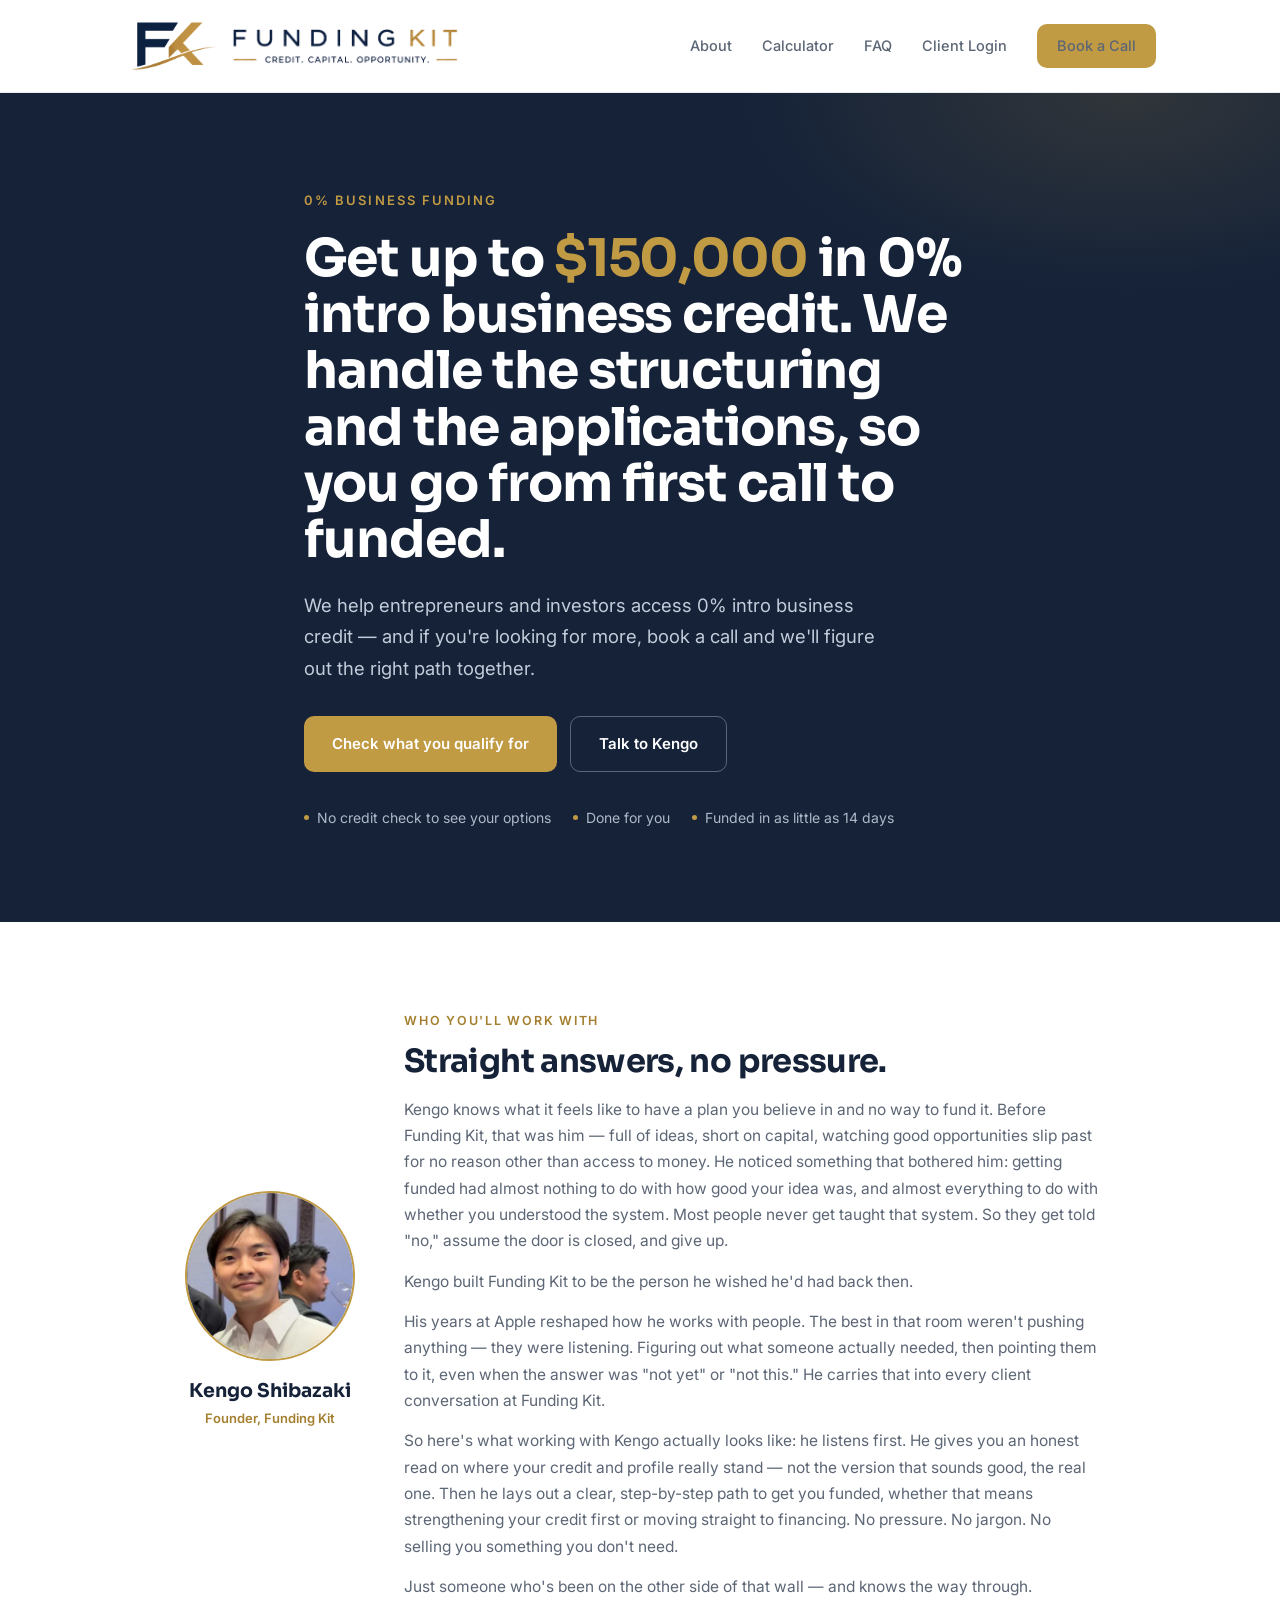
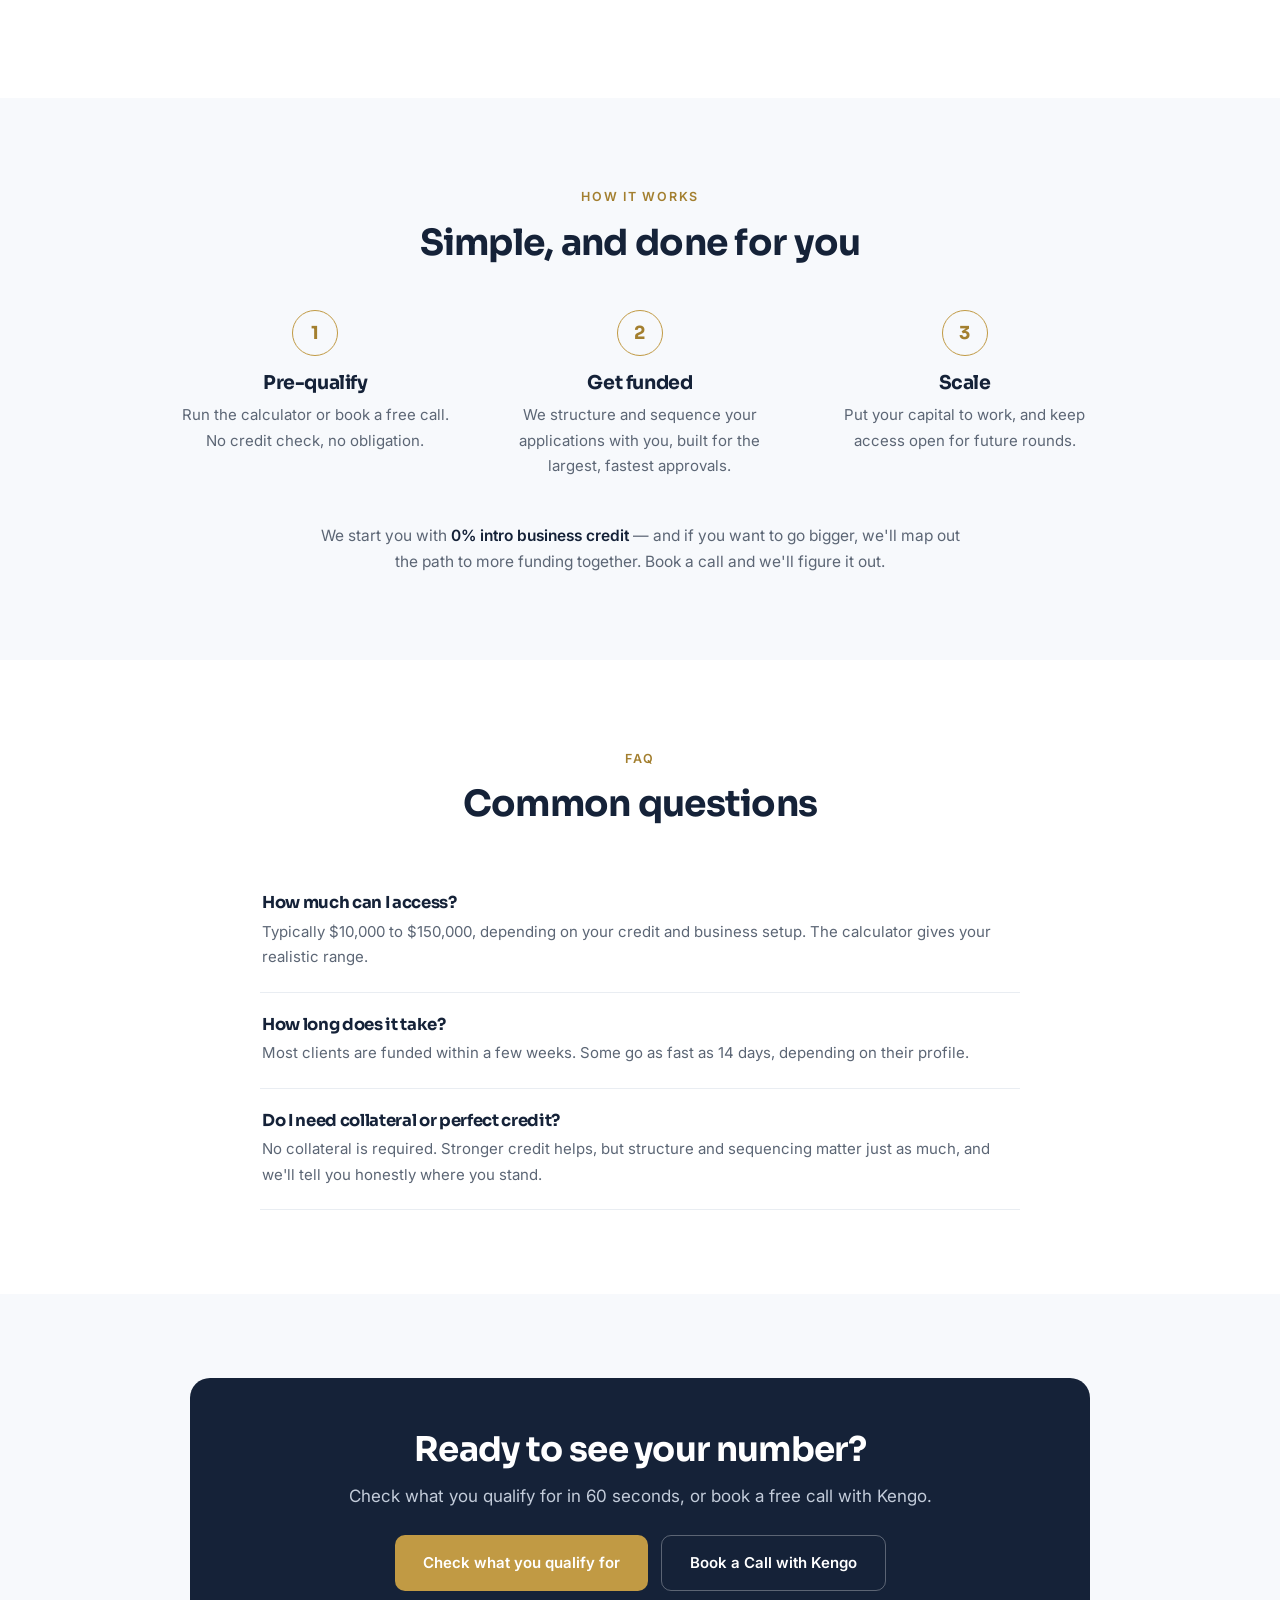
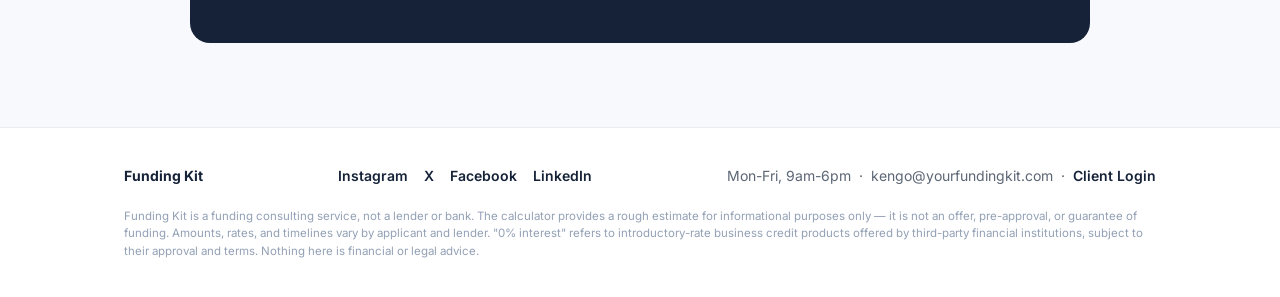
==== index.html @ f4b028a0 "Point booking links at Kengo's Calendly All five 'Book a Call' links moved from calendly.com/ian-you" ====
<!DOCTYPE html>
<html lang="en">
<head>
<meta charset="UTF-8" />
<meta name="viewport" content="width=device-width, initial-scale=1.0" />
<title>Funding Kit — 0% Business Funding, Done For You</title>
<meta name="description" content="Funding Kit helps entrepreneurs and real estate investors secure up to $150,000 in 0% business funding." />
<meta property="og:type" content="website" />
<meta property="og:url" content="https://yourfundingkit.com/" />
<meta property="og:title" content="Funding Kit — Up to $150,000 in 0% Business Funding" />
<meta property="og:description" content="We help entrepreneurs and real estate investors secure 0% business funding — approved in as little as 14 days. Done for you." />
<meta property="og:image" content="https://yourfundingkit.com/og.png" />
<meta property="og:image:width" content="1200" />
<meta property="og:image:height" content="630" />
<meta name="twitter:card" content="summary_large_image" />
<meta name="twitter:title" content="Funding Kit — Up to $150,000 in 0% Business Funding" />
<meta name="twitter:description" content="0% business funding, done for you. Approved in as little as 14 days." />
<meta name="twitter:image" content="https://yourfundingkit.com/og.png" />
<link rel="preconnect" href="https://fonts.googleapis.com">
<link rel="preconnect" href="https://fonts.gstatic.com" crossorigin>
<link href="https://fonts.googleapis.com/css2?family=Inter:wght@400;500;600&family=Sora:wght@600;700&display=swap" rel="stylesheet">
<style>
  :root{
    --bg:#ffffff; --ink:#141b26; --soft:#5c6675; --line:#e9edf2; --panel:#f7f9fc;
    --navy:#152238; --navy2:#1e2f4d; --gold:#c19a44; --gold-d:#a37f2f;
    --sans:'Inter',system-ui,-apple-system,Segoe UI,Roboto,Arial,sans-serif;
    --disp:'Sora','Inter',system-ui,sans-serif;
    --maxw:1080px;
    --sh:0 12px 34px rgba(20,27,38,.08);
  }
  *{box-sizing:border-box;margin:0;padding:0}
  html{scroll-behavior:smooth}
  body{background:var(--bg);color:var(--ink);font-family:var(--sans);font-size:16px;line-height:1.7;-webkit-font-smoothing:antialiased}
  a{text-decoration:none;color:inherit}
  h1,h2,h3{font-family:var(--disp);font-weight:700;letter-spacing:-.02em;color:var(--navy);line-height:1.18}
  .wrap{max-width:var(--maxw);margin:0 auto;padding:0 24px}
  .btn{display:inline-flex;align-items:center;justify-content:center;font-family:var(--sans);font-weight:600;border-radius:10px;padding:14px 28px;font-size:15px;cursor:pointer;border:none;transition:transform .18s,background .18s}
  .btn-gold{background:var(--gold);color:#fff}
  .btn-gold:hover{transform:translateY(-2px);background:var(--gold-d)}
  .btn-navy{background:var(--navy);color:#fff}
  .btn-navy:hover{transform:translatey(-2px);background:#1d2e4d}
  .btn-line{background:transparent;color:var(--navy);border:1px solid #d5dae2}
  .btn-line:hover{border-color:var(--navy)}

  header{position:sticky;top:0;z-index:50;background:rgba(255,255,255,.9);backdrop-filter:blur(12px);border-bottom:1px solid var(--line)}
  .nav{display:flex;align-items:center;justify-content:space-between;height:92px}
  .brand{display:flex;align-items:center;gap:13px}
  .brand-mark{height:50px;width:auto;display:block}
  .brand-text{height:40px;width:auto;display:block}
  @media(max-width:820px){.brand-mark{height:40px}.brand-text{height:32px}}
  .nav-links{display:flex;gap:30px;align-items:center}
  .nav-links a{color:var(--soft);font-weight:500;font-size:14.5px}
  .nav-links a:hover{color:var(--ink)}
  .nav-toggle{display:none;background:none;border:none;color:var(--navy);cursor:pointer;padding:6px;line-height:0}
  @media(max-width:820px){
    .nav-toggle{display:inline-flex}
    .nav-links{position:absolute;top:100%;left:0;right:0;background:#fff;border-bottom:1px solid var(--line);flex-direction:column;align-items:stretch;gap:0;padding:6px 0;box-shadow:0 14px 28px rgba(20,27,38,.1);display:none}
    .nav-links.open{display:flex}
    .nav-links a{padding:13px 24px;font-size:16px;color:var(--ink)}
    .nav-links a.btn{margin:10px 24px;text-align:center;justify-content:center}
  }

  .hero{background:var(--navy);color:#fff;padding:96px 0 92px;position:relative;overflow:hidden}
  .hero:before{content:"";position:absolute;inset:0;background:radial-gradient(620px 320px at 88% 0%,rgba(193,154,68,.16),transparent 62%)}
  .hero .in{position:relative;max-width:720px}
  .hero .kick{color:var(--gold);font-size:13px;font-weight:600;letter-spacing:.16em;text-transform:uppercase;margin-bottom:20px}
  .hero h1{font-size:clamp(34px,5vw,52px);color:#fff;line-height:1.08}
  .hero h1 span{color:var(--gold)}
  .hero p{color:#c3ccda;font-size:18.5px;margin:22px 0 32px;max-width:580px}
  .hero .cta{display:flex;gap:13px;flex-wrap:wrap}
  .hero .trust{margin-top:34px;color:#aeb8c8;font-size:14px;display:flex;gap:22px;flex-wrap:wrap}
  .hero .trust span{display:flex;gap:8px;align-items:center}
  .hero .trust span:before{content:"";width:5px;height:5px;border-radius:50%;background:var(--gold)}

  section{padding:84px 0}
  .lead{max-width:640px;margin:0 auto 46px;text-align:center}
  .lead .k{color:var(--gold-d);font-weight:600;letter-spacing:.14em;font-size:12.5px;text-transform:uppercase}
  .lead h2{font-size:clamp(26px,3.4vw,36px);margin-top:12px}
  .lead p{color:var(--soft);margin-top:12px;font-size:17px}

  /* Founder */
  .founder{display:flex;flex-wrap:wrap;gap:44px;align-items:center;max-width:920px;margin:0 auto}
  .founder .photo{flex:0 0 180px;text-align:center;margin:0 auto}
  .founder .av{width:170px;height:170px;border-radius:50%;margin:0 auto 14px;background:var(--navy);color:var(--gold);display:flex;align-items:center;justify-content:center;overflow:hidden;font-family:var(--disp);font-weight:700;font-size:48px;border:2px solid var(--gold)}
  .founder .av img{width:100%;height:100%;object-fit:cover;object-position:center center;display:block}
  .founder .nm{font-family:var(--disp);font-weight:700;color:var(--navy);font-size:19px}
  .founder .rl{color:var(--gold-d);font-size:13px;font-weight:600}
  .founder .bio{flex:1;min-width:300px}
  .founder .bio .k{color:var(--gold-d);font-weight:600;letter-spacing:.14em;font-size:12.5px;text-transform:uppercase}
  .founder .bio h2{font-size:clamp(24px,3vw,32px);margin:10px 0 16px}
  .founder .bio p{color:var(--soft);font-size:15.5px;margin-bottom:14px}
  .founder .quote{color:var(--navy);font-size:16px;font-style:italic;border-left:3px solid var(--gold);padding-left:16px}

  /* Steps */
  .steps{display:grid;grid-template-columns:repeat(3,1fr);gap:34px;max-width:940px;margin:0 auto}
  @media(max-width:820px){.steps{grid-template-columns:1fr;gap:26px}}
  .step{text-align:center}
  .step .b{width:46px;height:46px;border-radius:50%;border:1.5px solid var(--gold);color:var(--gold-d);display:grid;place-items:center;font-family:var(--disp);font-weight:700;font-size:18px;margin:0 auto 16px}
  .step h3{font-size:19px;margin-bottom:8px}
  .step p{color:var(--soft);font-size:15px}
  .secure{text-align:center;color:var(--soft);font-size:15.5px;max-width:640px;margin:44px auto 0}
  .secure b{color:var(--navy);font-weight:600}

  .calc-sec{background:var(--panel)}

  /* FAQ */
  .faq{max-width:760px;margin:0 auto}
  .q{border-bottom:1px solid var(--line);padding:22px 2px}
  .q h3{font-size:16.5px;margin-bottom:6px}
  .q p{color:var(--soft);font-size:15px}

  .cta-band{background:var(--navy);border-radius:20px;padding:52px 34px;text-align:center;color:#fff;max-width:900px;margin:0 auto}
  .cta-band h2{color:#fff;font-size:clamp(25px,3.2vw,34px)}
  .cta-band p{color:#c3ccda;margin:12px 0 24px;font-size:17px}
  .cta-band .row{display:flex;gap:13px;justify-content:center;flex-wrap:wrap}

  footer{border-top:1px solid var(--line);padding:36px 0;color:var(--soft)}
  .foot{display:flex;justify-content:space-between;gap:14px;flex-wrap:wrap;font-size:14px;align-items:center}
  .foot a{color:var(--navy);font-weight:600}
  .social{display:flex;gap:16px;flex-wrap:wrap;align-items:center}
  .disc{max-width:var(--maxw);margin:20px auto 0;padding:0 24px;color:#93a0b5;font-size:11.5px;line-height:1.55}
</style>
</head>
<body>
<header id="top"><div class="wrap nav">
  <a href="index.html" class="brand" aria-label="Funding Kit — home" style="cursor:pointer">
    <img src="logo-mark.png" alt="Funding Kit" class="brand-mark"><img src="logo-text.png" alt="Funding Kit — Credit. Capital. Opportunity." class="brand-text">
  </a>
  <nav class="nav-links" onclick="this.classList.remove('open')">
    <a href="#about">About</a><a href="calculator">Calculator</a><a href="#faq">FAQ</a>
    <a href="https://yourfundingkit.scorexer.com" target="_blank" rel="noopener">Client Login</a>
    <a href="https://calendly.com/kengo-yourfundingkit/30min" target="_blank" rel="noopener" class="btn btn-gold" style="padding:10px 20px">Book a Call</a>
  </nav>
  <button class="nav-toggle" aria-label="Open menu" onclick="this.closest('.nav').querySelector('.nav-links').classList.toggle('open')"><svg width="26" height="26" viewBox="0 0 24 24" fill="none" stroke="currentColor" stroke-width="2" stroke-linecap="round" aria-hidden="true"><path d="M3 6h18M3 12h18M3 18h18"/></svg></button>
</div></header>

<section class="hero"><div class="wrap in">
  <div class="kick">0% Business Funding</div>
  <h1>Get up to <span>$150,000</span> in 0% intro business credit. We handle the structuring and the applications, so you go from first call to funded.</h1>
  <p>We help entrepreneurs and investors access 0% intro business credit — and if you're looking for more, book a call and we'll figure out the right path together.</p>
  <div class="cta">
    <a href="calculator" class="btn btn-gold">Check what you qualify for</a>
    <a href="https://calendly.com/kengo-yourfundingkit/30min" target="_blank" rel="noopener" class="btn btn-line" style="color:#fff;border-color:rgba(255,255,255,.3)">Talk to Kengo</a>
  </div>
  <div class="trust">
    <span>No credit check to see your options</span><span>Done for you</span><span>Funded in as little as 14 days</span>
  </div>
</div></section>

<section id="about"><div class="wrap">
  <div class="founder">
    <div class="photo">
      <div class="av"><img src="kengo.jpg" alt="Kengo" onerror="this.style.display='none';this.parentNode.textContent='K'"></div>
      <div class="nm">Kengo Shibazaki</div>
      <div class="rl">Founder, Funding Kit</div>
    </div>
    <div class="bio">
      <span class="k">Who You'll Work With</span>
      <h2>Straight answers, no pressure.</h2>
      <p>Kengo knows what it feels like to have a plan you believe in and no way to fund it. Before Funding Kit, that was him — full of ideas, short on capital, watching good opportunities slip past for no reason other than access to money. He noticed something that bothered him: getting funded had almost nothing to do with how good your idea was, and almost everything to do with whether you understood the system. Most people never get taught that system. So they get told "no," assume the door is closed, and give up.</p>
      <p>Kengo built Funding Kit to be the person he wished he'd had back then.</p>
      <p>His years at Apple reshaped how he works with people. The best in that room weren't pushing anything — they were listening. Figuring out what someone actually needed, then pointing them to it, even when the answer was "not yet" or "not this." He carries that into every client conversation at Funding Kit.</p>
      <p>So here's what working with Kengo actually looks like: he listens first. He gives you an honest read on where your credit and profile really stand — not the version that sounds good, the real one. Then he lays out a clear, step-by-step path to get you funded, whether that means strengthening your credit first or moving straight to financing. No pressure. No jargon. No selling you something you don't need.</p>
      <p>Just someone who's been on the other side of that wall — and knows the way through.</p>
    </div>
  </div>
</div></section>

<section id="how" class="calc-sec"><div class="wrap">
  <div class="lead"><span class="k">How It Works</span><h2>Simple, and done for you</h2></div>
  <div class="steps">
    <div class="step"><div class="b">1</div><h3>Pre-qualify</h3><p>Run the calculator or book a free call. No credit check, no obligation.</p></div>
    <div class="step"><div class="b">2</div><h3>Get funded</h3><p>We structure and sequence your applications with you, built for the largest, fastest approvals.</p></div>
    <div class="step"><div class="b">3</div><h3>Scale</h3><p>Put your capital to work, and keep access open for future rounds.</p></div>
  </div>
  <p class="secure">We start you with <b>0% intro business credit</b> — and if you want to go bigger, we'll map out the path to more funding together. Book a call and we'll figure it out.</p>
</div></section>

<section id="faq"><div class="wrap">
  <div class="lead"><span class="k">FAQ</span><h2>Common questions</h2></div>
  <div class="faq">
    <div class="q"><h3>How much can I access?</h3><p>Typically $10,000 to $150,000, depending on your credit and business setup. The calculator gives your realistic range.</p></div>
    <div class="q"><h3>How long does it take?</h3><p>Most clients are funded within a few weeks. Some go as fast as 14 days, depending on their profile.</p></div>
    <div class="q"><h3>Do I need collateral or perfect credit?</h3><p>No collateral is required. Stronger credit helps, but structure and sequencing matter just as much, and we'll tell you honestly where you stand.</p></div>
  </div>
</div></section>

<section id="apply" class="calc-sec"><div class="wrap"><div class="cta-band">
  <h2>Ready to see your number?</h2>
  <p>Check what you qualify for in 60 seconds, or book a free call with Kengo.</p>
  <div class="row">
    <a href="calculator" class="btn btn-gold">Check what you qualify for</a>
    <a href="https://calendly.com/kengo-yourfundingkit/30min" target="_blank" rel="noopener" class="btn btn-line" style="color:#fff;border-color:rgba(255,255,255,.3)">Book a Call with Kengo</a>
  </div>
</div></div></section>

<footer><div class="wrap foot">
  <div><strong style="color:var(--navy)">Funding Kit</strong></div>
  <div class="social"><a href="https://www.instagram.com/kengo_shibz" target="_blank" rel="noopener">Instagram</a><a href="https://x.com/kengo_shibz" target="_blank" rel="noopener">X</a><a href="https://www.facebook.com/1191212280751117" target="_blank" rel="noopener">Facebook</a><a href="https://www.linkedin.com/in/kengoshibazaki" target="_blank" rel="noopener">LinkedIn</a></div>
  <div>Mon-Fri, 9am-6pm &nbsp;·&nbsp; kengo@yourfundingkit.com &nbsp;·&nbsp; <a href="https://yourfundingkit.scorexer.com" target="_blank" rel="noopener">Client Login</a></div>
</div>
<div class="disc">Funding Kit is a funding consulting service, not a lender or bank. The calculator provides a rough estimate for informational purposes only — it is not an offer, pre-approval, or guarantee of funding. Amounts, rates, and timelines vary by applicant and lender. "0% interest" refers to introductory-rate business credit products offered by third-party financial institutions, subject to their approval and terms. Nothing here is financial or legal advice.</div>
</footer>
</body>
</html>
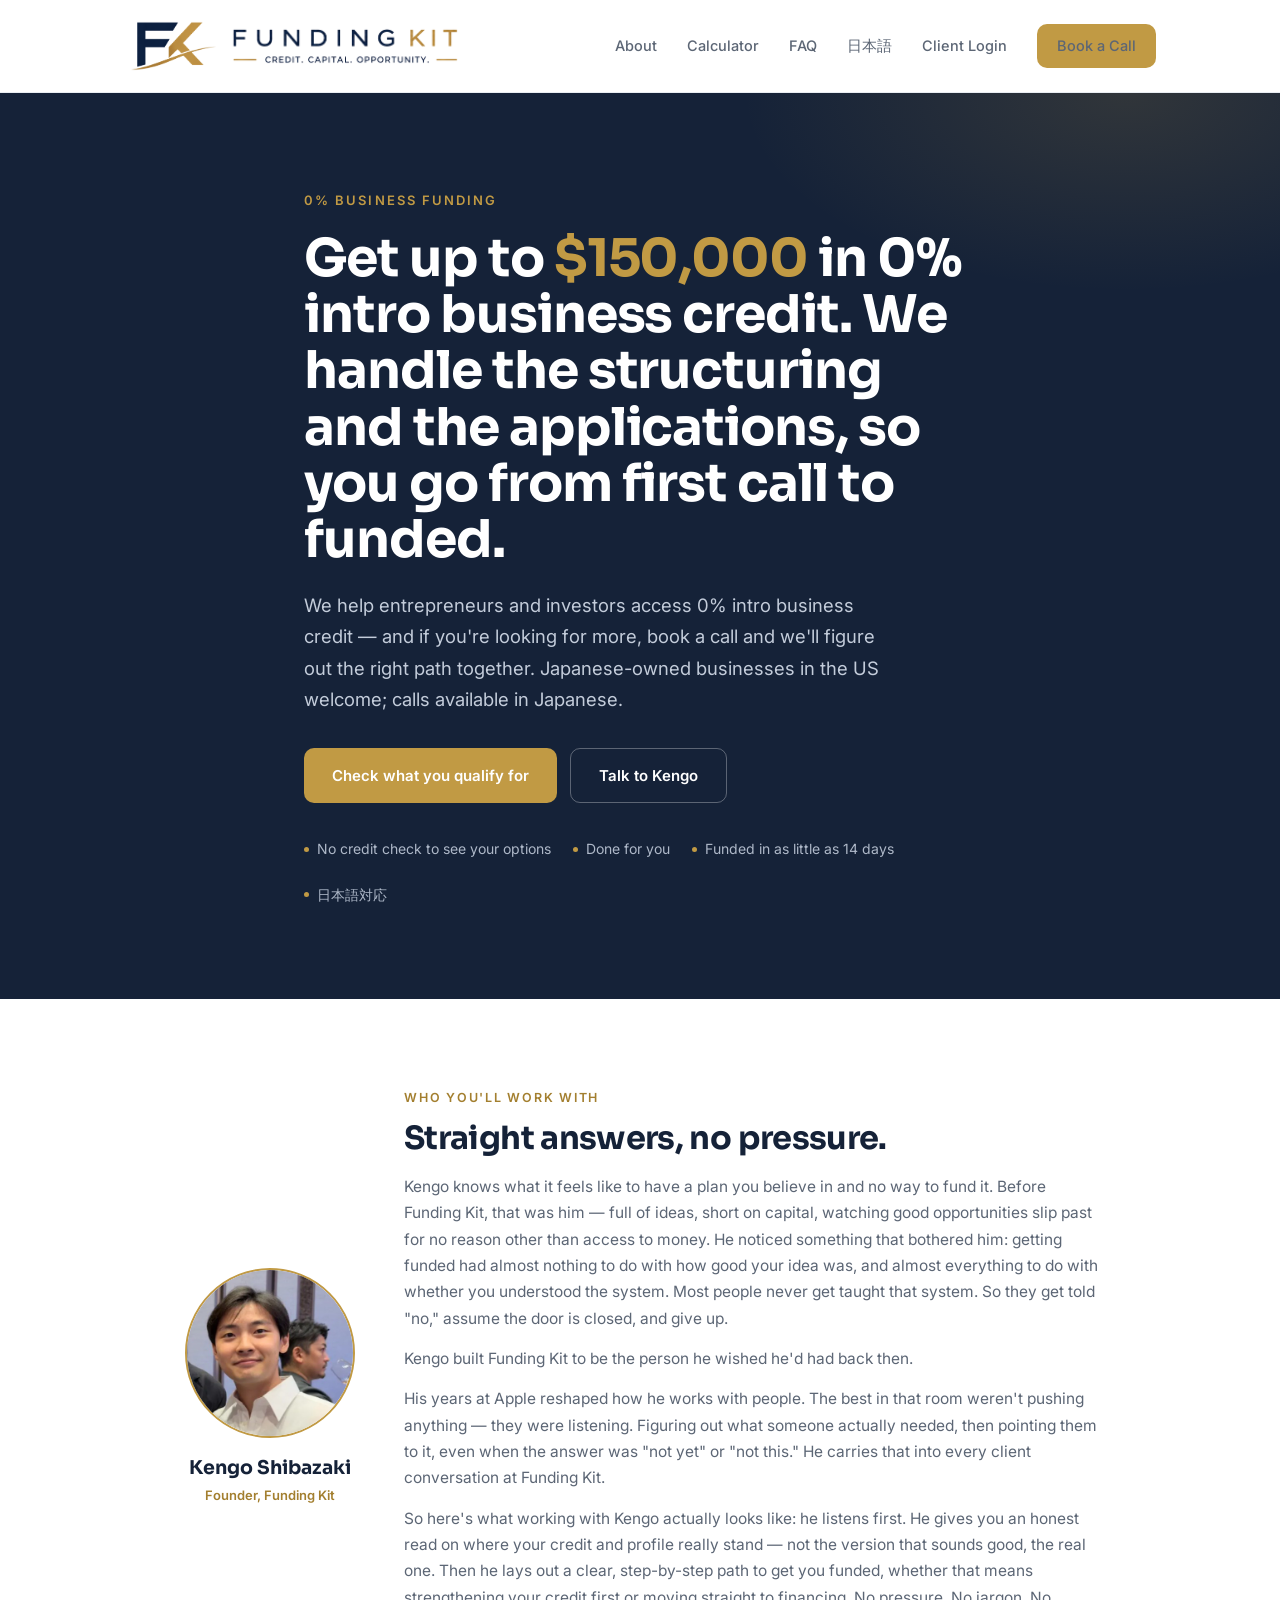
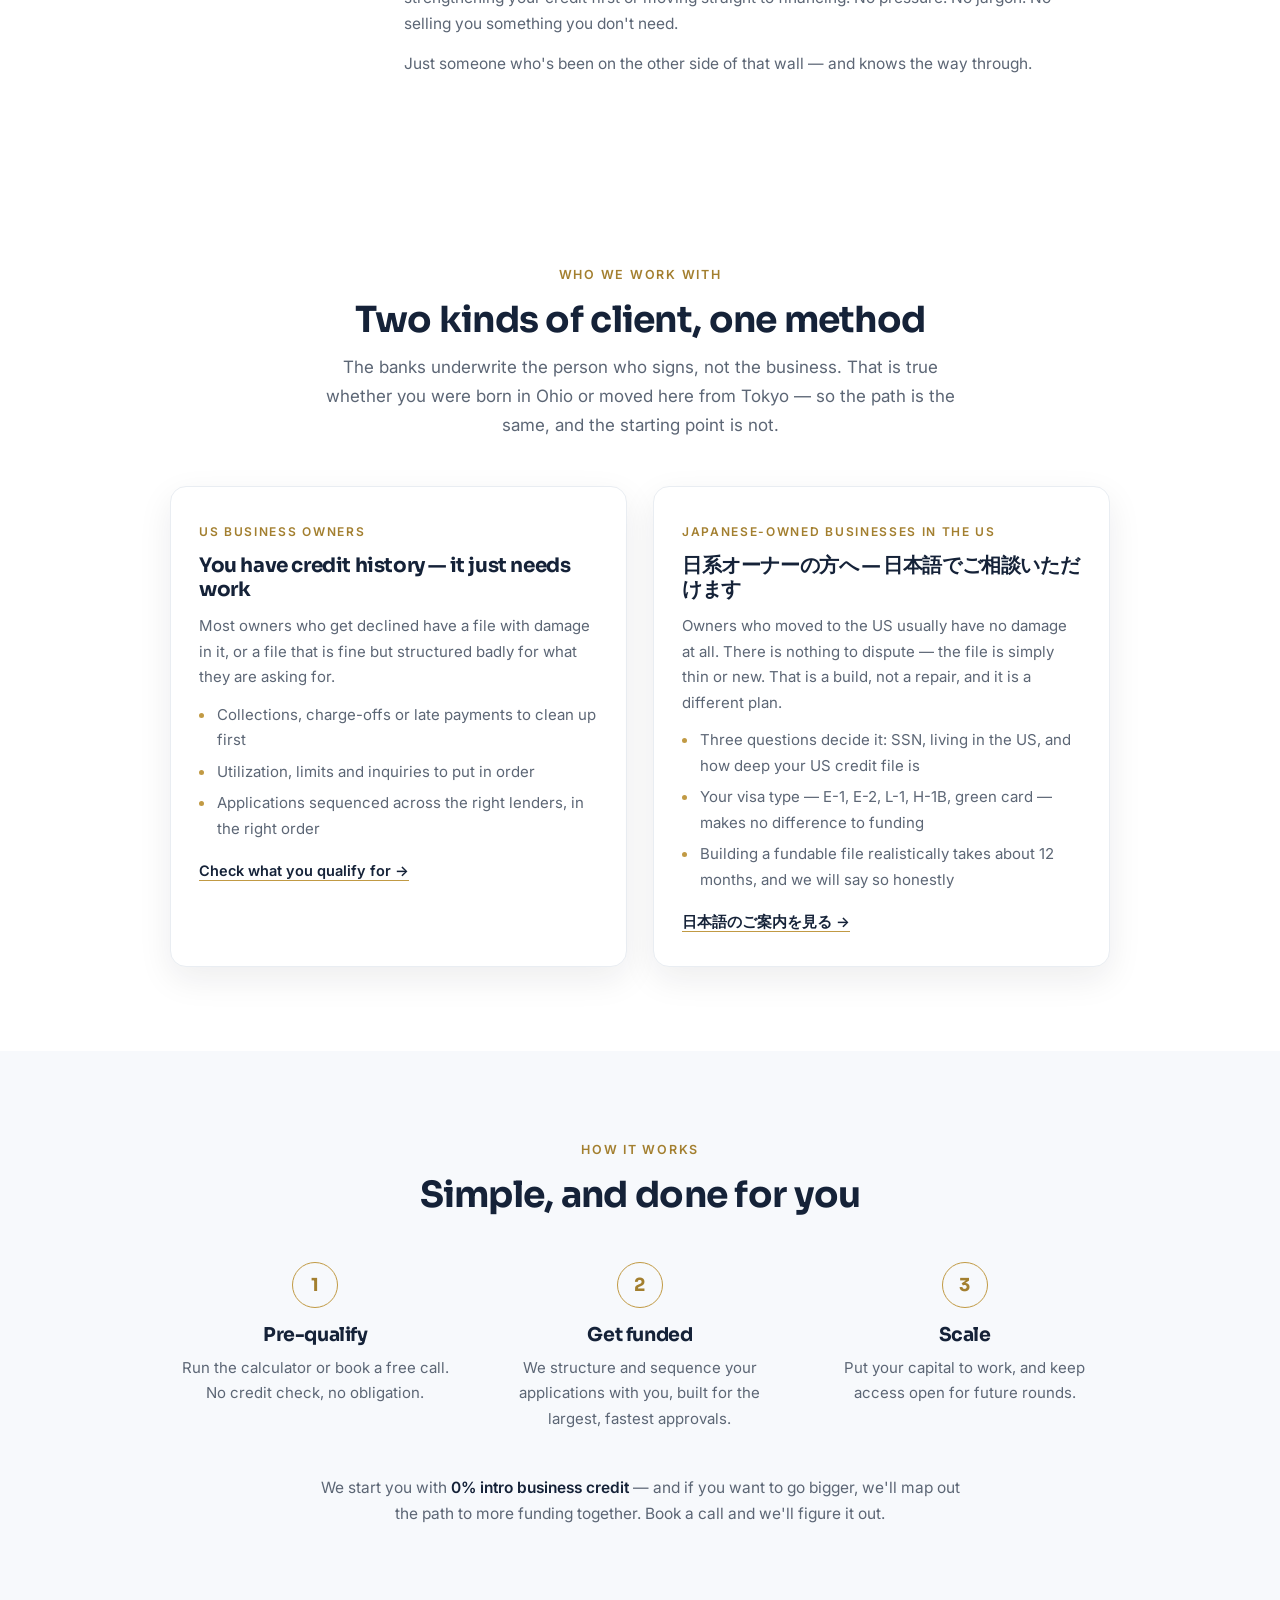
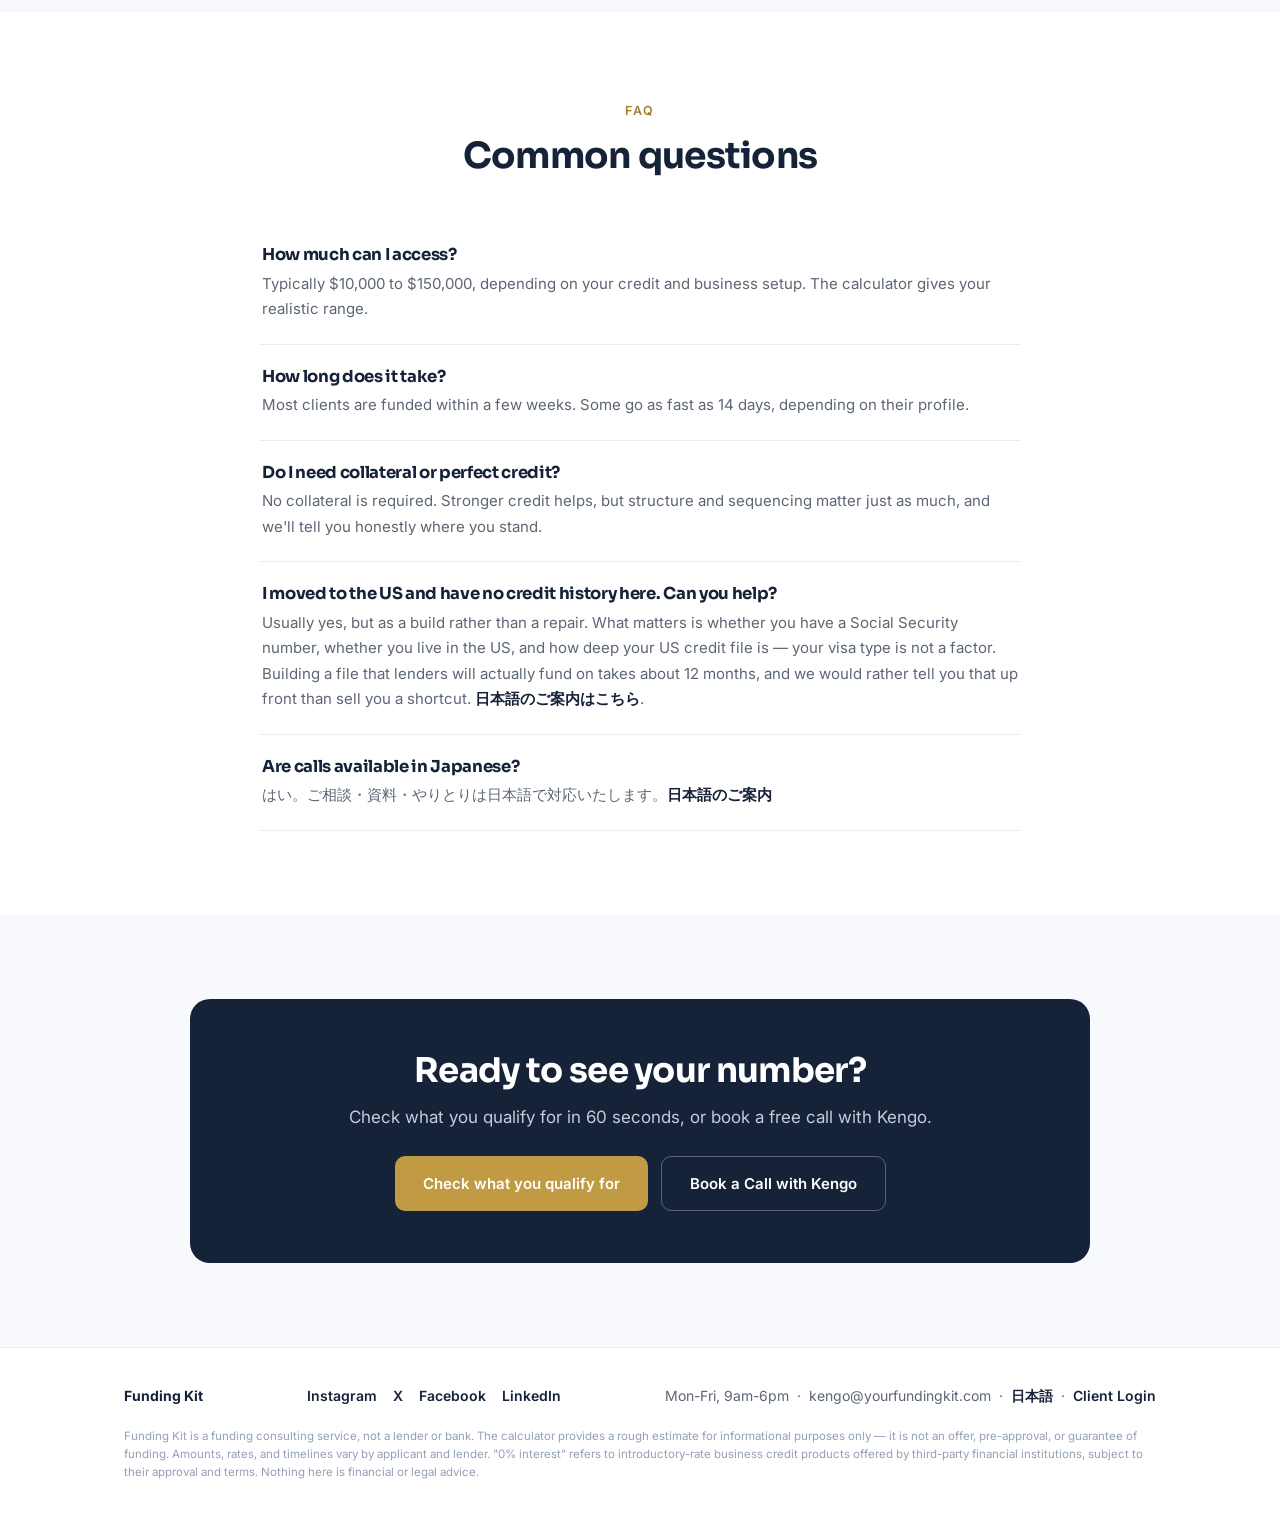
==== commit 0b683acb: "Add US + Japan dual-market positioning - index.html: new "Who We Work With" section splitting US own" ====
--- a/index.html
+++ b/index.html
@@ -4,18 +4,20 @@
 <meta charset="UTF-8" />
 <meta name="viewport" content="width=device-width, initial-scale=1.0" />
 <title>Funding Kit — 0% Business Funding, Done For You</title>
-<meta name="description" content="Funding Kit helps entrepreneurs and real estate investors secure up to $150,000 in 0% business funding." />
+<meta name="description" content="Funding Kit helps US business owners — including Japanese-owned businesses in the US — qualify for up to $150,000 in 0% intro business credit. Japanese-language support available." />
 <meta property="og:type" content="website" />
 <meta property="og:url" content="https://yourfundingkit.com/" />
 <meta property="og:title" content="Funding Kit — Up to $150,000 in 0% Business Funding" />
-<meta property="og:description" content="We help entrepreneurs and real estate investors secure 0% business funding — approved in as little as 14 days. Done for you." />
+<meta property="og:description" content="We help US business owners — including Japanese-owned businesses in the US — qualify for 0% intro business credit. Done for you. 日本語対応." />
 <meta property="og:image" content="https://yourfundingkit.com/og.png" />
 <meta property="og:image:width" content="1200" />
 <meta property="og:image:height" content="630" />
 <meta name="twitter:card" content="summary_large_image" />
 <meta name="twitter:title" content="Funding Kit — Up to $150,000 in 0% Business Funding" />
-<meta name="twitter:description" content="0% business funding, done for you. Approved in as little as 14 days." />
+<meta name="twitter:description" content="0% intro business credit, done for you. US and Japanese-owned businesses in the US. 日本語対応." />
 <meta name="twitter:image" content="https://yourfundingkit.com/og.png" />
+<link rel="alternate" hreflang="ja" href="https://yourfundingkit.com/japan" />
+<link rel="alternate" hreflang="en" href="https://yourfundingkit.com/" />
 <link rel="preconnect" href="https://fonts.googleapis.com">
 <link rel="preconnect" href="https://fonts.gstatic.com" crossorigin>
 <link href="https://fonts.googleapis.com/css2?family=Inter:wght@400;500;600&family=Sora:wght@600;700&display=swap" rel="stylesheet">
@@ -103,6 +105,18 @@
 
   .calc-sec{background:var(--panel)}
 
+  /* Two lanes */
+  .lanes{display:grid;grid-template-columns:1fr 1fr;gap:26px;max-width:940px;margin:0 auto}
+  @media(max-width:820px){.lanes{grid-template-columns:1fr}}
+  .lane{border:1px solid var(--line);border-radius:16px;padding:30px 28px;background:#fff;box-shadow:var(--sh)}
+  .lane .k{color:var(--gold-d);font-weight:600;letter-spacing:.14em;font-size:12px;text-transform:uppercase}
+  .lane h3{font-size:20px;margin:10px 0 12px}
+  .lane p{color:var(--soft);font-size:15px;margin-bottom:12px}
+  .lane ul{list-style:none;color:var(--soft);font-size:15px;margin-bottom:16px}
+  .lane li{padding-left:18px;position:relative;margin-bottom:6px}
+  .lane li:before{content:"";position:absolute;left:0;top:11px;width:5px;height:5px;border-radius:50%;background:var(--gold)}
+  .lane a.more{color:var(--navy);font-weight:600;font-size:14.5px;border-bottom:1.5px solid var(--gold);padding-bottom:1px}
+
   /* FAQ */
   .faq{max-width:760px;margin:0 auto}
   .q{border-bottom:1px solid var(--line);padding:22px 2px}
@@ -127,7 +141,7 @@
     <img src="logo-mark.png" alt="Funding Kit" class="brand-mark"><img src="logo-text.png" alt="Funding Kit — Credit. Capital. Opportunity." class="brand-text">
   </a>
   <nav class="nav-links" onclick="this.classList.remove('open')">
-    <a href="#about">About</a><a href="calculator">Calculator</a><a href="#faq">FAQ</a>
+    <a href="#about">About</a><a href="calculator">Calculator</a><a href="#faq">FAQ</a><a href="japan" lang="ja">日本語</a>
     <a href="https://yourfundingkit.scorexer.com" target="_blank" rel="noopener">Client Login</a>
     <a href="https://calendly.com/kengo-yourfundingkit/30min" target="_blank" rel="noopener" class="btn btn-gold" style="padding:10px 20px">Book a Call</a>
   </nav>
@@ -137,13 +151,13 @@
 <section class="hero"><div class="wrap in">
   <div class="kick">0% Business Funding</div>
   <h1>Get up to <span>$150,000</span> in 0% intro business credit. We handle the structuring and the applications, so you go from first call to funded.</h1>
-  <p>We help entrepreneurs and investors access 0% intro business credit — and if you're looking for more, book a call and we'll figure out the right path together.</p>
+  <p>We help entrepreneurs and investors access 0% intro business credit — and if you're looking for more, book a call and we'll figure out the right path together. Japanese-owned businesses in the US welcome; calls available in Japanese.</p>
   <div class="cta">
     <a href="calculator" class="btn btn-gold">Check what you qualify for</a>
     <a href="https://calendly.com/kengo-yourfundingkit/30min" target="_blank" rel="noopener" class="btn btn-line" style="color:#fff;border-color:rgba(255,255,255,.3)">Talk to Kengo</a>
   </div>
   <div class="trust">
-    <span>No credit check to see your options</span><span>Done for you</span><span>Funded in as little as 14 days</span>
+    <span>No credit check to see your options</span><span>Done for you</span><span>Funded in as little as 14 days</span><span lang="ja">日本語対応</span>
   </div>
 </div></section>
 
@@ -166,6 +180,35 @@
   </div>
 </div></section>
 
+<section id="who"><div class="wrap">
+  <div class="lead"><span class="k">Who We Work With</span><h2>Two kinds of client, one method</h2>
+    <p>The banks underwrite the person who signs, not the business. That is true whether you were born in Ohio or moved here from Tokyo &mdash; so the path is the same, and the starting point is not.</p></div>
+  <div class="lanes">
+    <div class="lane">
+      <span class="k">US business owners</span>
+      <h3>You have credit history &mdash; it just needs work</h3>
+      <p>Most owners who get declined have a file with damage in it, or a file that is fine but structured badly for what they are asking for.</p>
+      <ul>
+        <li>Collections, charge-offs or late payments to clean up first</li>
+        <li>Utilization, limits and inquiries to put in order</li>
+        <li>Applications sequenced across the right lenders, in the right order</li>
+      </ul>
+      <a class="more" href="calculator">Check what you qualify for &rarr;</a>
+    </div>
+    <div class="lane">
+      <span class="k">Japanese-owned businesses in the US</span>
+      <h3 lang="ja">日系オーナーの方へ &mdash; 日本語でご相談いただけます</h3>
+      <p>Owners who moved to the US usually have no damage at all. There is nothing to dispute &mdash; the file is simply thin or new. That is a build, not a repair, and it is a different plan.</p>
+      <ul>
+        <li>Three questions decide it: SSN, living in the US, and how deep your US credit file is</li>
+        <li>Your visa type &mdash; E-1, E-2, L-1, H-1B, green card &mdash; makes no difference to funding</li>
+        <li>Building a fundable file realistically takes about 12 months, and we will say so honestly</li>
+      </ul>
+      <a class="more" href="japan" lang="ja">日本語のご案内を見る &rarr;</a>
+    </div>
+  </div>
+</div></section>
+
 <section id="how" class="calc-sec"><div class="wrap">
   <div class="lead"><span class="k">How It Works</span><h2>Simple, and done for you</h2></div>
   <div class="steps">
@@ -182,6 +225,8 @@
     <div class="q"><h3>How much can I access?</h3><p>Typically $10,000 to $150,000, depending on your credit and business setup. The calculator gives your realistic range.</p></div>
     <div class="q"><h3>How long does it take?</h3><p>Most clients are funded within a few weeks. Some go as fast as 14 days, depending on their profile.</p></div>
     <div class="q"><h3>Do I need collateral or perfect credit?</h3><p>No collateral is required. Stronger credit helps, but structure and sequencing matter just as much, and we'll tell you honestly where you stand.</p></div>
+    <div class="q"><h3>I moved to the US and have no credit history here. Can you help?</h3><p>Usually yes, but as a build rather than a repair. What matters is whether you have a Social Security number, whether you live in the US, and how deep your US credit file is &mdash; your visa type is not a factor. Building a file that lenders will actually fund on takes about 12 months, and we would rather tell you that up front than sell you a shortcut. <a href="japan" lang="ja" style="color:var(--navy);font-weight:600">日本語のご案内はこちら</a>.</p></div>
+    <div class="q"><h3>Are calls available in Japanese?</h3><p lang="ja">はい。ご相談・資料・やりとりは日本語で対応いたします。<a href="japan" style="color:var(--navy);font-weight:600">日本語のご案内</a></p></div>
   </div>
 </div></section>
 
@@ -197,7 +242,7 @@
 <footer><div class="wrap foot">
   <div><strong style="color:var(--navy)">Funding Kit</strong></div>
   <div class="social"><a href="https://www.instagram.com/kengo_shibz" target="_blank" rel="noopener">Instagram</a><a href="https://x.com/kengo_shibz" target="_blank" rel="noopener">X</a><a href="https://www.facebook.com/1191212280751117" target="_blank" rel="noopener">Facebook</a><a href="https://www.linkedin.com/in/kengoshibazaki" target="_blank" rel="noopener">LinkedIn</a></div>
-  <div>Mon-Fri, 9am-6pm &nbsp;·&nbsp; kengo@yourfundingkit.com &nbsp;·&nbsp; <a href="https://yourfundingkit.scorexer.com" target="_blank" rel="noopener">Client Login</a></div>
+  <div>Mon-Fri, 9am-6pm &nbsp;·&nbsp; kengo@yourfundingkit.com &nbsp;·&nbsp; <a href="japan" lang="ja">日本語</a> &nbsp;·&nbsp; <a href="https://yourfundingkit.scorexer.com" target="_blank" rel="noopener">Client Login</a></div>
 </div>
 <div class="disc">Funding Kit is a funding consulting service, not a lender or bank. The calculator provides a rough estimate for informational purposes only — it is not an offer, pre-approval, or guarantee of funding. Amounts, rates, and timelines vary by applicant and lender. "0% interest" refers to introductory-rate business credit products offered by third-party financial institutions, subject to their approval and terms. Nothing here is financial or legal advice.</div>
 </footer>
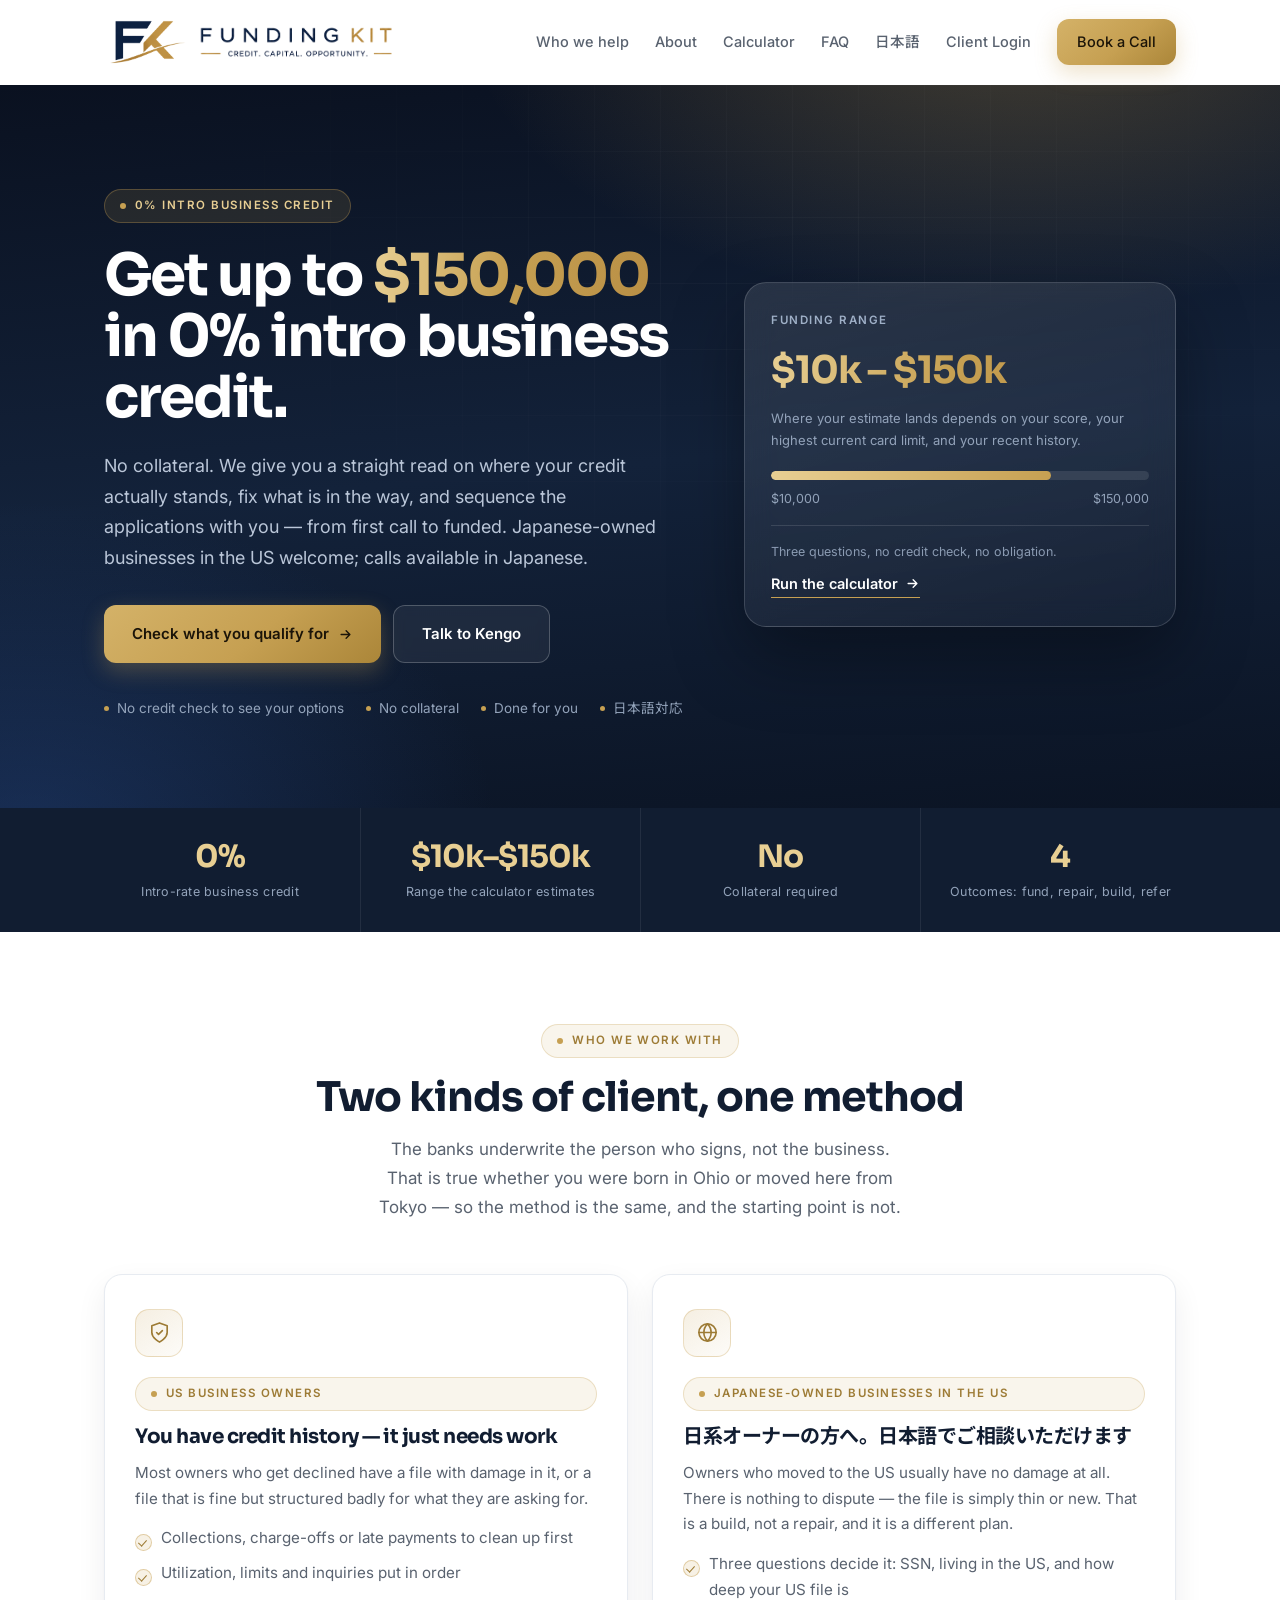
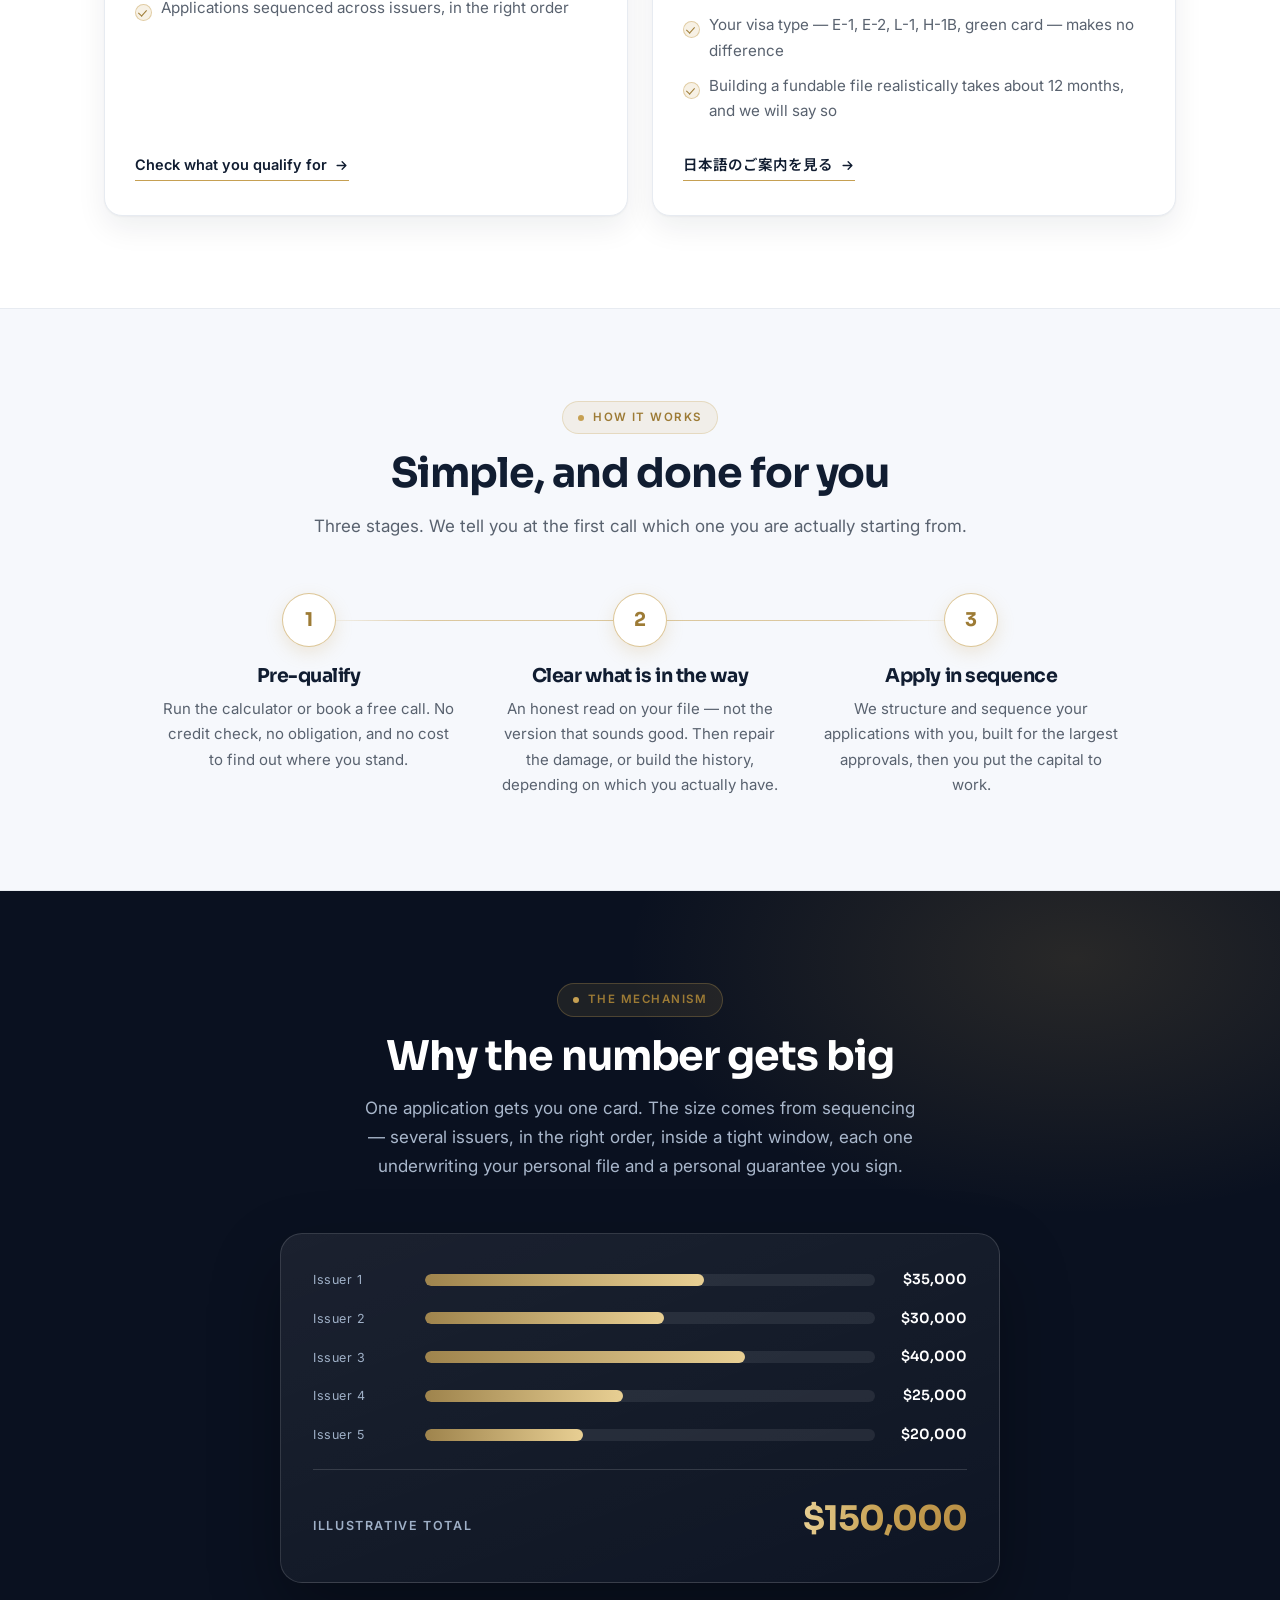
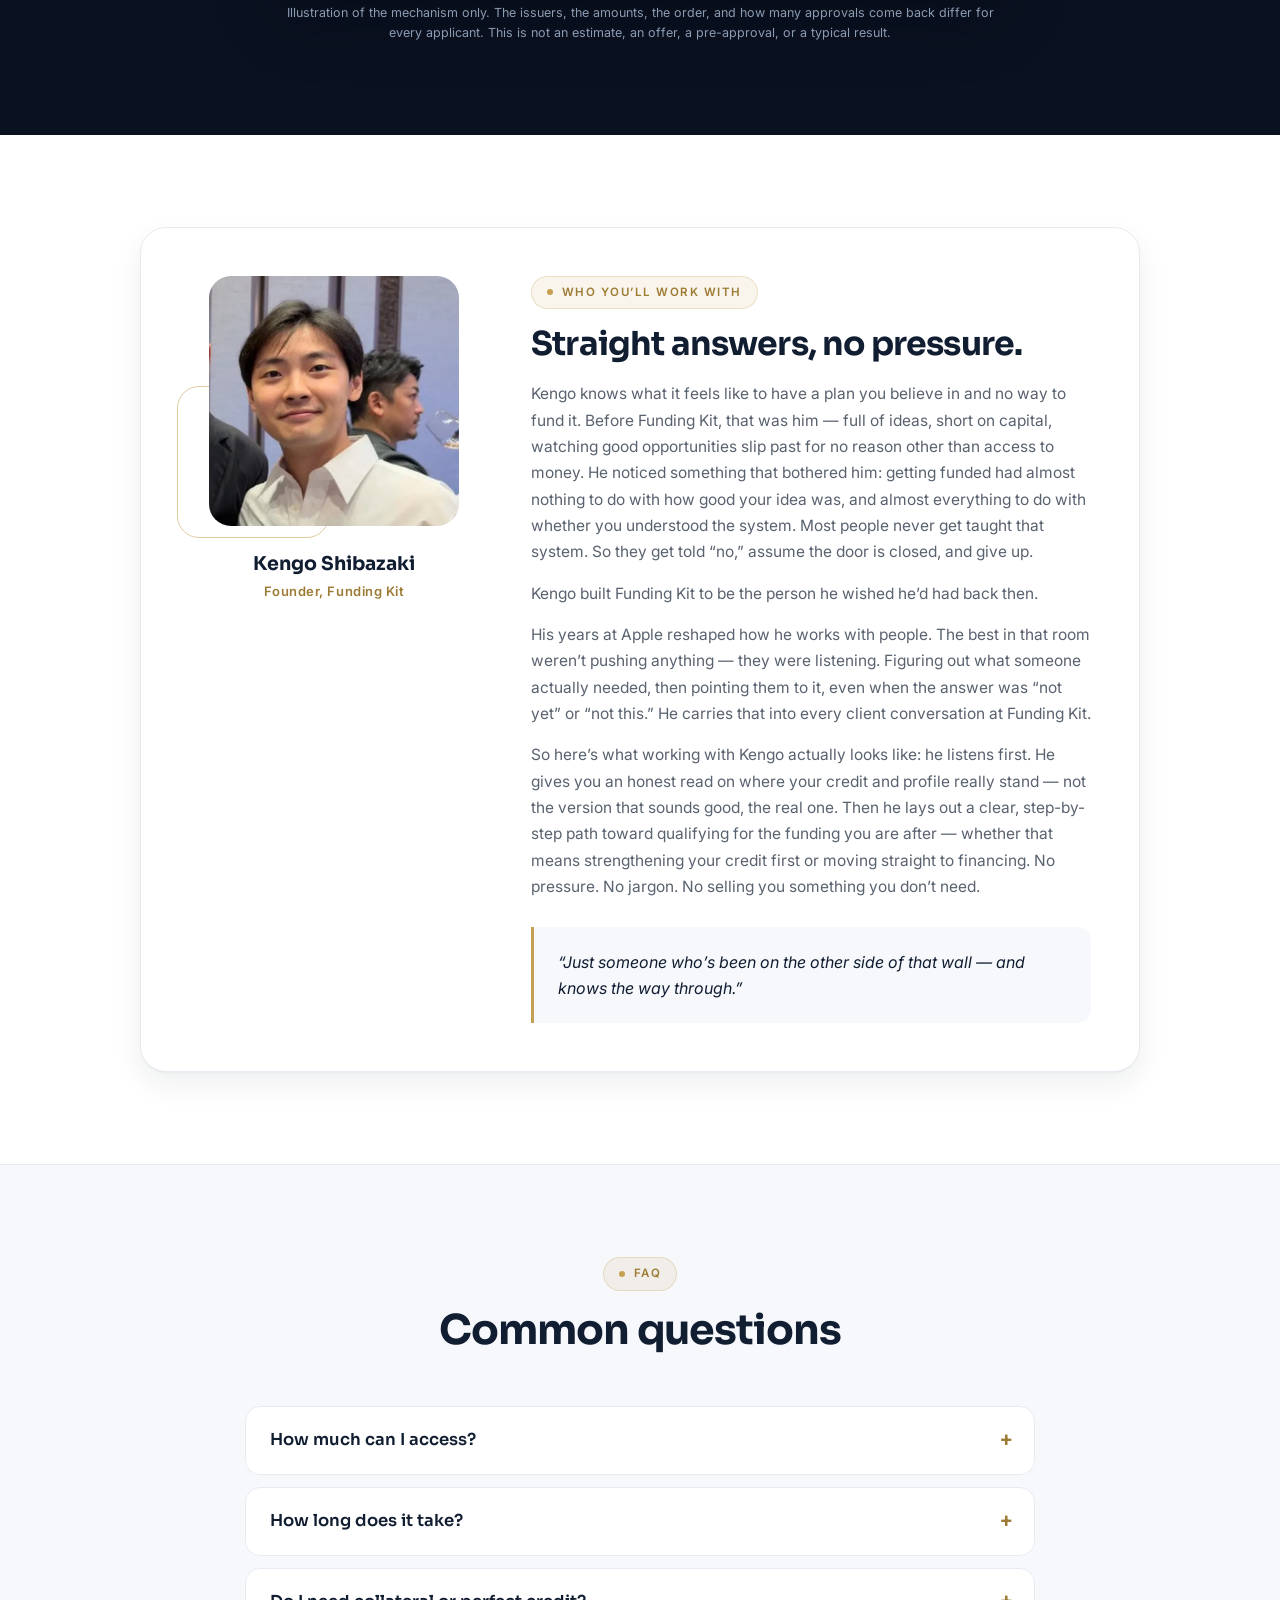
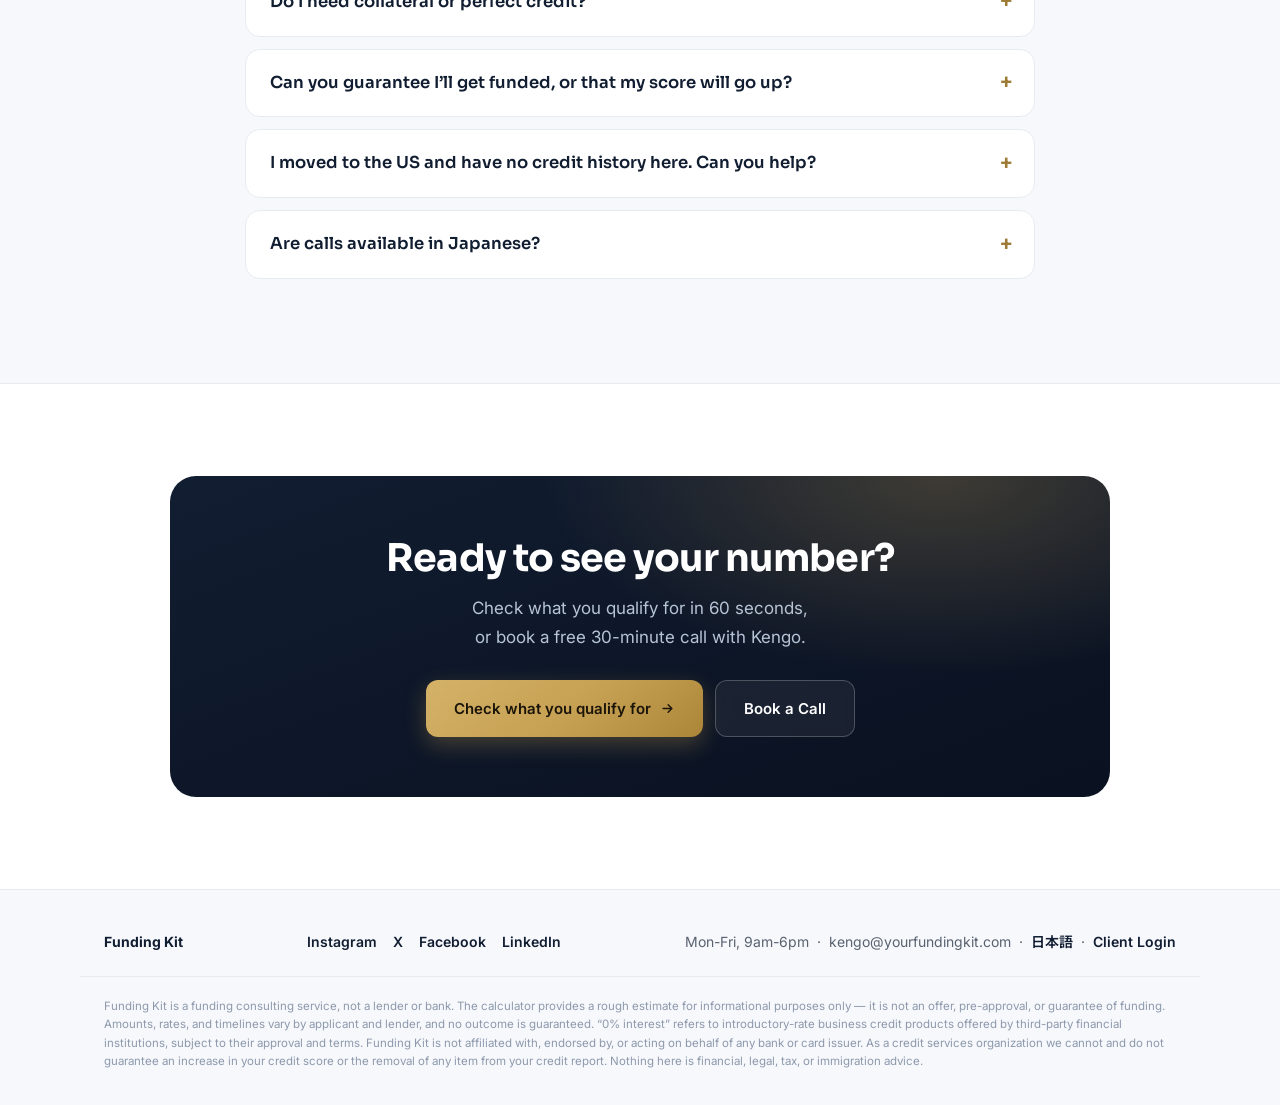
==== commit 2a3e687c: "Redesign the site and add the Japanese funding calculator Design — one shared system across all thre" ====
--- a/index.html
+++ b/index.html
@@ -4,247 +4,199 @@
 <meta charset="UTF-8" />
 <meta name="viewport" content="width=device-width, initial-scale=1.0" />
 <title>Funding Kit — 0% Business Funding, Done For You</title>
-<meta name="description" content="Funding Kit helps US business owners — including Japanese-owned businesses in the US — qualify for up to $150,000 in 0% intro business credit. Japanese-language support available." />
+<meta name="description" content="Funding Kit helps US business owners — including Japanese-owned businesses in the US — qualify for up to $150,000 in 0% intro business credit. No collateral. Japanese-language support available." />
+<meta name="theme-color" content="#0a1120" />
 <meta property="og:type" content="website" />
 <meta property="og:url" content="https://yourfundingkit.com/" />
 <meta property="og:title" content="Funding Kit — Up to $150,000 in 0% Business Funding" />
-<meta property="og:description" content="We help US business owners — including Japanese-owned businesses in the US — qualify for 0% intro business credit. Done for you. 日本語対応." />
+<meta property="og:description" content="Funding Kit helps US business owners — including Japanese-owned businesses in the US — qualify for up to $150,000 in 0% intro business credit. No collateral. Japanese-language support available." />
 <meta property="og:image" content="https://yourfundingkit.com/og.png" />
 <meta property="og:image:width" content="1200" />
 <meta property="og:image:height" content="630" />
 <meta name="twitter:card" content="summary_large_image" />
 <meta name="twitter:title" content="Funding Kit — Up to $150,000 in 0% Business Funding" />
-<meta name="twitter:description" content="0% intro business credit, done for you. US and Japanese-owned businesses in the US. 日本語対応." />
+<meta name="twitter:description" content="Funding Kit helps US business owners — including Japanese-owned businesses in the US — qualify for up to $150,000 in 0% intro business credit. No collateral. Japanese-language support available." />
 <meta name="twitter:image" content="https://yourfundingkit.com/og.png" />
+<link rel="alternate" hreflang="en" href="https://yourfundingkit.com/" />
 <link rel="alternate" hreflang="ja" href="https://yourfundingkit.com/japan" />
-<link rel="alternate" hreflang="en" href="https://yourfundingkit.com/" />
 <link rel="preconnect" href="https://fonts.googleapis.com">
 <link rel="preconnect" href="https://fonts.gstatic.com" crossorigin>
-<link href="https://fonts.googleapis.com/css2?family=Inter:wght@400;500;600&family=Sora:wght@600;700&display=swap" rel="stylesheet">
-<style>
-  :root{
-    --bg:#ffffff; --ink:#141b26; --soft:#5c6675; --line:#e9edf2; --panel:#f7f9fc;
-    --navy:#152238; --navy2:#1e2f4d; --gold:#c19a44; --gold-d:#a37f2f;
-    --sans:'Inter',system-ui,-apple-system,Segoe UI,Roboto,Arial,sans-serif;
-    --disp:'Sora','Inter',system-ui,sans-serif;
-    --maxw:1080px;
-    --sh:0 12px 34px rgba(20,27,38,.08);
-  }
-  *{box-sizing:border-box;margin:0;padding:0}
-  html{scroll-behavior:smooth}
-  body{background:var(--bg);color:var(--ink);font-family:var(--sans);font-size:16px;line-height:1.7;-webkit-font-smoothing:antialiased}
-  a{text-decoration:none;color:inherit}
-  h1,h2,h3{font-family:var(--disp);font-weight:700;letter-spacing:-.02em;color:var(--navy);line-height:1.18}
-  .wrap{max-width:var(--maxw);margin:0 auto;padding:0 24px}
-  .btn{display:inline-flex;align-items:center;justify-content:center;font-family:var(--sans);font-weight:600;border-radius:10px;padding:14px 28px;font-size:15px;cursor:pointer;border:none;transition:transform .18s,background .18s}
-  .btn-gold{background:var(--gold);color:#fff}
-  .btn-gold:hover{transform:translateY(-2px);background:var(--gold-d)}
-  .btn-navy{background:var(--navy);color:#fff}
-  .btn-navy:hover{transform:translatey(-2px);background:#1d2e4d}
-  .btn-line{background:transparent;color:var(--navy);border:1px solid #d5dae2}
-  .btn-line:hover{border-color:var(--navy)}
-
-  header{position:sticky;top:0;z-index:50;background:rgba(255,255,255,.9);backdrop-filter:blur(12px);border-bottom:1px solid var(--line)}
-  .nav{display:flex;align-items:center;justify-content:space-between;height:92px}
-  .brand{display:flex;align-items:center;gap:13px}
-  .brand-mark{height:50px;width:auto;display:block}
-  .brand-text{height:40px;width:auto;display:block}
-  @media(max-width:820px){.brand-mark{height:40px}.brand-text{height:32px}}
-  .nav-links{display:flex;gap:30px;align-items:center}
-  .nav-links a{color:var(--soft);font-weight:500;font-size:14.5px}
-  .nav-links a:hover{color:var(--ink)}
-  .nav-toggle{display:none;background:none;border:none;color:var(--navy);cursor:pointer;padding:6px;line-height:0}
-  @media(max-width:820px){
-    .nav-toggle{display:inline-flex}
-    .nav-links{position:absolute;top:100%;left:0;right:0;background:#fff;border-bottom:1px solid var(--line);flex-direction:column;align-items:stretch;gap:0;padding:6px 0;box-shadow:0 14px 28px rgba(20,27,38,.1);display:none}
-    .nav-links.open{display:flex}
-    .nav-links a{padding:13px 24px;font-size:16px;color:var(--ink)}
-    .nav-links a.btn{margin:10px 24px;text-align:center;justify-content:center}
-  }
-
-  .hero{background:var(--navy);color:#fff;padding:96px 0 92px;position:relative;overflow:hidden}
-  .hero:before{content:"";position:absolute;inset:0;background:radial-gradient(620px 320px at 88% 0%,rgba(193,154,68,.16),transparent 62%)}
-  .hero .in{position:relative;max-width:720px}
-  .hero .kick{color:var(--gold);font-size:13px;font-weight:600;letter-spacing:.16em;text-transform:uppercase;margin-bottom:20px}
-  .hero h1{font-size:clamp(34px,5vw,52px);color:#fff;line-height:1.08}
-  .hero h1 span{color:var(--gold)}
-  .hero p{color:#c3ccda;font-size:18.5px;margin:22px 0 32px;max-width:580px}
-  .hero .cta{display:flex;gap:13px;flex-wrap:wrap}
-  .hero .trust{margin-top:34px;color:#aeb8c8;font-size:14px;display:flex;gap:22px;flex-wrap:wrap}
-  .hero .trust span{display:flex;gap:8px;align-items:center}
-  .hero .trust span:before{content:"";width:5px;height:5px;border-radius:50%;background:var(--gold)}
-
-  section{padding:84px 0}
-  .lead{max-width:640px;margin:0 auto 46px;text-align:center}
-  .lead .k{color:var(--gold-d);font-weight:600;letter-spacing:.14em;font-size:12.5px;text-transform:uppercase}
-  .lead h2{font-size:clamp(26px,3.4vw,36px);margin-top:12px}
-  .lead p{color:var(--soft);margin-top:12px;font-size:17px}
-
-  /* Founder */
-  .founder{display:flex;flex-wrap:wrap;gap:44px;align-items:center;max-width:920px;margin:0 auto}
-  .founder .photo{flex:0 0 180px;text-align:center;margin:0 auto}
-  .founder .av{width:170px;height:170px;border-radius:50%;margin:0 auto 14px;background:var(--navy);color:var(--gold);display:flex;align-items:center;justify-content:center;overflow:hidden;font-family:var(--disp);font-weight:700;font-size:48px;border:2px solid var(--gold)}
-  .founder .av img{width:100%;height:100%;object-fit:cover;object-position:center center;display:block}
-  .founder .nm{font-family:var(--disp);font-weight:700;color:var(--navy);font-size:19px}
-  .founder .rl{color:var(--gold-d);font-size:13px;font-weight:600}
-  .founder .bio{flex:1;min-width:300px}
-  .founder .bio .k{color:var(--gold-d);font-weight:600;letter-spacing:.14em;font-size:12.5px;text-transform:uppercase}
-  .founder .bio h2{font-size:clamp(24px,3vw,32px);margin:10px 0 16px}
-  .founder .bio p{color:var(--soft);font-size:15.5px;margin-bottom:14px}
-  .founder .quote{color:var(--navy);font-size:16px;font-style:italic;border-left:3px solid var(--gold);padding-left:16px}
-
-  /* Steps */
-  .steps{display:grid;grid-template-columns:repeat(3,1fr);gap:34px;max-width:940px;margin:0 auto}
-  @media(max-width:820px){.steps{grid-template-columns:1fr;gap:26px}}
-  .step{text-align:center}
-  .step .b{width:46px;height:46px;border-radius:50%;border:1.5px solid var(--gold);color:var(--gold-d);display:grid;place-items:center;font-family:var(--disp);font-weight:700;font-size:18px;margin:0 auto 16px}
-  .step h3{font-size:19px;margin-bottom:8px}
-  .step p{color:var(--soft);font-size:15px}
-  .secure{text-align:center;color:var(--soft);font-size:15.5px;max-width:640px;margin:44px auto 0}
-  .secure b{color:var(--navy);font-weight:600}
-
-  .calc-sec{background:var(--panel)}
-
-  /* Two lanes */
-  .lanes{display:grid;grid-template-columns:1fr 1fr;gap:26px;max-width:940px;margin:0 auto}
-  @media(max-width:820px){.lanes{grid-template-columns:1fr}}
-  .lane{border:1px solid var(--line);border-radius:16px;padding:30px 28px;background:#fff;box-shadow:var(--sh)}
-  .lane .k{color:var(--gold-d);font-weight:600;letter-spacing:.14em;font-size:12px;text-transform:uppercase}
-  .lane h3{font-size:20px;margin:10px 0 12px}
-  .lane p{color:var(--soft);font-size:15px;margin-bottom:12px}
-  .lane ul{list-style:none;color:var(--soft);font-size:15px;margin-bottom:16px}
-  .lane li{padding-left:18px;position:relative;margin-bottom:6px}
-  .lane li:before{content:"";position:absolute;left:0;top:11px;width:5px;height:5px;border-radius:50%;background:var(--gold)}
-  .lane a.more{color:var(--navy);font-weight:600;font-size:14.5px;border-bottom:1.5px solid var(--gold);padding-bottom:1px}
-
-  /* FAQ */
-  .faq{max-width:760px;margin:0 auto}
-  .q{border-bottom:1px solid var(--line);padding:22px 2px}
-  .q h3{font-size:16.5px;margin-bottom:6px}
-  .q p{color:var(--soft);font-size:15px}
-
-  .cta-band{background:var(--navy);border-radius:20px;padding:52px 34px;text-align:center;color:#fff;max-width:900px;margin:0 auto}
-  .cta-band h2{color:#fff;font-size:clamp(25px,3.2vw,34px)}
-  .cta-band p{color:#c3ccda;margin:12px 0 24px;font-size:17px}
-  .cta-band .row{display:flex;gap:13px;justify-content:center;flex-wrap:wrap}
-
-  footer{border-top:1px solid var(--line);padding:36px 0;color:var(--soft)}
-  .foot{display:flex;justify-content:space-between;gap:14px;flex-wrap:wrap;font-size:14px;align-items:center}
-  .foot a{color:var(--navy);font-weight:600}
-  .social{display:flex;gap:16px;flex-wrap:wrap;align-items:center}
-  .disc{max-width:var(--maxw);margin:20px auto 0;padding:0 24px;color:#93a0b5;font-size:11.5px;line-height:1.55}
-</style>
+<link href="https://fonts.googleapis.com/css2?family=Inter:wght@400;500;600;700&family=Sora:wght@600;700&family=Noto+Sans+JP:wght@400;500;700&display=swap" rel="stylesheet">
+<link rel="stylesheet" href="site.css">
 </head>
 <body>
 <header id="top"><div class="wrap nav">
-  <a href="index.html" class="brand" aria-label="Funding Kit — home" style="cursor:pointer">
+  <a href="index.html" class="brand" aria-label="Funding Kit" style="cursor:pointer">
     <img src="logo-mark.png" alt="Funding Kit" class="brand-mark"><img src="logo-text.png" alt="Funding Kit — Credit. Capital. Opportunity." class="brand-text">
   </a>
   <nav class="nav-links" onclick="this.classList.remove('open')">
-    <a href="#about">About</a><a href="calculator">Calculator</a><a href="#faq">FAQ</a><a href="japan" lang="ja">日本語</a>
-    <a href="https://yourfundingkit.scorexer.com" target="_blank" rel="noopener">Client Login</a>
-    <a href="https://calendly.com/kengo-yourfundingkit/30min" target="_blank" rel="noopener" class="btn btn-gold" style="padding:10px 20px">Book a Call</a>
+    <a href="#who">Who we help</a><a href="#about">About</a><a href="calculator">Calculator</a><a href="#faq">FAQ</a><a href="japan" lang="ja">日本語</a><a href="https://yourfundingkit.scorexer.com" target="_blank" rel="noopener">Client Login</a>
+    <a href="https://calendly.com/kengo-yourfundingkit/30min" target="_blank" rel="noopener" class="btn btn-gold" style="padding:11px 20px">Book a Call</a>
   </nav>
-  <button class="nav-toggle" aria-label="Open menu" onclick="this.closest('.nav').querySelector('.nav-links').classList.toggle('open')"><svg width="26" height="26" viewBox="0 0 24 24" fill="none" stroke="currentColor" stroke-width="2" stroke-linecap="round" aria-hidden="true"><path d="M3 6h18M3 12h18M3 18h18"/></svg></button>
+  <button class="nav-toggle" aria-label="Menu" onclick="this.closest('.nav').querySelector('.nav-links').classList.toggle('open')"><svg width="26" height="26" viewBox="0 0 24 24" fill="none" stroke="currentColor" stroke-width="2" stroke-linecap="round" aria-hidden="true"><path d="M3 6h18M3 12h18M3 18h18"/></svg></button>
 </div></header>
 
-<section class="hero"><div class="wrap in">
-  <div class="kick">0% Business Funding</div>
-  <h1>Get up to <span>$150,000</span> in 0% intro business credit. We handle the structuring and the applications, so you go from first call to funded.</h1>
-  <p>We help entrepreneurs and investors access 0% intro business credit — and if you're looking for more, book a call and we'll figure out the right path together. Japanese-owned businesses in the US welcome; calls available in Japanese.</p>
-  <div class="cta">
-    <a href="calculator" class="btn btn-gold">Check what you qualify for</a>
-    <a href="https://calendly.com/kengo-yourfundingkit/30min" target="_blank" rel="noopener" class="btn btn-line" style="color:#fff;border-color:rgba(255,255,255,.3)">Talk to Kengo</a>
-  </div>
-  <div class="trust">
-    <span>No credit check to see your options</span><span>Done for you</span><span>Funded in as little as 14 days</span><span lang="ja">日本語対応</span>
-  </div>
+<section class="hero"><div class="wrap grid2">
+  <div>
+    <div class="eyebrow">0% intro business credit</div>
+    <h1>Get up to <span class="grad">$150,000</span> in 0% intro business credit.</h1>
+    <p class="sub">No collateral. We give you a straight read on where your credit actually stands, fix what is in the way, and sequence the applications with you &mdash; from first call to funded. Japanese-owned businesses in the US welcome; calls available in Japanese.</p>
+    <div class="cta">
+      <a href="calculator" class="btn btn-gold">Check what you qualify for <svg width="15" height="15" viewBox="0 0 24 24" fill="none" stroke="currentColor" stroke-width="2.2" stroke-linecap="round" stroke-linejoin="round"><path d="M5 12h13M13 6l6 6-6 6"/></svg></a>
+      <a href="https://calendly.com/kengo-yourfundingkit/30min" target="_blank" rel="noopener" class="btn btn-ghost">Talk to Kengo</a>
+    </div>
+    <div class="trust">
+      <span>No credit check to see your options</span><span>No collateral</span><span>Done for you</span><span lang="ja">日本語対応</span>
+    </div>
+  </div>
+  <div class="hcard">
+    <div class="lbl">Funding range</div>
+    <div class="big grad">$10k &ndash; $150k</div>
+    <div class="cap">Where your estimate lands depends on your score, your highest current card limit, and your recent history.</div>
+    <div class="hbar"><i data-fill="74%"></i></div>
+    <div class="hrow"><span>$10,000</span><span>$150,000</span></div>
+    <div class="note">Three questions, no credit check, no obligation.<br><a href="calculator" class="more" style="color:#fff;margin-top:10px">Run the calculator <svg width="15" height="15" viewBox="0 0 24 24" fill="none" stroke="currentColor" stroke-width="2.2" stroke-linecap="round" stroke-linejoin="round"><path d="M5 12h13M13 6l6 6-6 6"/></svg></a></div>
+  </div>
+</div></section>
+
+<section class="stats" style="padding:0"><div class="wrap" style="padding:0"><div class="statrow">
+  <div class="stat"><b>0%</b><span>Intro-rate business credit</span></div>
+  <div class="stat"><b>$10k&ndash;$150k</b><span>Range the calculator estimates</span></div>
+  <div class="stat"><b>No</b><span>Collateral required</span></div>
+  <div class="stat"><b>4</b><span>Outcomes: fund, repair, build, refer</span></div>
+</div></div></section>
+
+<section id="who"><div class="wrap">
+  <div class="lead rv"><div class="eyebrow">Who we work with</div><h2>Two kinds of client, one method</h2>
+    <p>The banks underwrite the person who signs, not the business. That is true whether you were born in Ohio or moved here from Tokyo &mdash; so the method is the same, and the starting point is not.</p></div>
+  <div class="cards c2">
+    <div class="card rv">
+      <div class="ico"><svg width="23" height="23" viewBox="0 0 24 24" fill="none" stroke="currentColor" stroke-width="1.7" stroke-linecap="round" stroke-linejoin="round"><path d="M12 22s8-4 8-10V5l-8-3-8 3v7c0 6 8 10 8 10z"/><path d="M9 12l2 2 4-4"/></svg></div>
+      <div class="eyebrow">US business owners</div>
+      <h3 style="margin-top:14px">You have credit history &mdash; it just needs work</h3>
+      <p>Most owners who get declined have a file with damage in it, or a file that is fine but structured badly for what they are asking for.</p>
+      <ul class="tick">
+        <li>Collections, charge-offs or late payments to clean up first</li>
+        <li>Utilization, limits and inquiries put in order</li>
+        <li>Applications sequenced across issuers, in the right order</li>
+      </ul>
+      <a class="more" href="calculator">Check what you qualify for <svg width="15" height="15" viewBox="0 0 24 24" fill="none" stroke="currentColor" stroke-width="2.2" stroke-linecap="round" stroke-linejoin="round"><path d="M5 12h13M13 6l6 6-6 6"/></svg></a>
+    </div>
+    <div class="card rv">
+      <div class="ico"><svg width="23" height="23" viewBox="0 0 24 24" fill="none" stroke="currentColor" stroke-width="1.7" stroke-linecap="round" stroke-linejoin="round"><circle cx="12" cy="12" r="9"/><path d="M3 12h18M12 3c2.5 2.6 3.8 5.7 3.8 9S14.5 18.4 12 21c-2.5-2.6-3.8-5.7-3.8-9S9.5 5.6 12 3z"/></svg></div>
+      <div class="eyebrow">Japanese-owned businesses in the US</div>
+      <h3 style="margin-top:14px" lang="ja">日系オーナーの方へ。日本語でご相談いただけます</h3>
+      <p>Owners who moved to the US usually have no damage at all. There is nothing to dispute &mdash; the file is simply thin or new. That is a build, not a repair, and it is a different plan.</p>
+      <ul class="tick">
+        <li>Three questions decide it: SSN, living in the US, and how deep your US file is</li>
+        <li>Your visa type &mdash; E-1, E-2, L-1, H-1B, green card &mdash; makes no difference</li>
+        <li>Building a fundable file realistically takes about 12 months, and we will say so</li>
+      </ul>
+      <a class="more" href="japan" lang="ja">日本語のご案内を見る <svg width="15" height="15" viewBox="0 0 24 24" fill="none" stroke="currentColor" stroke-width="2.2" stroke-linecap="round" stroke-linejoin="round"><path d="M5 12h13M13 6l6 6-6 6"/></svg></a>
+    </div>
+  </div>
+</div></section>
+
+<section id="how" class="tint"><div class="wrap">
+  <div class="lead rv"><div class="eyebrow">How it works</div><h2>Simple, and done for you</h2>
+    <p>Three stages. We tell you at the first call which one you are actually starting from.</p></div>
+  <div class="steps rv">
+    <div class="step"><div class="b">1</div><h3>Pre-qualify</h3><p>Run the calculator or book a free call. No credit check, no obligation, and no cost to find out where you stand.</p></div>
+    <div class="step"><div class="b">2</div><h3>Clear what is in the way</h3><p>An honest read on your file &mdash; not the version that sounds good. Then repair the damage, or build the history, depending on which you actually have.</p></div>
+    <div class="step"><div class="b">3</div><h3>Apply in sequence</h3><p>We structure and sequence your applications with you, built for the largest approvals, then you put the capital to work.</p></div>
+  </div>
+</div></section>
+
+<section class="dark"><div class="wrap">
+  <div class="lead rv"><div class="eyebrow">The mechanism</div><h2>Why the number gets big</h2>
+    <p>One application gets you one card. The size comes from sequencing &mdash; several issuers, in the right order, inside a tight window, each one underwriting your personal file and a personal guarantee you sign.</p></div>
+  <div class="stack rv">
+    <div class="srow"><div class="n">Issuer 1</div><div class="t"><i data-fill="62%"></i></div><div class="v">$35,000</div></div>
+    <div class="srow"><div class="n">Issuer 2</div><div class="t"><i data-fill="53%"></i></div><div class="v">$30,000</div></div>
+    <div class="srow"><div class="n">Issuer 3</div><div class="t"><i data-fill="71%"></i></div><div class="v">$40,000</div></div>
+    <div class="srow"><div class="n">Issuer 4</div><div class="t"><i data-fill="44%"></i></div><div class="v">$25,000</div></div>
+    <div class="srow"><div class="n">Issuer 5</div><div class="t"><i data-fill="35%"></i></div><div class="v">$20,000</div></div>
+    <div class="stotal"><span>Illustrative total</span><b class="grad">$150,000</b></div>
+  </div>
+  <p class="caveat rv">Illustration of the mechanism only. The issuers, the amounts, the order, and how many approvals come back differ for every applicant. This is not an estimate, an offer, a pre-approval, or a typical result.</p>
 </div></section>
 
 <section id="about"><div class="wrap">
-  <div class="founder">
-    <div class="photo">
-      <div class="av"><img src="kengo.jpg" alt="Kengo" onerror="this.style.display='none';this.parentNode.textContent='K'"></div>
-      <div class="nm">Kengo Shibazaki</div>
-      <div class="rl">Founder, Funding Kit</div>
-    </div>
-    <div class="bio">
-      <span class="k">Who You'll Work With</span>
+  <div class="founder rv">
+    <div>
+      <div class="fphoto"><div class="av"><img src="kengo.jpg" alt="Kengo Shibazaki" onerror="this.style.display='none';this.parentNode.textContent='K'"></div></div>
+      <div class="fname">Kengo Shibazaki</div>
+      <div class="frole">Founder, Funding Kit</div>
+    </div>
+    <div class="fbio">
+      <div class="eyebrow">Who you&rsquo;ll work with</div>
       <h2>Straight answers, no pressure.</h2>
-      <p>Kengo knows what it feels like to have a plan you believe in and no way to fund it. Before Funding Kit, that was him — full of ideas, short on capital, watching good opportunities slip past for no reason other than access to money. He noticed something that bothered him: getting funded had almost nothing to do with how good your idea was, and almost everything to do with whether you understood the system. Most people never get taught that system. So they get told "no," assume the door is closed, and give up.</p>
-      <p>Kengo built Funding Kit to be the person he wished he'd had back then.</p>
-      <p>His years at Apple reshaped how he works with people. The best in that room weren't pushing anything — they were listening. Figuring out what someone actually needed, then pointing them to it, even when the answer was "not yet" or "not this." He carries that into every client conversation at Funding Kit.</p>
-      <p>So here's what working with Kengo actually looks like: he listens first. He gives you an honest read on where your credit and profile really stand — not the version that sounds good, the real one. Then he lays out a clear, step-by-step path to get you funded, whether that means strengthening your credit first or moving straight to financing. No pressure. No jargon. No selling you something you don't need.</p>
-      <p>Just someone who's been on the other side of that wall — and knows the way through.</p>
-    </div>
-  </div>
-</div></section>
-
-<section id="who"><div class="wrap">
-  <div class="lead"><span class="k">Who We Work With</span><h2>Two kinds of client, one method</h2>
-    <p>The banks underwrite the person who signs, not the business. That is true whether you were born in Ohio or moved here from Tokyo &mdash; so the path is the same, and the starting point is not.</p></div>
-  <div class="lanes">
-    <div class="lane">
-      <span class="k">US business owners</span>
-      <h3>You have credit history &mdash; it just needs work</h3>
-      <p>Most owners who get declined have a file with damage in it, or a file that is fine but structured badly for what they are asking for.</p>
-      <ul>
-        <li>Collections, charge-offs or late payments to clean up first</li>
-        <li>Utilization, limits and inquiries to put in order</li>
-        <li>Applications sequenced across the right lenders, in the right order</li>
-      </ul>
-      <a class="more" href="calculator">Check what you qualify for &rarr;</a>
-    </div>
-    <div class="lane">
-      <span class="k">Japanese-owned businesses in the US</span>
-      <h3 lang="ja">日系オーナーの方へ &mdash; 日本語でご相談いただけます</h3>
-      <p>Owners who moved to the US usually have no damage at all. There is nothing to dispute &mdash; the file is simply thin or new. That is a build, not a repair, and it is a different plan.</p>
-      <ul>
-        <li>Three questions decide it: SSN, living in the US, and how deep your US credit file is</li>
-        <li>Your visa type &mdash; E-1, E-2, L-1, H-1B, green card &mdash; makes no difference to funding</li>
-        <li>Building a fundable file realistically takes about 12 months, and we will say so honestly</li>
-      </ul>
-      <a class="more" href="japan" lang="ja">日本語のご案内を見る &rarr;</a>
-    </div>
-  </div>
-</div></section>
-
-<section id="how" class="calc-sec"><div class="wrap">
-  <div class="lead"><span class="k">How It Works</span><h2>Simple, and done for you</h2></div>
-  <div class="steps">
-    <div class="step"><div class="b">1</div><h3>Pre-qualify</h3><p>Run the calculator or book a free call. No credit check, no obligation.</p></div>
-    <div class="step"><div class="b">2</div><h3>Get funded</h3><p>We structure and sequence your applications with you, built for the largest, fastest approvals.</p></div>
-    <div class="step"><div class="b">3</div><h3>Scale</h3><p>Put your capital to work, and keep access open for future rounds.</p></div>
-  </div>
-  <p class="secure">We start you with <b>0% intro business credit</b> — and if you want to go bigger, we'll map out the path to more funding together. Book a call and we'll figure it out.</p>
-</div></section>
-
-<section id="faq"><div class="wrap">
-  <div class="lead"><span class="k">FAQ</span><h2>Common questions</h2></div>
-  <div class="faq">
-    <div class="q"><h3>How much can I access?</h3><p>Typically $10,000 to $150,000, depending on your credit and business setup. The calculator gives your realistic range.</p></div>
-    <div class="q"><h3>How long does it take?</h3><p>Most clients are funded within a few weeks. Some go as fast as 14 days, depending on their profile.</p></div>
-    <div class="q"><h3>Do I need collateral or perfect credit?</h3><p>No collateral is required. Stronger credit helps, but structure and sequencing matter just as much, and we'll tell you honestly where you stand.</p></div>
-    <div class="q"><h3>I moved to the US and have no credit history here. Can you help?</h3><p>Usually yes, but as a build rather than a repair. What matters is whether you have a Social Security number, whether you live in the US, and how deep your US credit file is &mdash; your visa type is not a factor. Building a file that lenders will actually fund on takes about 12 months, and we would rather tell you that up front than sell you a shortcut. <a href="japan" lang="ja" style="color:var(--navy);font-weight:600">日本語のご案内はこちら</a>.</p></div>
-    <div class="q"><h3>Are calls available in Japanese?</h3><p lang="ja">はい。ご相談・資料・やりとりは日本語で対応いたします。<a href="japan" style="color:var(--navy);font-weight:600">日本語のご案内</a></p></div>
-  </div>
-</div></section>
-
-<section id="apply" class="calc-sec"><div class="wrap"><div class="cta-band">
+      <p>Kengo knows what it feels like to have a plan you believe in and no way to fund it. Before Funding Kit, that was him &mdash; full of ideas, short on capital, watching good opportunities slip past for no reason other than access to money. He noticed something that bothered him: getting funded had almost nothing to do with how good your idea was, and almost everything to do with whether you understood the system. Most people never get taught that system. So they get told &ldquo;no,&rdquo; assume the door is closed, and give up.</p>
+      <p>Kengo built Funding Kit to be the person he wished he&rsquo;d had back then.</p>
+      <p>His years at Apple reshaped how he works with people. The best in that room weren&rsquo;t pushing anything &mdash; they were listening. Figuring out what someone actually needed, then pointing them to it, even when the answer was &ldquo;not yet&rdquo; or &ldquo;not this.&rdquo; He carries that into every client conversation at Funding Kit.</p>
+      <p>So here&rsquo;s what working with Kengo actually looks like: he listens first. He gives you an honest read on where your credit and profile really stand &mdash; not the version that sounds good, the real one. Then he lays out a clear, step-by-step path toward qualifying for the funding you are after &mdash; whether that means strengthening your credit first or moving straight to financing. No pressure. No jargon. No selling you something you don&rsquo;t need.</p>
+      <div class="pullq">&ldquo;Just someone who&rsquo;s been on the other side of that wall &mdash; and knows the way through.&rdquo;</div>
+    </div>
+  </div>
+</div></section>
+
+<section id="faq" class="tint"><div class="wrap">
+  <div class="lead rv"><div class="eyebrow">FAQ</div><h2>Common questions</h2></div>
+  <div class="faq rv">
+    <details class="q"><summary>How much can I access?</summary><div class="a">Typically $10,000 to $150,000, depending on your credit and business setup. The calculator gives a realistic range based on what you tell it &mdash; nothing is confirmed until a lender actually approves it.</div></details>
+    <details class="q"><summary>How long does it take?</summary><div class="a">There are two clocks, and it is worth separating them. Once your file is ready, the application round itself usually runs a couple of weeks. Getting the file ready is the part that varies: if your credit is already clean, that step is nothing; a repair runs a few months of dispute rounds; building a US credit file from scratch realistically takes about a year. We will tell you which one you are on at the first call, before you spend anything.</div></details>
+    <details class="q"><summary>Do I need collateral or perfect credit?</summary><div class="a">No collateral is required. Stronger credit helps, but structure and sequencing matter just as much, and we will tell you honestly where you stand.</div></details>
+    <details class="q"><summary>Can you guarantee I&rsquo;ll get funded, or that my score will go up?</summary><div class="a">No &mdash; and legally, nobody can. Under the Credit Repair Organizations Act it is against the law for a company like ours to promise a specific score increase or that a particular item will come off your report. So if someone is promising you that, they are telling you something they are not allowed to say. What we will do is give you a straight read on where you stand before you spend anything, and tell you plainly when we are not the right fit.</div></details>
+    <details class="q"><summary>I moved to the US and have no credit history here. Can you help?</summary><div class="a">Usually yes, but as a build rather than a repair. What matters is whether you have a Social Security number, whether you live in the US, and how deep your US credit file is &mdash; your visa type is not a factor. Building a file lenders will actually fund on takes about 12 months, and we would rather tell you that up front than sell you a shortcut. <a href="japan" lang="ja">日本語のご案内はこちら</a></div></details>
+    <details class="q"><summary>Are calls available in Japanese?</summary><div class="a" lang="ja">はい。ご相談・資料・やりとりは日本語で対応いたします。<a href="japan">日本語のご案内</a></div></details>
+  </div>
+</div></section>
+
+<section id="apply"><div class="wrap"><div class="cta-band rv">
   <h2>Ready to see your number?</h2>
-  <p>Check what you qualify for in 60 seconds, or book a free call with Kengo.</p>
+  <p>Check what you qualify for in 60 seconds, or book a free 30-minute call with Kengo.</p>
   <div class="row">
-    <a href="calculator" class="btn btn-gold">Check what you qualify for</a>
-    <a href="https://calendly.com/kengo-yourfundingkit/30min" target="_blank" rel="noopener" class="btn btn-line" style="color:#fff;border-color:rgba(255,255,255,.3)">Book a Call with Kengo</a>
+    <a href="calculator" class="btn btn-gold">Check what you qualify for <svg width="15" height="15" viewBox="0 0 24 24" fill="none" stroke="currentColor" stroke-width="2.2" stroke-linecap="round" stroke-linejoin="round"><path d="M5 12h13M13 6l6 6-6 6"/></svg></a>
+    <a href="https://calendly.com/kengo-yourfundingkit/30min" target="_blank" rel="noopener" class="btn btn-ghost">Book a Call</a>
   </div>
 </div></div></section>
-
 <footer><div class="wrap foot">
   <div><strong style="color:var(--navy)">Funding Kit</strong></div>
   <div class="social"><a href="https://www.instagram.com/kengo_shibz" target="_blank" rel="noopener">Instagram</a><a href="https://x.com/kengo_shibz" target="_blank" rel="noopener">X</a><a href="https://www.facebook.com/1191212280751117" target="_blank" rel="noopener">Facebook</a><a href="https://www.linkedin.com/in/kengoshibazaki" target="_blank" rel="noopener">LinkedIn</a></div>
   <div>Mon-Fri, 9am-6pm &nbsp;·&nbsp; kengo@yourfundingkit.com &nbsp;·&nbsp; <a href="japan" lang="ja">日本語</a> &nbsp;·&nbsp; <a href="https://yourfundingkit.scorexer.com" target="_blank" rel="noopener">Client Login</a></div>
 </div>
-<div class="disc">Funding Kit is a funding consulting service, not a lender or bank. The calculator provides a rough estimate for informational purposes only — it is not an offer, pre-approval, or guarantee of funding. Amounts, rates, and timelines vary by applicant and lender. "0% interest" refers to introductory-rate business credit products offered by third-party financial institutions, subject to their approval and terms. Nothing here is financial or legal advice.</div>
+<div class="disc">Funding Kit is a funding consulting service, not a lender or bank. The calculator provides a rough estimate for informational purposes only — it is not an offer, pre-approval, or guarantee of funding. Amounts, rates, and timelines vary by applicant and lender, and no outcome is guaranteed. “0% interest” refers to introductory-rate business credit products offered by third-party financial institutions, subject to their approval and terms. Funding Kit is not affiliated with, endorsed by, or acting on behalf of any bank or card issuer. As a credit services organization we cannot and do not guarantee an increase in your credit score or the removal of any item from your credit report. Nothing here is financial, legal, tax, or immigration advice.</div>
 </footer>
+<div class="scta">
+  <a href="calculator" class="btn btn-gold">Calculator</a>
+  <a href="https://calendly.com/kengo-yourfundingkit/30min" target="_blank" rel="noopener" class="btn btn-ghost">Book a Call</a>
+</div>
+
+<script>
+(function(){
+  var h=document.querySelector('header');
+  var onScroll=function(){ if(h) h.classList.toggle('stuck', window.scrollY>8); };
+  onScroll(); window.addEventListener('scroll',onScroll,{passive:true});
+
+  var els=document.querySelectorAll('.rv');
+  if(!('IntersectionObserver' in window)){ els.forEach(function(e){e.classList.add('in');}); }
+  else {
+    var io=new IntersectionObserver(function(en){
+      en.forEach(function(x){ if(x.isIntersecting){ x.target.classList.add('in'); io.unobserve(x.target); } });
+    },{rootMargin:'0px 0px -8% 0px',threshold:.06});
+    els.forEach(function(e){io.observe(e);});
+  }
+
+  var bars=document.querySelectorAll('[data-fill]');
+  var fill=function(el){ el.style.width=el.getAttribute('data-fill'); };
+  if(!('IntersectionObserver' in window)){ bars.forEach(fill); }
+  else {
+    var bo=new IntersectionObserver(function(en){
+      en.forEach(function(x){ if(x.isIntersecting){ setTimeout(function(){fill(x.target);}, 140); bo.unobserve(x.target); } });
+    },{threshold:.3});
+    bars.forEach(function(e){bo.observe(e);});
+  }
+})();
+</script>
 </body>
 </html>
--- a/site.css
+++ b/site.css
@@ -0,0 +1,229 @@
+
+  :root{
+    --bg:#ffffff; --ink:#111821; --soft:#59626f; --line:#e7ebf1; --panel:#f6f8fc;
+    --navy:#111d31; --navy2:#1a2b47; --navy3:#0a1120;
+    --gold:#c6a052; --gold-l:#e8cf93; --gold-d:#9d7b35;
+    --sans:'Inter','Noto Sans JP',system-ui,-apple-system,'Hiragino Kaku Gothic ProN','Yu Gothic',Meiryo,sans-serif;
+    --disp:'Sora','Inter','Noto Sans JP',system-ui,'Hiragino Kaku Gothic ProN','Yu Gothic',sans-serif;
+    --maxw:1120px; --r:18px;
+    --sh:0 1px 2px rgba(16,24,40,.04),0 12px 30px rgba(16,24,40,.07);
+    --shl:0 26px 64px rgba(10,17,32,.16);
+  }
+  *{box-sizing:border-box;margin:0;padding:0}
+  html{scroll-behavior:smooth}
+  body{background:var(--bg);color:var(--ink);font-family:var(--sans);font-size:16px;line-height:1.7;-webkit-font-smoothing:antialiased;overflow-x:hidden}
+  a{text-decoration:none;color:inherit}
+  h1,h2,h3{font-family:var(--disp);font-weight:700;letter-spacing:-.025em;color:var(--navy);line-height:1.16}
+  .wrap{max-width:var(--maxw);margin:0 auto;padding:0 24px}
+  .grad{background:linear-gradient(96deg,var(--gold-l) 0%,var(--gold) 48%,#b98f45 100%);-webkit-background-clip:text;background-clip:text;color:transparent}
+
+  .btn{display:inline-flex;align-items:center;justify-content:center;gap:9px;font-family:var(--sans);font-weight:600;border-radius:12px;padding:15px 28px;font-size:15px;cursor:pointer;border:none;transition:transform .2s cubic-bezier(.2,.7,.2,1),box-shadow .2s,background .2s,border-color .2s;white-space:nowrap}
+  .btn-gold{background:linear-gradient(140deg,#d4b268,var(--gold) 55%,#ab8639);color:#1b1408;box-shadow:0 8px 22px rgba(198,160,82,.3)}
+  .btn-gold:hover{transform:translateY(-2px);box-shadow:0 14px 30px rgba(198,160,82,.42)}
+  .btn-navy{background:var(--navy);color:#fff}
+  .btn-navy:hover{transform:translateY(-2px);background:var(--navy2)}
+  .btn-ghost{background:rgba(255,255,255,.06);color:#fff;border:1px solid rgba(255,255,255,.22);backdrop-filter:blur(6px)}
+  .btn-ghost:hover{background:rgba(255,255,255,.12);border-color:rgba(255,255,255,.42);transform:translateY(-2px)}
+  .btn-line{background:#fff;color:var(--navy);border:1px solid #d7dde6}
+  .btn-line:hover{border-color:var(--navy);transform:translateY(-2px)}
+
+  header{position:sticky;top:0;z-index:50;background:rgba(255,255,255,.82);backdrop-filter:blur(16px) saturate(1.4);border-bottom:1px solid transparent;transition:border-color .25s,box-shadow .25s}
+  header.stuck{border-bottom-color:var(--line);box-shadow:0 6px 24px rgba(16,24,40,.06)}
+  .nav{display:flex;align-items:center;justify-content:space-between;height:84px;gap:20px}
+  .brand{display:flex;align-items:center;gap:12px;flex-shrink:0}
+  .brand-mark{height:44px;width:auto;display:block}
+  .brand-text{height:34px;width:auto;display:block}
+  @media(max-width:880px){.brand-mark{height:36px}.brand-text{height:28px}}
+  .nav-links{display:flex;gap:26px;align-items:center}
+  .nav-links a{color:var(--soft);font-weight:500;font-size:14.5px;transition:color .2s}
+  .nav-links a:hover{color:var(--ink)}
+  .nav-links a.btn{color:#1b1408}
+  .nav-toggle{display:none;background:none;border:none;color:var(--navy);cursor:pointer;padding:6px;line-height:0}
+  @media(max-width:880px){
+    .nav-toggle{display:inline-flex}
+    .nav-links{position:absolute;top:100%;left:0;right:0;background:#fff;border-bottom:1px solid var(--line);flex-direction:column;align-items:stretch;gap:0;padding:6px 0;box-shadow:0 18px 34px rgba(16,24,40,.12);display:none}
+    .nav-links.open{display:flex}
+    .nav-links a{padding:14px 24px;font-size:16px;color:var(--ink)}
+    .nav-links a.btn{margin:10px 24px;text-align:center;justify-content:center}
+  }
+
+  /* HERO */
+  .hero{position:relative;color:#fff;padding:104px 0 88px;overflow:hidden;isolation:isolate}
+  .hero:before{content:"";position:absolute;inset:0;z-index:-2;background:
+    radial-gradient(900px 480px at 80% -10%,rgba(198,160,82,.30),transparent 62%),
+    radial-gradient(760px 540px at 2% 104%,rgba(41,80,150,.40),transparent 62%),
+    linear-gradient(175deg,#0a1120 0%,#13223a 52%,#0b1424 100%)}
+  .hero:after{content:"";position:absolute;inset:0;z-index:-1;opacity:.55;
+    background-image:linear-gradient(rgba(255,255,255,.05) 1px,transparent 1px),linear-gradient(90deg,rgba(255,255,255,.05) 1px,transparent 1px);
+    background-size:66px 66px;
+    -webkit-mask-image:radial-gradient(820px 460px at 62% 24%,#000 10%,transparent 76%);
+    mask-image:radial-gradient(820px 460px at 62% 24%,#000 10%,transparent 76%)}
+  .hero .grid2{display:grid;grid-template-columns:1.15fr .85fr;gap:56px;align-items:center}
+  @media(max-width:980px){.hero{padding:82px 0 78px}.hero .grid2{grid-template-columns:1fr;gap:40px}}
+  .hero h1{font-size:clamp(35px,5.1vw,58px);color:#fff;line-height:1.06;letter-spacing:-.033em}
+  .hero p.sub{color:#bac6d8;font-size:18px;margin:22px 0 32px;max-width:560px}
+  .hero .cta{display:flex;gap:12px;flex-wrap:wrap}
+  .hero .trust{margin-top:34px;color:#93a3ba;font-size:13.5px;display:flex;gap:10px 22px;flex-wrap:wrap}
+  .hero .trust span{display:flex;gap:8px;align-items:center}
+  .hero .trust span:before{content:"";width:5px;height:5px;border-radius:50%;background:var(--gold);flex-shrink:0}
+
+  .eyebrow{display:inline-flex;align-items:center;gap:9px;background:rgba(198,160,82,.11);color:var(--gold-d);border:1px solid rgba(198,160,82,.28);border-radius:999px;padding:6px 15px;font-size:11.5px;font-weight:600;letter-spacing:.13em;text-transform:uppercase}
+  .eyebrow:before{content:"";width:6px;height:6px;border-radius:50%;background:var(--gold);flex-shrink:0}
+  .hero .eyebrow{color:var(--gold-l);background:rgba(198,160,82,.13);border-color:rgba(198,160,82,.32);margin-bottom:22px}
+
+  /* hero side panel */
+  .hcard{background:linear-gradient(160deg,rgba(255,255,255,.10),rgba(255,255,255,.03));border:1px solid rgba(255,255,255,.16);border-radius:22px;padding:28px 26px;backdrop-filter:blur(14px);box-shadow:0 30px 70px rgba(0,0,0,.34)}
+  .hcard .lbl{font-size:11.5px;letter-spacing:.13em;text-transform:uppercase;color:#9fb0c7;font-weight:600}
+  .hcard .big{font-family:var(--disp);font-weight:700;font-size:clamp(28px,3.6vw,38px);letter-spacing:-.03em;margin:8px 0 4px}
+  .hcard .cap{color:#93a3ba;font-size:13px;margin-bottom:20px}
+  .hbar{height:9px;border-radius:99px;background:rgba(255,255,255,.1);overflow:hidden;margin-bottom:8px}
+  .hbar i{display:block;height:100%;border-radius:99px;background:linear-gradient(90deg,var(--gold-l),var(--gold));width:0;transition:width 1.5s cubic-bezier(.2,.8,.2,1)}
+  .hrow{display:flex;justify-content:space-between;font-size:12.5px;color:#93a3ba;margin-bottom:16px}
+  .hcard .note{border-top:1px solid rgba(255,255,255,.12);padding-top:16px;font-size:12.5px;color:#8b9bb2;line-height:1.6}
+  @media(max-width:980px){.hcard{display:none}}
+
+  /* STAT BAND */
+  .stats{background:var(--navy);color:#fff}
+  .statrow{display:grid;grid-template-columns:repeat(4,1fr)}
+  @media(max-width:760px){.statrow{grid-template-columns:repeat(2,1fr)}}
+  .stat{padding:30px 20px;text-align:center;border-left:1px solid rgba(255,255,255,.08)}
+  .stat:first-child{border-left:none}
+  @media(max-width:760px){.stat:nth-child(3){border-left:none}.stat:nth-child(n+3){border-top:1px solid rgba(255,255,255,.08)}}
+  .stat b{display:block;font-family:var(--disp);font-weight:700;font-size:clamp(23px,3vw,31px);letter-spacing:-.03em;color:var(--gold-l);line-height:1.2}
+  .stat span{display:block;font-size:12.5px;color:#93a3ba;margin-top:6px;letter-spacing:.02em}
+
+  section{padding:92px 0}
+  @media(max-width:760px){section{padding:64px 0}}
+  .tint{background:var(--panel);border-top:1px solid var(--line);border-bottom:1px solid var(--line)}
+  .dark{background:var(--navy3);position:relative;overflow:hidden}
+  .dark:before{content:"";position:absolute;inset:0;background:radial-gradient(700px 400px at 84% 8%,rgba(198,160,82,.16),transparent 64%)}
+  .dark .wrap{position:relative}
+  .dark h2,.dark h3{color:#fff}
+  .dark .lead p{color:#a9b7cb}
+
+  .lead{max-width:680px;margin:0 auto 52px;text-align:center}
+  .lead h2{font-size:clamp(27px,3.7vw,41px);margin-top:16px;text-wrap:balance}
+  .lead p,.cta-band h2,.cta-band p{text-wrap:balance}
+  .lead p{color:var(--soft);margin-top:14px;font-size:17px}
+
+  /* CARDS */
+  .cards{display:grid;gap:24px;align-items:stretch}
+  .c2{grid-template-columns:1fr 1fr}
+  .c3{grid-template-columns:repeat(3,1fr)}
+  @media(max-width:880px){.c2,.c3{grid-template-columns:1fr}}
+  .card{position:relative;background:#fff;border:1px solid var(--line);border-radius:var(--r);padding:34px 30px;box-shadow:var(--sh);transition:transform .28s cubic-bezier(.2,.7,.2,1),box-shadow .28s,border-color .28s;overflow:hidden}
+  .card:before{content:"";position:absolute;top:0;left:0;right:0;height:3px;background:linear-gradient(90deg,var(--gold-l),var(--gold));transform:scaleX(0);transform-origin:left;transition:transform .35s cubic-bezier(.2,.7,.2,1)}
+  .card:hover{transform:translateY(-5px);box-shadow:var(--shl);border-color:#dbe2eb}
+  .card:hover:before{transform:scaleX(1)}
+  .card{display:flex;flex-direction:column}
+  .card h3{font-size:20px;margin:0 0 12px}
+  .card .more{margin-top:auto;align-self:flex-start}
+  .card p{color:var(--soft);font-size:15.2px;margin-bottom:14px}
+  .ico{width:48px;height:48px;border-radius:14px;display:grid;place-items:center;background:linear-gradient(145deg,rgba(198,160,82,.17),rgba(198,160,82,.04));border:1px solid rgba(198,160,82,.3);color:var(--gold-d);margin-bottom:20px}
+  .tick{list-style:none;color:var(--soft);font-size:15.2px;margin-bottom:20px}
+  .tick li{padding-left:26px;position:relative;margin-bottom:9px}
+  .tick li:before{content:"";position:absolute;left:0;top:9px;width:15px;height:15px;border-radius:50%;background:rgba(198,160,82,.15);border:1px solid rgba(198,160,82,.45)}
+  .tick li:after{content:"";position:absolute;left:5px;top:13px;width:4px;height:7px;border:solid var(--gold-d);border-width:0 1.6px 1.6px 0;transform:rotate(42deg)}
+  .more{display:inline-flex;align-items:center;gap:7px;color:var(--navy);font-weight:600;font-size:14.5px;border-bottom:1.5px solid var(--gold);padding-bottom:2px;transition:gap .2s}
+  .more:hover{gap:12px}
+
+  /* STEPS */
+  .steps{position:relative;display:grid;grid-template-columns:repeat(3,1fr);gap:34px;max-width:960px;margin:0 auto}
+  .steps:before{content:"";position:absolute;top:27px;left:16%;right:16%;height:1px;background:linear-gradient(90deg,transparent,rgba(198,160,82,.55) 18%,rgba(198,160,82,.55) 82%,transparent)}
+  @media(max-width:880px){.steps{grid-template-columns:1fr;gap:28px}.steps:before{display:none}}
+  .step{text-align:center;position:relative}
+  .step .b{width:54px;height:54px;border-radius:50%;background:#fff;border:1.5px solid rgba(198,160,82,.6);color:var(--gold-d);display:grid;place-items:center;font-family:var(--disp);font-weight:700;font-size:19px;margin:0 auto 18px;box-shadow:0 6px 18px rgba(198,160,82,.2)}
+  .tint .step .b{background:#fff}
+  .dark .step .b{background:rgba(255,255,255,.05);color:var(--gold-l);border-color:rgba(198,160,82,.5);box-shadow:none}
+  .step h3{font-size:19px;margin-bottom:9px}
+  .step p{color:var(--soft);font-size:15px}
+  .dark .step p{color:#9fafc4}
+
+  /* STACK GRAPHIC */
+  .stack{max-width:720px;margin:0 auto;background:linear-gradient(160deg,rgba(255,255,255,.07),rgba(255,255,255,.02));border:1px solid rgba(255,255,255,.14);border-radius:22px;padding:34px 32px;box-shadow:0 30px 70px rgba(0,0,0,.3)}
+  @media(max-width:600px){.stack{padding:26px 20px}}
+  .srow{display:grid;grid-template-columns:96px 1fr 76px;align-items:center;gap:16px;margin-bottom:15px}
+  @media(max-width:600px){.srow{grid-template-columns:64px 1fr 62px;gap:10px}}
+  .srow .n{font-size:12.5px;color:#9fb0c7;letter-spacing:.04em}
+  .srow .t{height:12px;border-radius:99px;background:rgba(255,255,255,.08);overflow:hidden}
+  .srow .t i{display:block;height:100%;border-radius:99px;background:linear-gradient(90deg,rgba(198,160,82,.75),var(--gold-l));width:0;transition:width 1.1s cubic-bezier(.2,.8,.2,1)}
+  .srow .v{text-align:right;font-family:var(--disp);font-weight:600;font-size:14px;color:#fff}
+  .stotal{display:flex;justify-content:space-between;align-items:baseline;border-top:1px solid rgba(255,255,255,.14);margin-top:22px;padding-top:20px}
+  .stotal span{font-size:12.5px;letter-spacing:.13em;text-transform:uppercase;color:#9fb0c7;font-weight:600}
+  .stotal b{font-family:var(--disp);font-size:clamp(26px,4vw,34px);letter-spacing:-.03em}
+  .caveat{max-width:720px;margin:20px auto 0;text-align:center;color:#8b9bb2;font-size:12.5px;line-height:1.6}
+
+  /* FOUNDER */
+  .founder{display:grid;grid-template-columns:290px 1fr;gap:52px;align-items:start;background:#fff;border:1px solid var(--line);border-radius:26px;padding:48px;box-shadow:var(--sh);max-width:1000px;margin:0 auto}
+  @media(max-width:880px){.founder{grid-template-columns:1fr;gap:32px;padding:32px 26px;text-align:center}}
+  .fphoto{position:relative}
+  .av{width:100%;max-width:250px;aspect-ratio:1;border-radius:22px;margin:0 auto;background:var(--navy);color:var(--gold);display:flex;align-items:center;justify-content:center;overflow:hidden;font-family:var(--disp);font-weight:700;font-size:56px;position:relative;z-index:1}
+  .av img{width:100%;height:100%;object-fit:cover;object-position:center center;display:block}
+  .fphoto:before{content:"";position:absolute;inset:auto auto -12px -12px;width:150px;height:150px;border-radius:22px;border:1.5px solid var(--gold);opacity:.55;z-index:0}
+  @media(max-width:880px){.fphoto:before{display:none}}
+  .fname{font-family:var(--disp);font-weight:700;color:var(--navy);font-size:19px;margin-top:22px;text-align:center}
+  .frole{color:var(--gold-d);font-size:13px;font-weight:600;text-align:center;letter-spacing:.04em}
+  .fbio h2{font-size:clamp(24px,3.1vw,33px);margin:16px 0 18px}
+  .fbio p{color:var(--soft);font-size:15.5px;margin-bottom:15px}
+  .pullq{margin-top:26px;background:var(--panel);border-left:3px solid var(--gold);border-radius:0 14px 14px 0;padding:22px 24px;color:var(--navy);font-size:16px;font-style:italic;line-height:1.65}
+
+  /* FAQ */
+  .faq{max-width:790px;margin:0 auto}
+  details.q{border:1px solid var(--line);border-radius:15px;margin-bottom:12px;background:#fff;overflow:hidden;transition:border-color .2s,box-shadow .2s}
+  details.q[open]{border-color:rgba(198,160,82,.45);box-shadow:var(--sh)}
+  details.q summary{list-style:none;cursor:pointer;padding:21px 58px 21px 24px;position:relative;font-family:var(--disp);font-weight:600;color:var(--navy);font-size:16.5px;line-height:1.5}
+  details.q summary::-webkit-details-marker{display:none}
+  details.q summary:after{content:"+";position:absolute;right:22px;top:50%;transform:translateY(-50%);font-family:var(--disp);font-weight:600;font-size:21px;color:var(--gold-d);transition:transform .25s}
+  details.q[open] summary:after{content:"\2212";transform:translateY(-50%) rotate(180deg)}
+  details.q .a{padding:0 24px 22px;color:var(--soft);font-size:15.2px}
+  details.q .a a{color:var(--navy);font-weight:600;border-bottom:1.5px solid var(--gold)}
+
+  /* CTA BAND */
+  .cta-band{position:relative;overflow:hidden;border-radius:26px;padding:60px 40px;text-align:center;color:#fff;max-width:940px;margin:0 auto;
+    background:radial-gradient(640px 320px at 82% 0%,rgba(198,160,82,.26),transparent 62%),linear-gradient(160deg,#111d31,#0a1120)}
+  @media(max-width:600px){.cta-band{padding:42px 24px}}
+  .cta-band h2{color:#fff;font-size:clamp(26px,3.5vw,38px)}
+  .cta-band p{color:#b7c4d6;margin:14px auto 28px;font-size:17px;max-width:540px}
+  .cta-band .row{display:flex;gap:12px;justify-content:center;flex-wrap:wrap}
+
+  /* CALCULATOR */
+  .calc{display:grid;grid-template-columns:1fr 1fr;gap:28px;max-width:1000px;margin:0 auto;align-items:start}
+  @media(max-width:880px){.calc{grid-template-columns:1fr}}
+  .calc-card{background:#fff;border:1px solid var(--line);border-radius:22px;padding:34px 30px;box-shadow:var(--sh)}
+  .fld{margin-bottom:22px}
+  .fld:last-child{margin-bottom:0}
+  .fld label{display:block;font-weight:600;color:var(--navy);font-size:14.5px;margin-bottom:9px;font-family:var(--sans)}
+  .fld select{width:100%;padding:14px 16px;border:1px solid #d7dde6;border-radius:12px;font-size:15px;font-family:var(--sans);color:var(--ink);background:#fff;cursor:pointer;appearance:none;
+    background-image:url("data:image/svg+xml;utf8,<svg xmlns='http://www.w3.org/2000/svg' width='14' height='14' viewBox='0 0 24 24' fill='none' stroke='%2359626f' stroke-width='2.4' stroke-linecap='round'><path d='M6 9l6 6 6-6'/></svg>");
+    background-repeat:no-repeat;background-position:right 16px center;transition:border-color .2s,box-shadow .2s}
+  .fld select:focus{outline:none;border-color:var(--gold);box-shadow:0 0 0 3px rgba(198,160,82,.16)}
+  .result{position:relative;overflow:hidden;border-radius:22px;padding:36px 32px;color:#fff;min-height:290px;display:flex;flex-direction:column;justify-content:center;
+    background:radial-gradient(520px 280px at 86% 0%,rgba(198,160,82,.24),transparent 64%),linear-gradient(160deg,#111d31,#0a1120);box-shadow:var(--shl)}
+  .result .placeholder{color:#93a3ba;font-size:15.5px;text-align:center}
+  .result .lbl{font-size:11.5px;letter-spacing:.13em;text-transform:uppercase;color:var(--gold-l);font-weight:600;margin-bottom:10px}
+  .result .amt{font-family:var(--disp);font-weight:700;font-size:clamp(30px,4.6vw,44px);letter-spacing:-.033em;margin-bottom:14px;line-height:1.1}
+  .result .tier{font-family:var(--disp);font-weight:700;font-size:clamp(23px,3.4vw,30px);letter-spacing:-.03em;margin-bottom:14px;color:var(--gold-l)}
+  .result .msg{color:#b7c4d6;font-size:15px;margin-bottom:22px}
+  .result .fine{margin-top:16px;color:#8b9bb2;font-size:12px;line-height:1.55}
+
+  /* FOOTER */
+  footer{border-top:1px solid var(--line);padding:40px 0 34px;color:var(--soft);background:var(--panel)}
+  .foot{display:flex;justify-content:space-between;gap:16px;flex-wrap:wrap;font-size:14px;align-items:center}
+  .foot a{color:var(--navy);font-weight:600}
+  .foot a:hover{color:var(--gold-d)}
+  .social{display:flex;gap:16px;flex-wrap:wrap;align-items:center}
+  .disc{max-width:var(--maxw);margin:22px auto 0;padding:20px 24px 0;color:#8d99ab;font-size:11.5px;line-height:1.6;border-top:1px solid var(--line)}
+
+  /* STICKY MOBILE CTA */
+  .scta{display:none}
+  @media(max-width:880px){
+    body{padding-bottom:78px}
+    .scta{display:flex;position:fixed;left:12px;right:12px;bottom:12px;z-index:60;gap:8px;padding:9px;border-radius:16px;
+      background:rgba(11,20,36,.94);backdrop-filter:blur(12px);border:1px solid rgba(255,255,255,.12);box-shadow:0 14px 34px rgba(0,0,0,.3)}
+    .scta a{flex:1;padding:13px 10px;font-size:14px;border-radius:11px}
+  }
+
+  /* REVEAL */
+  .rv{opacity:0;transform:translateY(20px);transition:opacity .75s cubic-bezier(.2,.7,.2,1),transform .75s cubic-bezier(.2,.7,.2,1)}
+  .rv.in{opacity:1;transform:none}
+  @media(prefers-reduced-motion:reduce){.rv{opacity:1;transform:none;transition:none}.hbar i,.srow .t i{transition:none}}
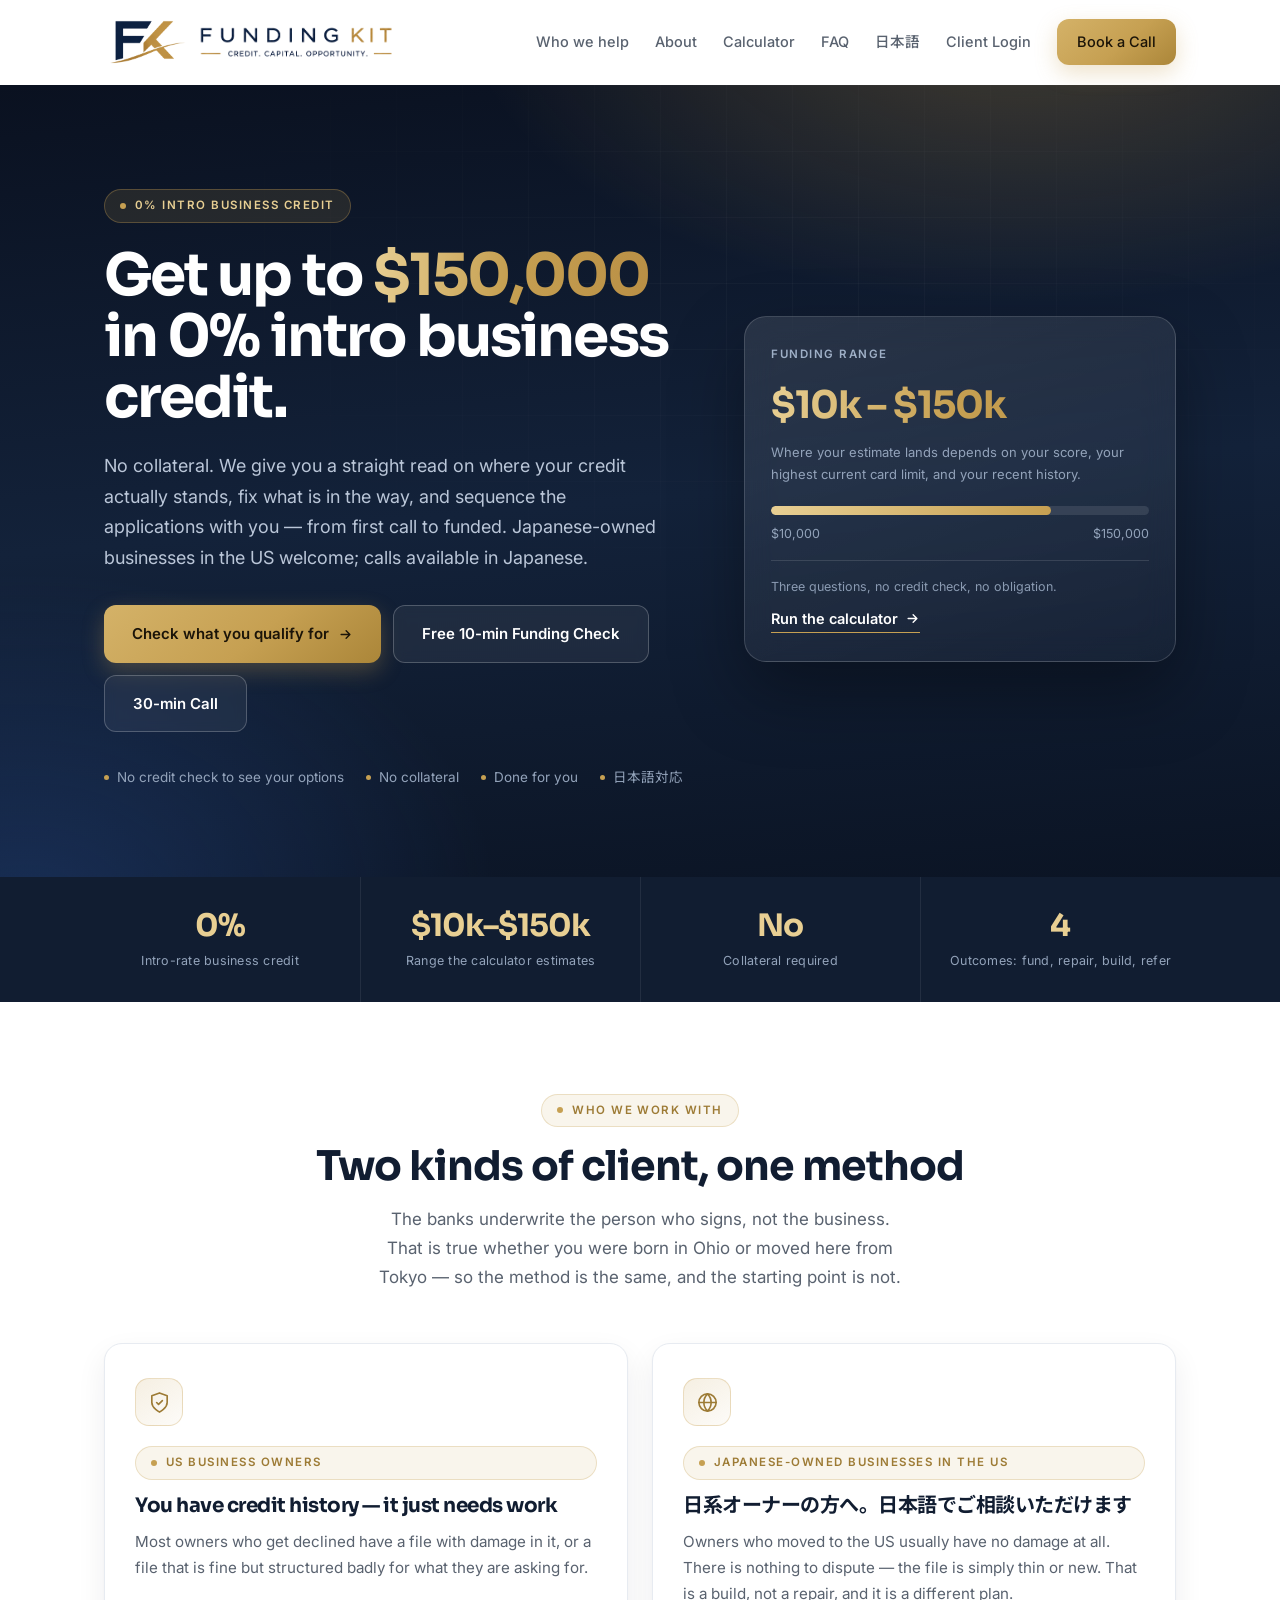
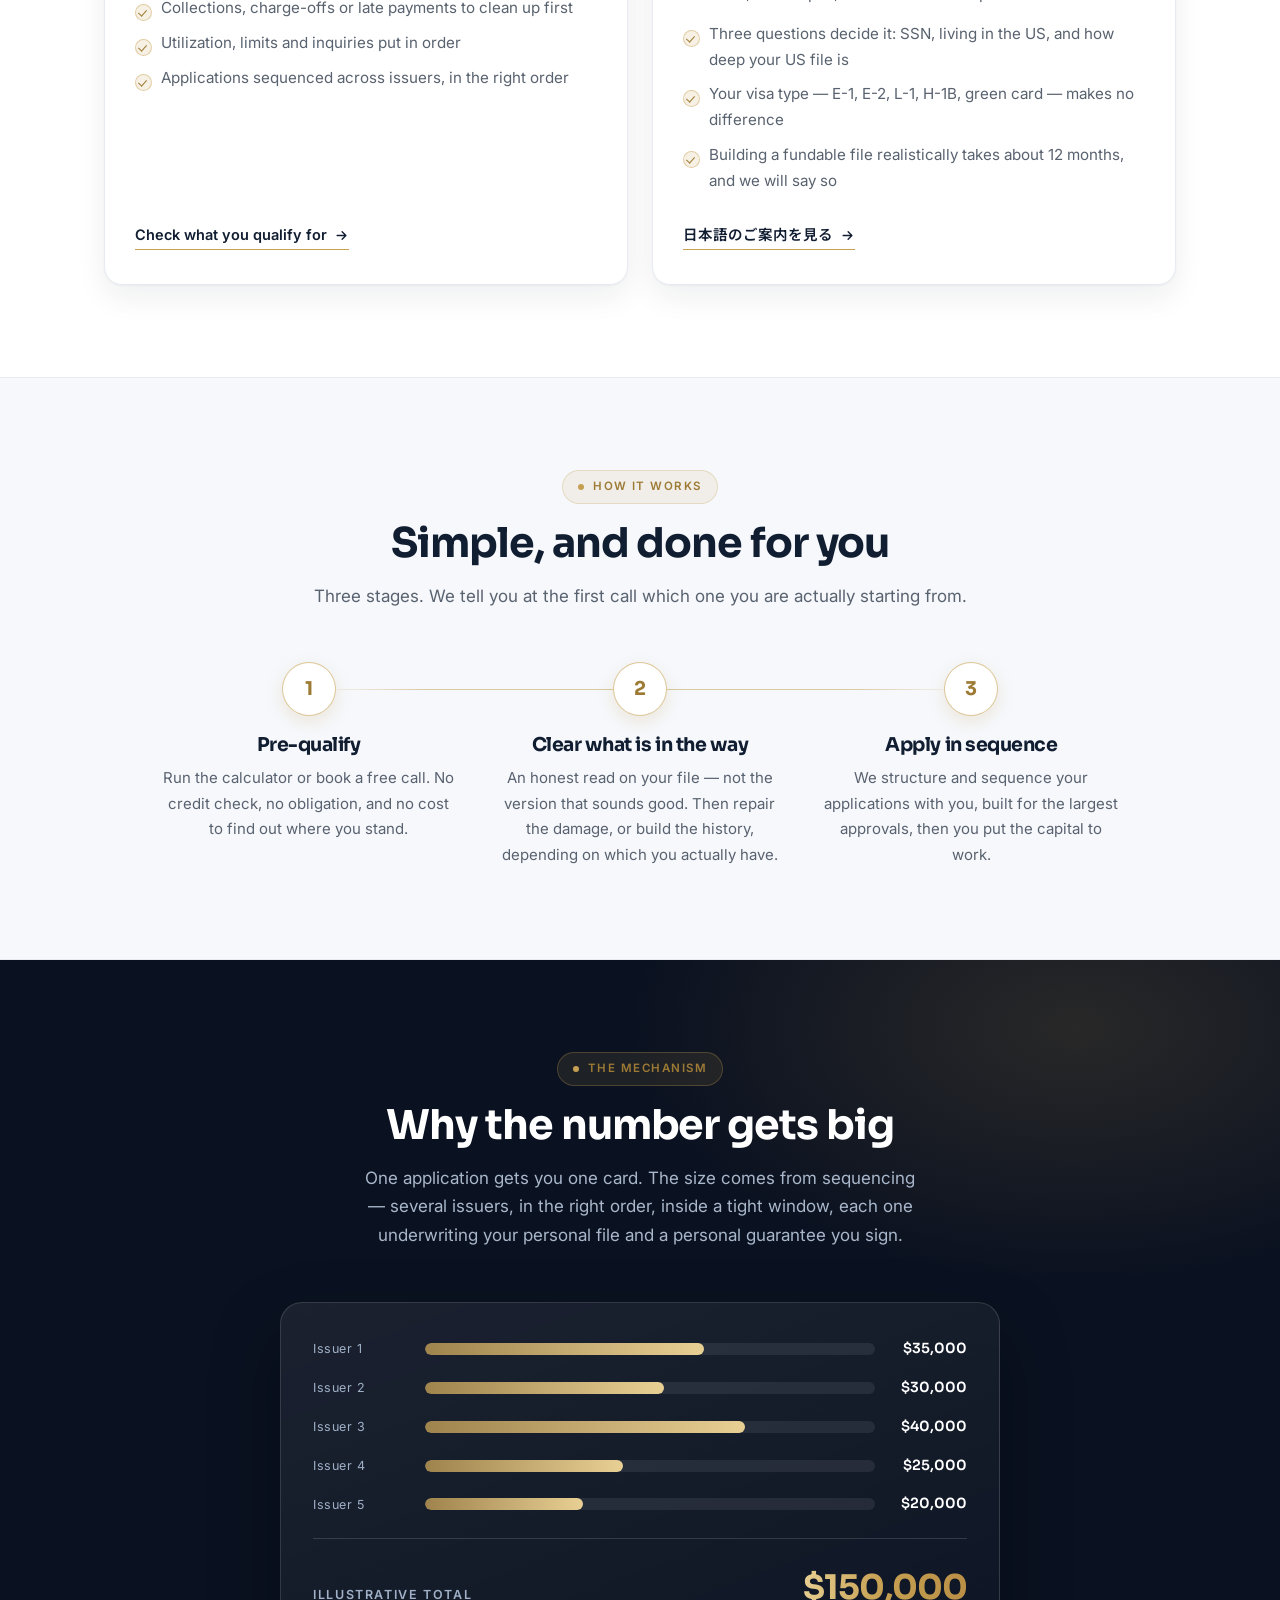
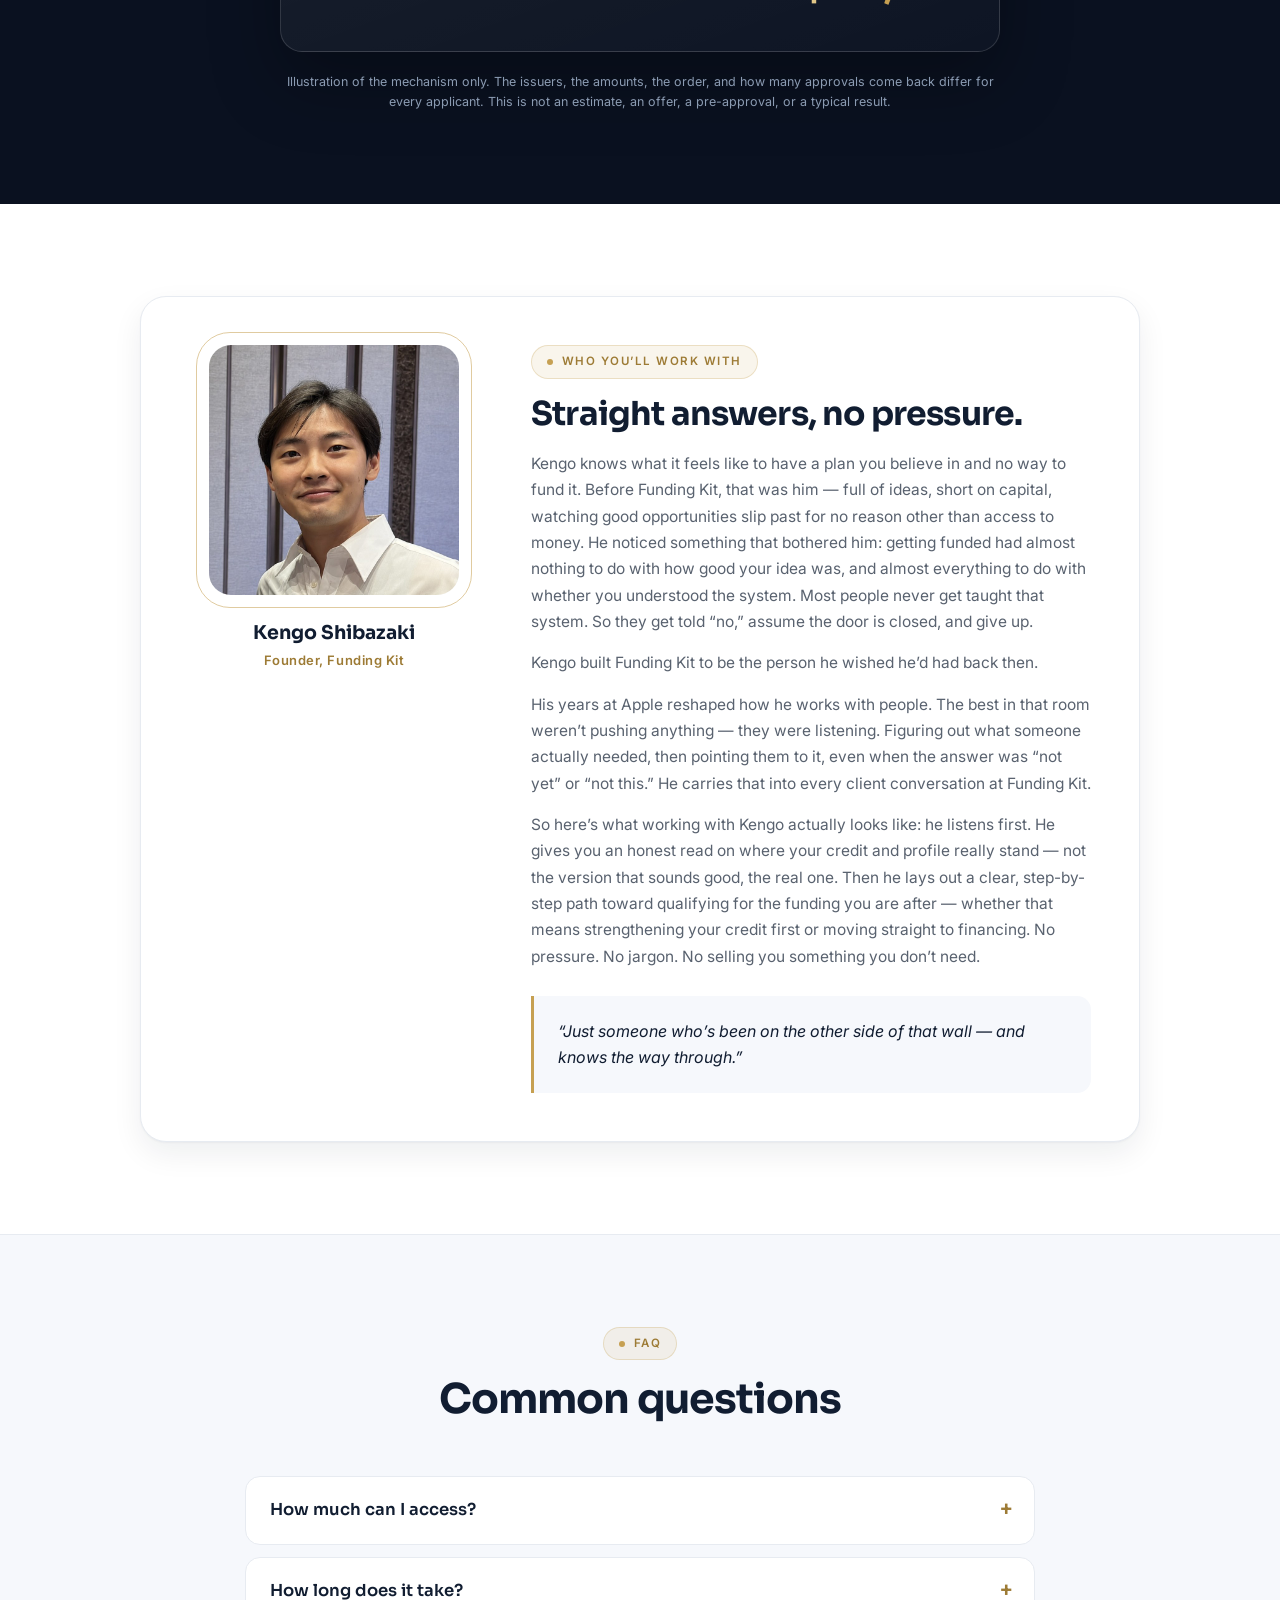
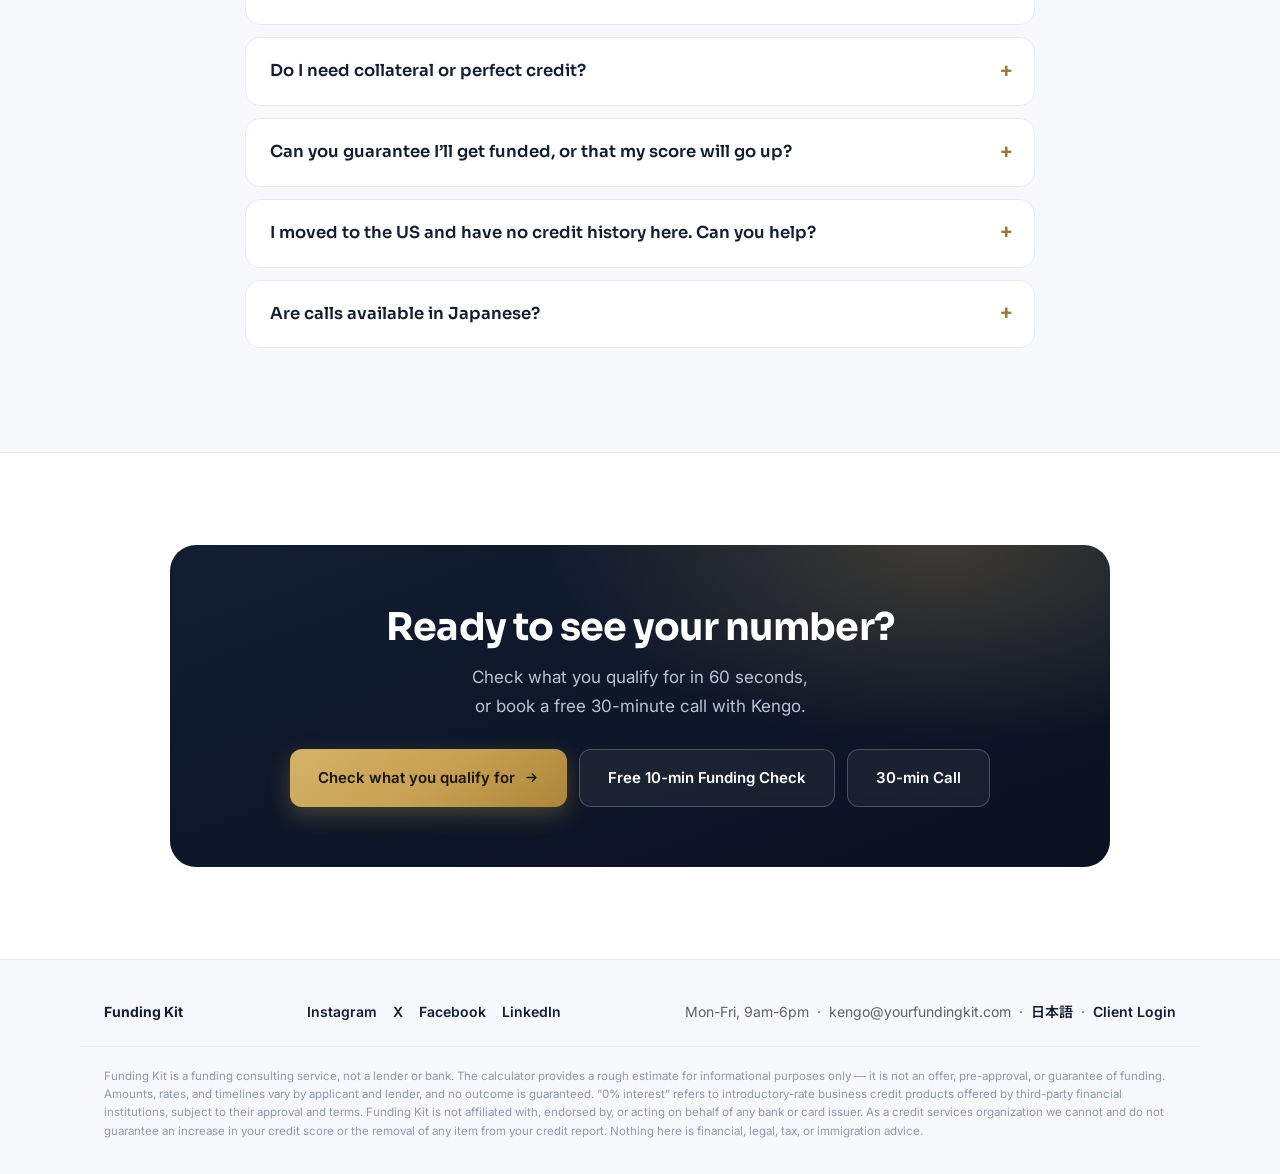
==== commit 00e90549: "calendly 10 min call set up" ====
--- a/index.html
+++ b/index.html
@@ -43,7 +43,7 @@
     <p class="sub">No collateral. We give you a straight read on where your credit actually stands, fix what is in the way, and sequence the applications with you &mdash; from first call to funded. Japanese-owned businesses in the US welcome; calls available in Japanese.</p>
     <div class="cta">
       <a href="calculator" class="btn btn-gold">Check what you qualify for <svg width="15" height="15" viewBox="0 0 24 24" fill="none" stroke="currentColor" stroke-width="2.2" stroke-linecap="round" stroke-linejoin="round"><path d="M5 12h13M13 6l6 6-6 6"/></svg></a>
-      <a href="https://calendly.com/kengo-yourfundingkit/30min" target="_blank" rel="noopener" class="btn btn-ghost">Talk to Kengo</a>
+      <a href="https://calendly.com/kengo-yourfundingkit/10-minute-funding-check" target="_blank" rel="noopener" class="btn btn-ghost">Free 10-min Funding Check</a> <a href="https://calendly.com/kengo-yourfundingkit/30min" target="_blank" rel="noopener" class="btn btn-ghost">30-min Call</a>
     </div>
     <div class="trust">
       <span>No credit check to see your options</span><span>No collateral</span><span>Done for you</span><span lang="ja">日本語対応</span>
@@ -157,7 +157,7 @@
   <p>Check what you qualify for in 60 seconds, or book a free 30-minute call with Kengo.</p>
   <div class="row">
     <a href="calculator" class="btn btn-gold">Check what you qualify for <svg width="15" height="15" viewBox="0 0 24 24" fill="none" stroke="currentColor" stroke-width="2.2" stroke-linecap="round" stroke-linejoin="round"><path d="M5 12h13M13 6l6 6-6 6"/></svg></a>
-    <a href="https://calendly.com/kengo-yourfundingkit/30min" target="_blank" rel="noopener" class="btn btn-ghost">Book a Call</a>
+    <a href="https://calendly.com/kengo-yourfundingkit/10-minute-funding-check" target="_blank" rel="noopener" class="btn btn-ghost">Free 10-min Funding Check</a> <a href="https://calendly.com/kengo-yourfundingkit/30min" target="_blank" rel="noopener" class="btn btn-ghost">30-min Call</a>
   </div>
 </div></div></section>
 <footer><div class="wrap foot">
@@ -169,7 +169,7 @@
 </footer>
 <div class="scta">
   <a href="calculator" class="btn btn-gold">Calculator</a>
-  <a href="https://calendly.com/kengo-yourfundingkit/30min" target="_blank" rel="noopener" class="btn btn-ghost">Book a Call</a>
+  <a href="https://calendly.com/kengo-yourfundingkit/10-minute-funding-check" target="_blank" rel="noopener" class="btn btn-ghost">Free 10-min Funding Check</a>
 </div>
 
 <script>
--- a/site.css
+++ b/site.css
@@ -156,11 +156,10 @@
   /* FOUNDER */
   .founder{display:grid;grid-template-columns:290px 1fr;gap:52px;align-items:start;background:#fff;border:1px solid var(--line);border-radius:26px;padding:48px;box-shadow:var(--sh);max-width:1000px;margin:0 auto}
   @media(max-width:880px){.founder{grid-template-columns:1fr;gap:32px;padding:32px 26px;text-align:center}}
-  .fphoto{position:relative}
-  .av{width:100%;max-width:250px;aspect-ratio:1;border-radius:22px;margin:0 auto;background:var(--navy);color:var(--gold);display:flex;align-items:center;justify-content:center;overflow:hidden;font-family:var(--disp);font-weight:700;font-size:56px;position:relative;z-index:1}
+  .fphoto{position:relative;width:100%;max-width:250px;margin:0 auto}
+  .av{width:100%;aspect-ratio:1;border-radius:22px;background:var(--navy);color:var(--gold);display:flex;align-items:center;justify-content:center;overflow:hidden;font-family:var(--disp);font-weight:700;font-size:56px;position:relative;z-index:1}
   .av img{width:100%;height:100%;object-fit:cover;object-position:center center;display:block}
-  .fphoto:before{content:"";position:absolute;inset:auto auto -12px -12px;width:150px;height:150px;border-radius:22px;border:1.5px solid var(--gold);opacity:.55;z-index:0}
-  @media(max-width:880px){.fphoto:before{display:none}}
+  .fphoto:before{content:"";position:absolute;inset:-13px;border-radius:34px;border:1.5px solid var(--gold);opacity:.55;z-index:0;pointer-events:none}
   .fname{font-family:var(--disp);font-weight:700;color:var(--navy);font-size:19px;margin-top:22px;text-align:center}
   .frole{color:var(--gold-d);font-size:13px;font-weight:600;text-align:center;letter-spacing:.04em}
   .fbio h2{font-size:clamp(24px,3.1vw,33px);margin:16px 0 18px}
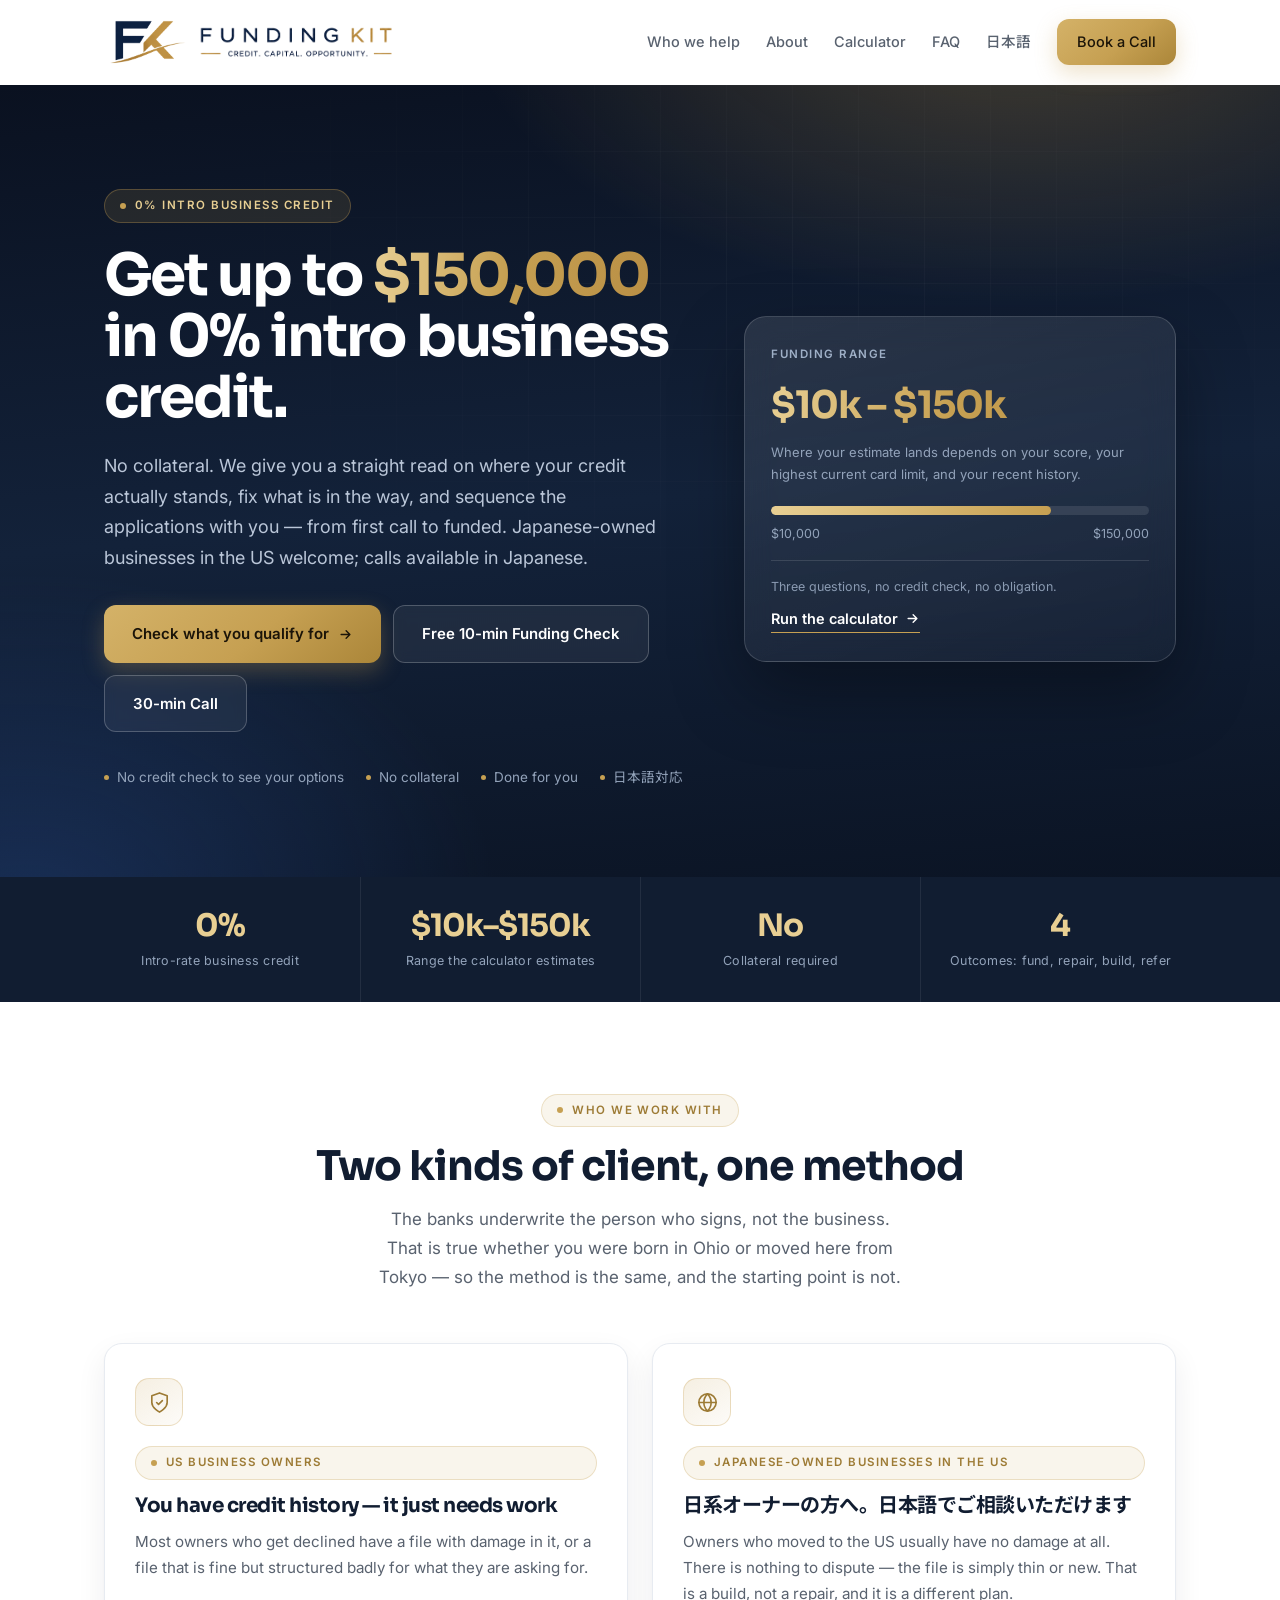
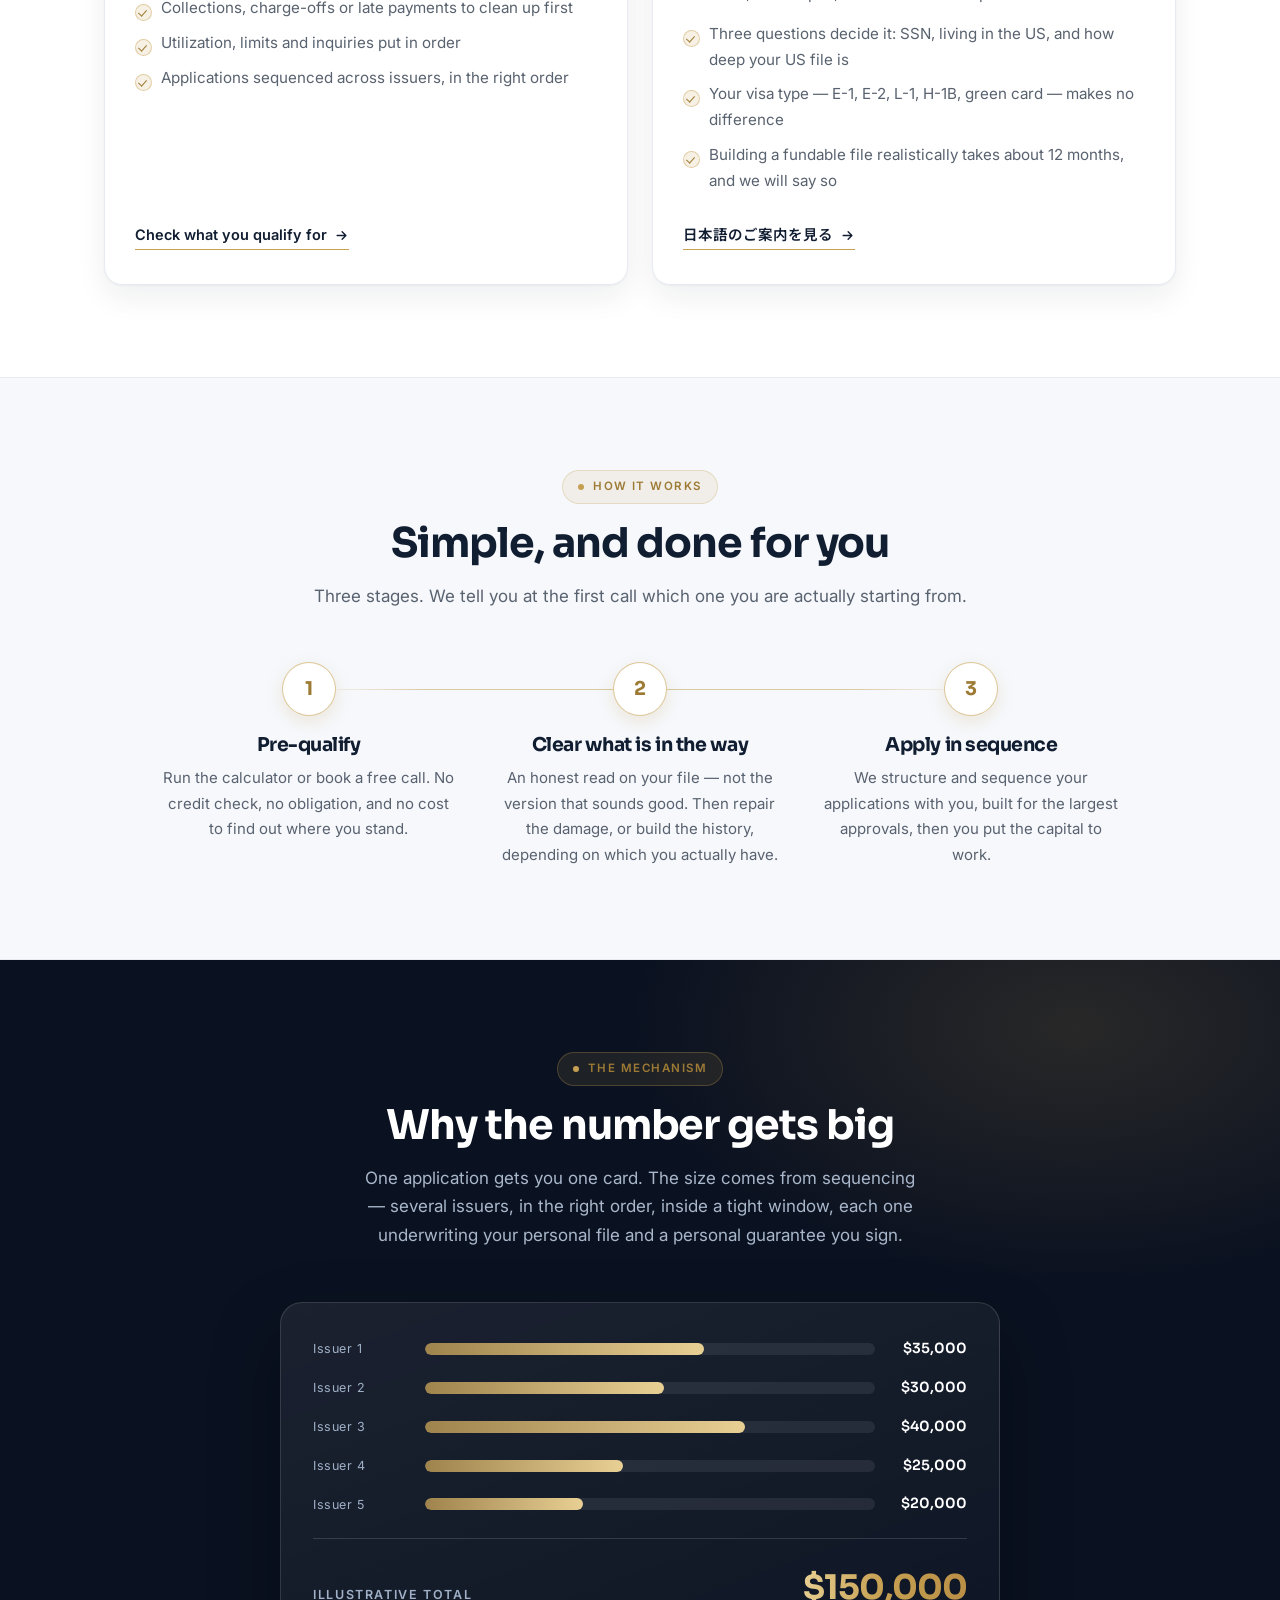
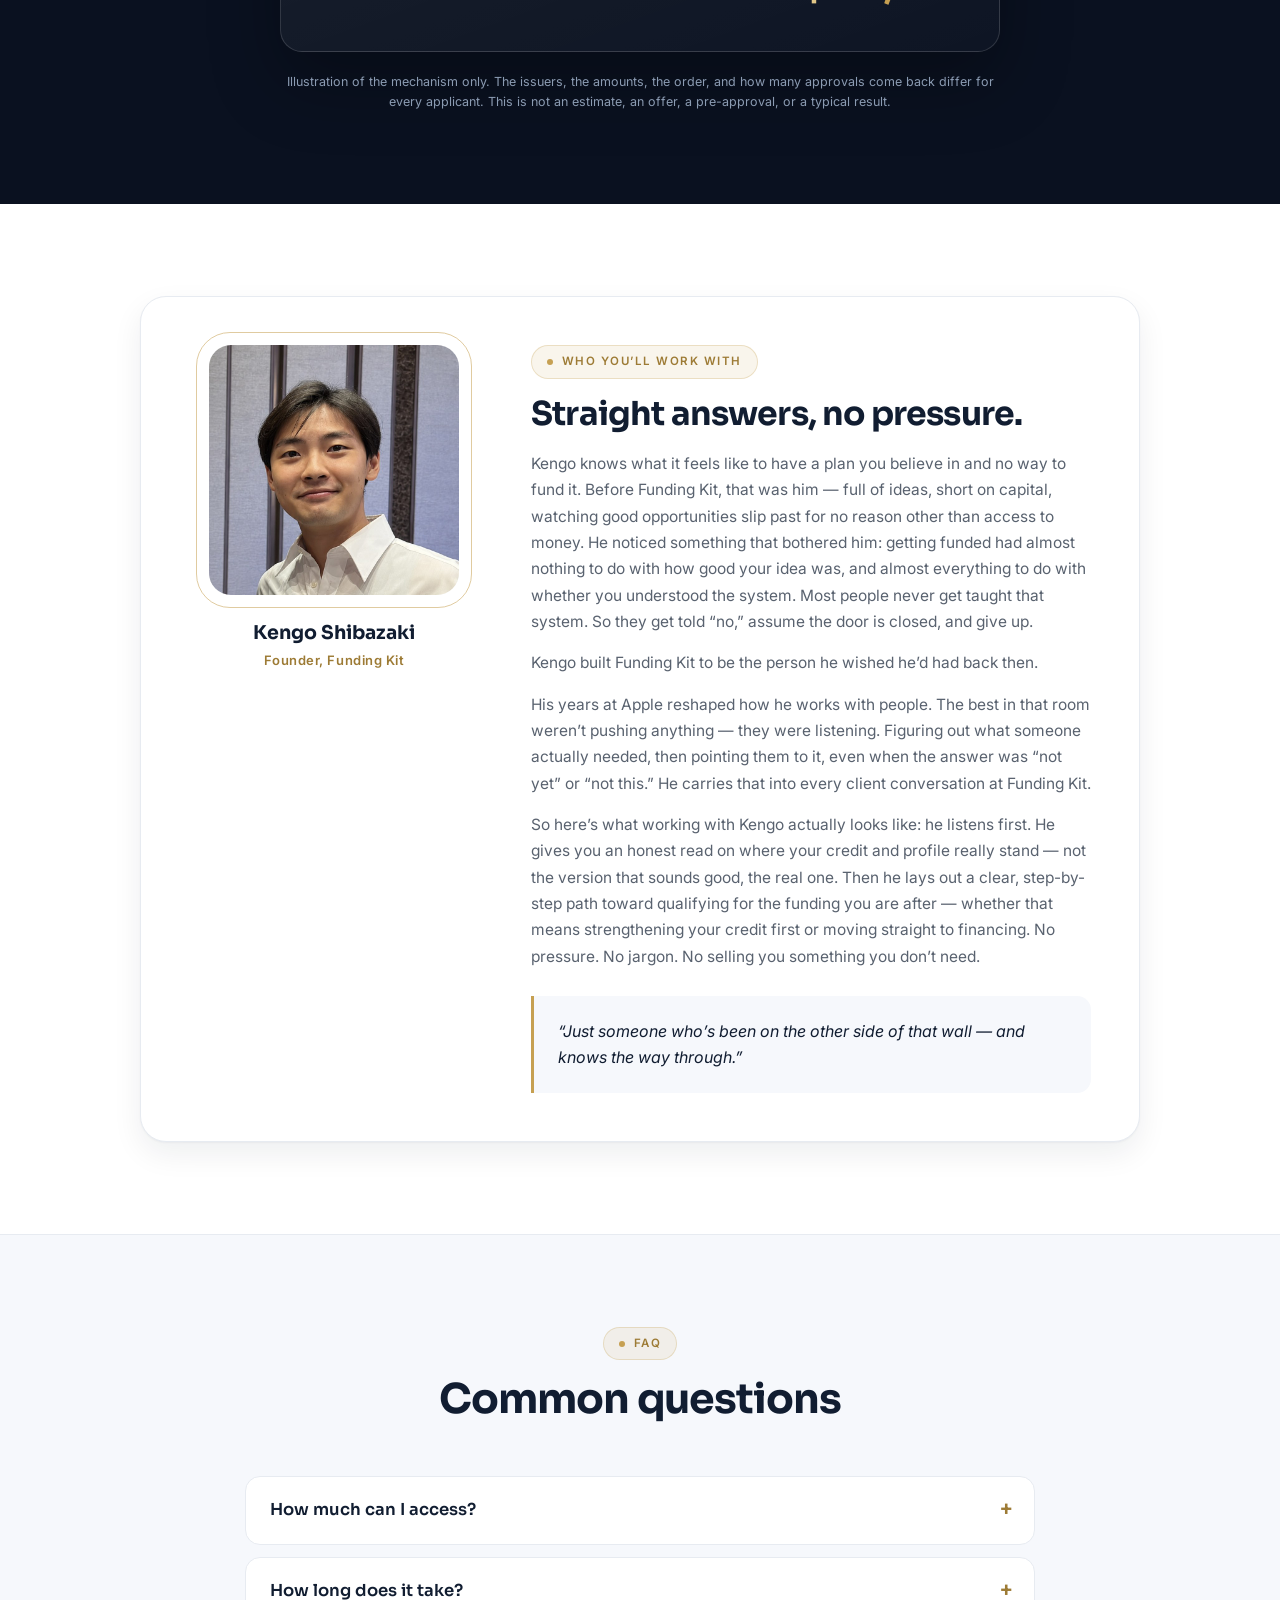
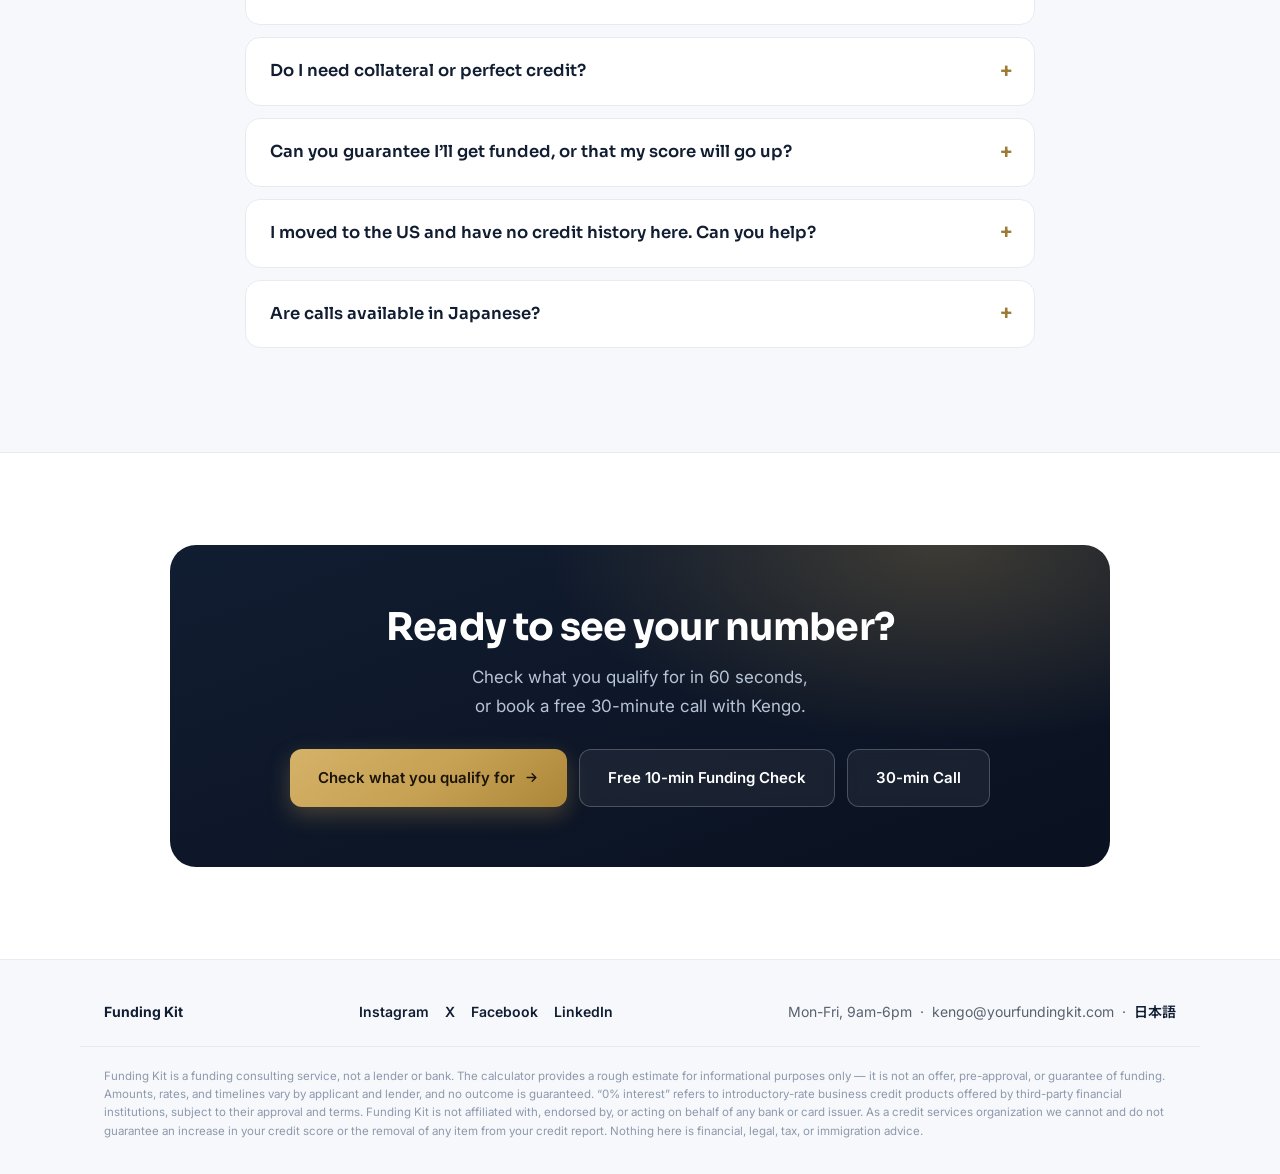
==== commit e0bbcb31: "Remove the Client Login link from the header and footers" ====
--- a/index.html
+++ b/index.html
@@ -30,7 +30,7 @@
     <img src="logo-mark.png" alt="Funding Kit" class="brand-mark"><img src="logo-text.png" alt="Funding Kit — Credit. Capital. Opportunity." class="brand-text">
   </a>
   <nav class="nav-links" onclick="this.classList.remove('open')">
-    <a href="#who">Who we help</a><a href="#about">About</a><a href="calculator">Calculator</a><a href="#faq">FAQ</a><a href="japan" lang="ja">日本語</a><a href="https://yourfundingkit.scorexer.com" target="_blank" rel="noopener">Client Login</a>
+    <a href="#who">Who we help</a><a href="#about">About</a><a href="calculator">Calculator</a><a href="#faq">FAQ</a><a href="japan" lang="ja">日本語</a>
     <a href="https://calendly.com/kengo-yourfundingkit/30min" target="_blank" rel="noopener" class="btn btn-gold" style="padding:11px 20px">Book a Call</a>
   </nav>
   <button class="nav-toggle" aria-label="Menu" onclick="this.closest('.nav').querySelector('.nav-links').classList.toggle('open')"><svg width="26" height="26" viewBox="0 0 24 24" fill="none" stroke="currentColor" stroke-width="2" stroke-linecap="round" aria-hidden="true"><path d="M3 6h18M3 12h18M3 18h18"/></svg></button>
@@ -163,7 +163,7 @@
 <footer><div class="wrap foot">
   <div><strong style="color:var(--navy)">Funding Kit</strong></div>
   <div class="social"><a href="https://www.instagram.com/kengo_shibz" target="_blank" rel="noopener">Instagram</a><a href="https://x.com/kengo_shibz" target="_blank" rel="noopener">X</a><a href="https://www.facebook.com/1191212280751117" target="_blank" rel="noopener">Facebook</a><a href="https://www.linkedin.com/in/kengoshibazaki" target="_blank" rel="noopener">LinkedIn</a></div>
-  <div>Mon-Fri, 9am-6pm &nbsp;·&nbsp; kengo@yourfundingkit.com &nbsp;·&nbsp; <a href="japan" lang="ja">日本語</a> &nbsp;·&nbsp; <a href="https://yourfundingkit.scorexer.com" target="_blank" rel="noopener">Client Login</a></div>
+  <div>Mon-Fri, 9am-6pm &nbsp;·&nbsp; kengo@yourfundingkit.com &nbsp;·&nbsp; <a href="japan" lang="ja">日本語</a></div>
 </div>
 <div class="disc">Funding Kit is a funding consulting service, not a lender or bank. The calculator provides a rough estimate for informational purposes only — it is not an offer, pre-approval, or guarantee of funding. Amounts, rates, and timelines vary by applicant and lender, and no outcome is guaranteed. “0% interest” refers to introductory-rate business credit products offered by third-party financial institutions, subject to their approval and terms. Funding Kit is not affiliated with, endorsed by, or acting on behalf of any bank or card issuer. As a credit services organization we cannot and do not guarantee an increase in your credit score or the removal of any item from your credit report. Nothing here is financial, legal, tax, or immigration advice.</div>
 </footer>
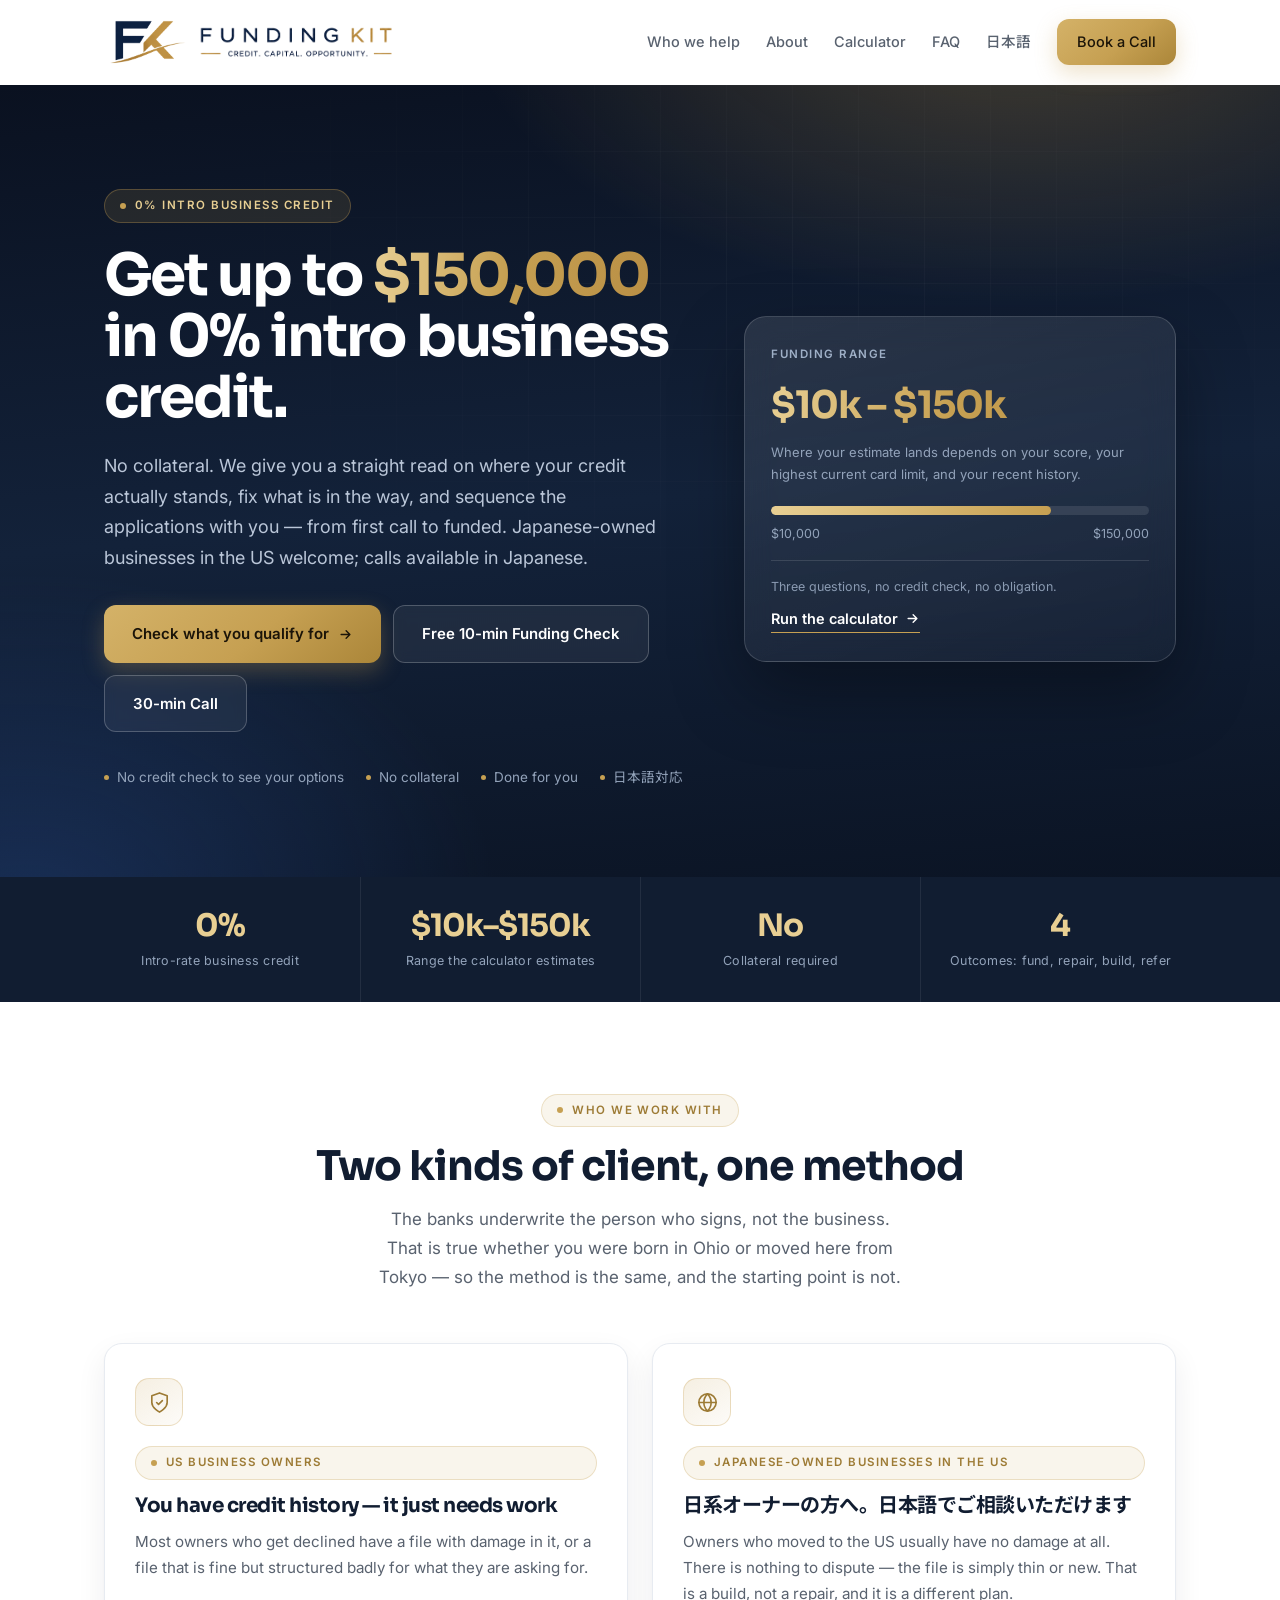
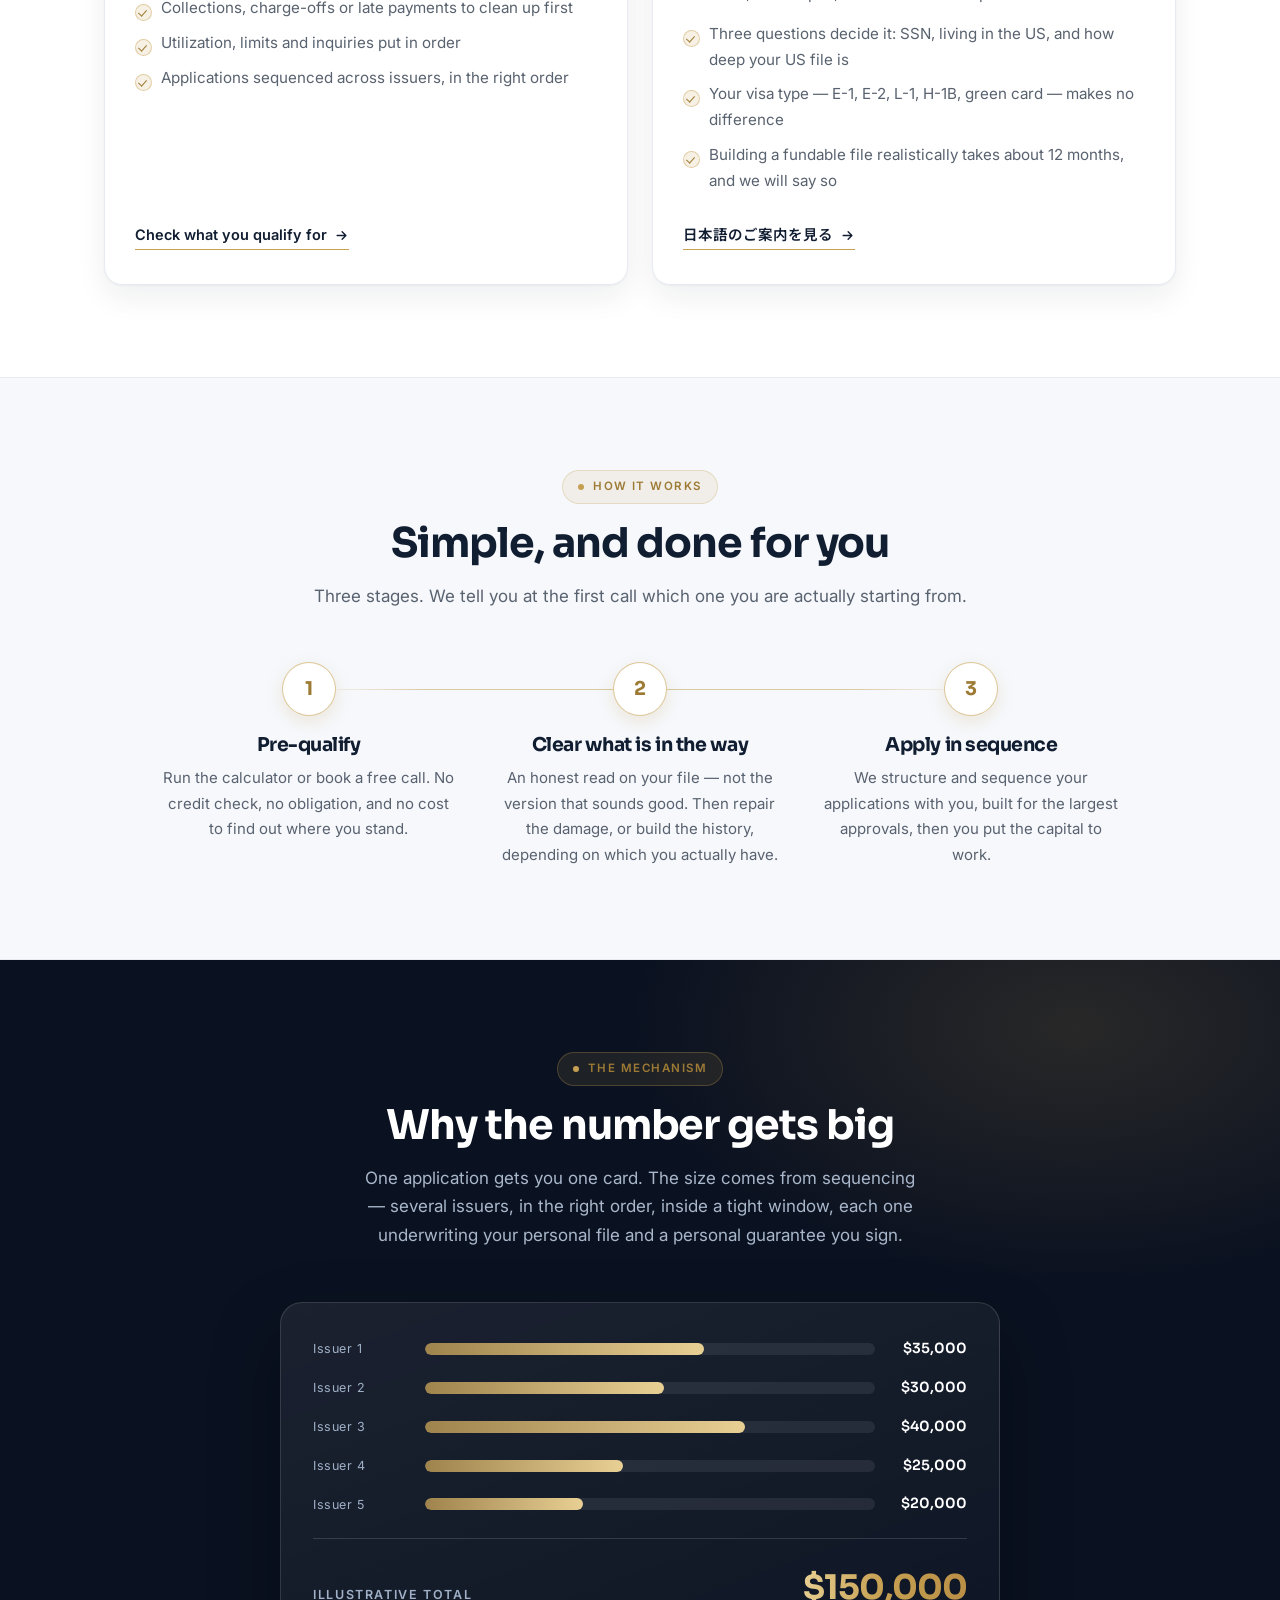
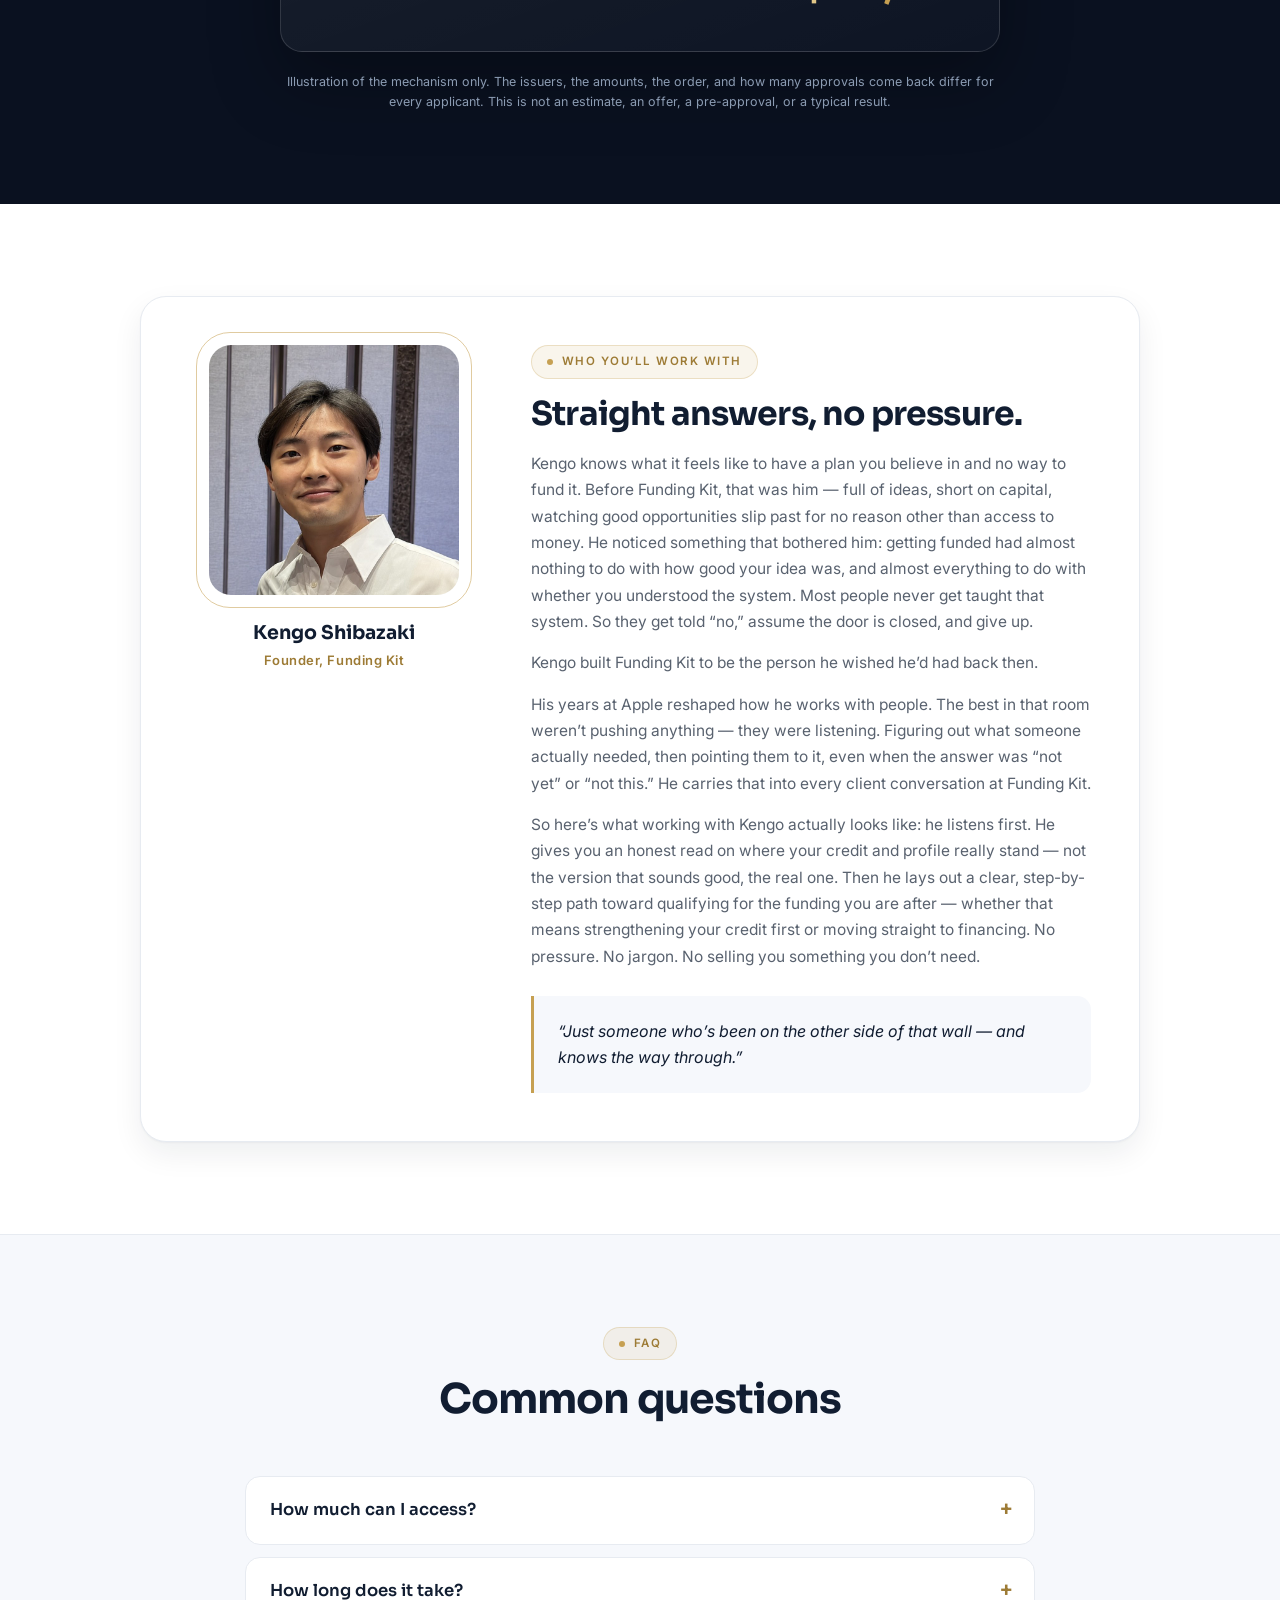
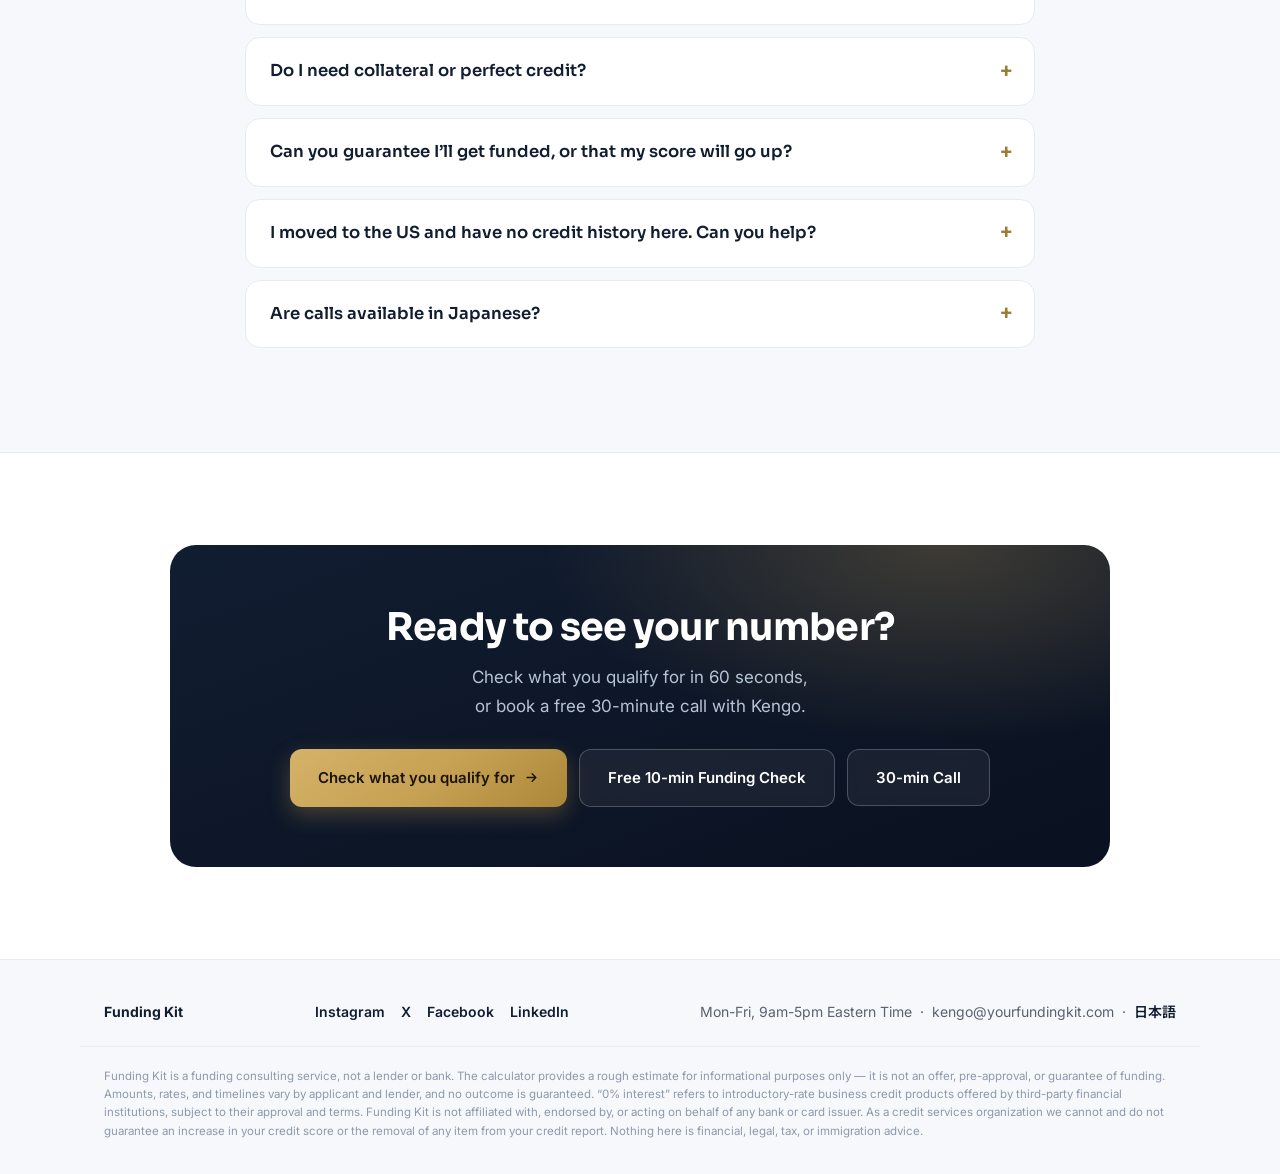
==== commit aae72e09: "Route homepage bookings to Cal.com and show Eastern business hours" ====
--- a/index.html
+++ b/index.html
@@ -23,6 +23,7 @@
 <link rel="preconnect" href="https://fonts.gstatic.com" crossorigin>
 <link href="https://fonts.googleapis.com/css2?family=Inter:wght@400;500;600;700&family=Sora:wght@600;700&family=Noto+Sans+JP:wght@400;500;700&display=swap" rel="stylesheet">
 <link rel="stylesheet" href="site.css">
+<script src="/booking-links.js" defer></script>
 </head>
 <body>
 <header id="top"><div class="wrap nav">
@@ -31,7 +32,7 @@
   </a>
   <nav class="nav-links" onclick="this.classList.remove('open')">
     <a href="#who">Who we help</a><a href="#about">About</a><a href="calculator">Calculator</a><a href="#faq">FAQ</a><a href="japan" lang="ja">日本語</a>
-    <a href="https://calendly.com/kengo-yourfundingkit/30min" target="_blank" rel="noopener" class="btn btn-gold" style="padding:11px 20px">Book a Call</a>
+    <a href="https://cal.com/kengo-shibazaki-nvr07t/30min?utm_source=website&utm_medium=booking_cta&utm_content=home" target="_blank" rel="noopener" class="btn btn-gold" style="padding:11px 20px">Book a Call</a>
   </nav>
   <button class="nav-toggle" aria-label="Menu" onclick="this.closest('.nav').querySelector('.nav-links').classList.toggle('open')"><svg width="26" height="26" viewBox="0 0 24 24" fill="none" stroke="currentColor" stroke-width="2" stroke-linecap="round" aria-hidden="true"><path d="M3 6h18M3 12h18M3 18h18"/></svg></button>
 </div></header>
@@ -43,7 +44,7 @@
     <p class="sub">No collateral. We give you a straight read on where your credit actually stands, fix what is in the way, and sequence the applications with you &mdash; from first call to funded. Japanese-owned businesses in the US welcome; calls available in Japanese.</p>
     <div class="cta">
       <a href="calculator" class="btn btn-gold">Check what you qualify for <svg width="15" height="15" viewBox="0 0 24 24" fill="none" stroke="currentColor" stroke-width="2.2" stroke-linecap="round" stroke-linejoin="round"><path d="M5 12h13M13 6l6 6-6 6"/></svg></a>
-      <a href="https://calendly.com/kengo-yourfundingkit/10-minute-funding-check" target="_blank" rel="noopener" class="btn btn-ghost">Free 10-min Funding Check</a> <a href="https://calendly.com/kengo-yourfundingkit/30min" target="_blank" rel="noopener" class="btn btn-ghost">30-min Call</a>
+      <a href="https://cal.com/kengo-shibazaki-nvr07t/10-minute-fundingkit-intro?utm_source=website&utm_medium=booking_cta&utm_content=home" target="_blank" rel="noopener" class="btn btn-ghost">Free 10-min Funding Check</a> <a href="https://cal.com/kengo-shibazaki-nvr07t/30min?utm_source=website&utm_medium=booking_cta&utm_content=home" target="_blank" rel="noopener" class="btn btn-ghost">30-min Call</a>
     </div>
     <div class="trust">
       <span>No credit check to see your options</span><span>No collateral</span><span>Done for you</span><span lang="ja">日本語対応</span>
@@ -157,19 +158,19 @@
   <p>Check what you qualify for in 60 seconds, or book a free 30-minute call with Kengo.</p>
   <div class="row">
     <a href="calculator" class="btn btn-gold">Check what you qualify for <svg width="15" height="15" viewBox="0 0 24 24" fill="none" stroke="currentColor" stroke-width="2.2" stroke-linecap="round" stroke-linejoin="round"><path d="M5 12h13M13 6l6 6-6 6"/></svg></a>
-    <a href="https://calendly.com/kengo-yourfundingkit/10-minute-funding-check" target="_blank" rel="noopener" class="btn btn-ghost">Free 10-min Funding Check</a> <a href="https://calendly.com/kengo-yourfundingkit/30min" target="_blank" rel="noopener" class="btn btn-ghost">30-min Call</a>
+    <a href="https://cal.com/kengo-shibazaki-nvr07t/10-minute-fundingkit-intro?utm_source=website&utm_medium=booking_cta&utm_content=home" target="_blank" rel="noopener" class="btn btn-ghost">Free 10-min Funding Check</a> <a href="https://cal.com/kengo-shibazaki-nvr07t/30min?utm_source=website&utm_medium=booking_cta&utm_content=home" target="_blank" rel="noopener" class="btn btn-ghost">30-min Call</a>
   </div>
 </div></div></section>
 <footer><div class="wrap foot">
   <div><strong style="color:var(--navy)">Funding Kit</strong></div>
   <div class="social"><a href="https://www.instagram.com/kengo_shibz" target="_blank" rel="noopener">Instagram</a><a href="https://x.com/kengo_shibz" target="_blank" rel="noopener">X</a><a href="https://www.facebook.com/1191212280751117" target="_blank" rel="noopener">Facebook</a><a href="https://www.linkedin.com/in/kengoshibazaki" target="_blank" rel="noopener">LinkedIn</a></div>
-  <div>Mon-Fri, 9am-6pm &nbsp;·&nbsp; kengo@yourfundingkit.com &nbsp;·&nbsp; <a href="japan" lang="ja">日本語</a></div>
+  <div>Mon-Fri, 9am-5pm Eastern Time &nbsp;·&nbsp; kengo@yourfundingkit.com &nbsp;·&nbsp; <a href="japan" lang="ja">日本語</a></div>
 </div>
 <div class="disc">Funding Kit is a funding consulting service, not a lender or bank. The calculator provides a rough estimate for informational purposes only — it is not an offer, pre-approval, or guarantee of funding. Amounts, rates, and timelines vary by applicant and lender, and no outcome is guaranteed. “0% interest” refers to introductory-rate business credit products offered by third-party financial institutions, subject to their approval and terms. Funding Kit is not affiliated with, endorsed by, or acting on behalf of any bank or card issuer. As a credit services organization we cannot and do not guarantee an increase in your credit score or the removal of any item from your credit report. Nothing here is financial, legal, tax, or immigration advice.</div>
 </footer>
 <div class="scta">
   <a href="calculator" class="btn btn-gold">Calculator</a>
-  <a href="https://calendly.com/kengo-yourfundingkit/10-minute-funding-check" target="_blank" rel="noopener" class="btn btn-ghost">Free 10-min Funding Check</a>
+  <a href="https://cal.com/kengo-shibazaki-nvr07t/10-minute-fundingkit-intro?utm_source=website&utm_medium=booking_cta&utm_content=home" target="_blank" rel="noopener" class="btn btn-ghost">Free 10-min Funding Check</a>
 </div>
 
 <script>
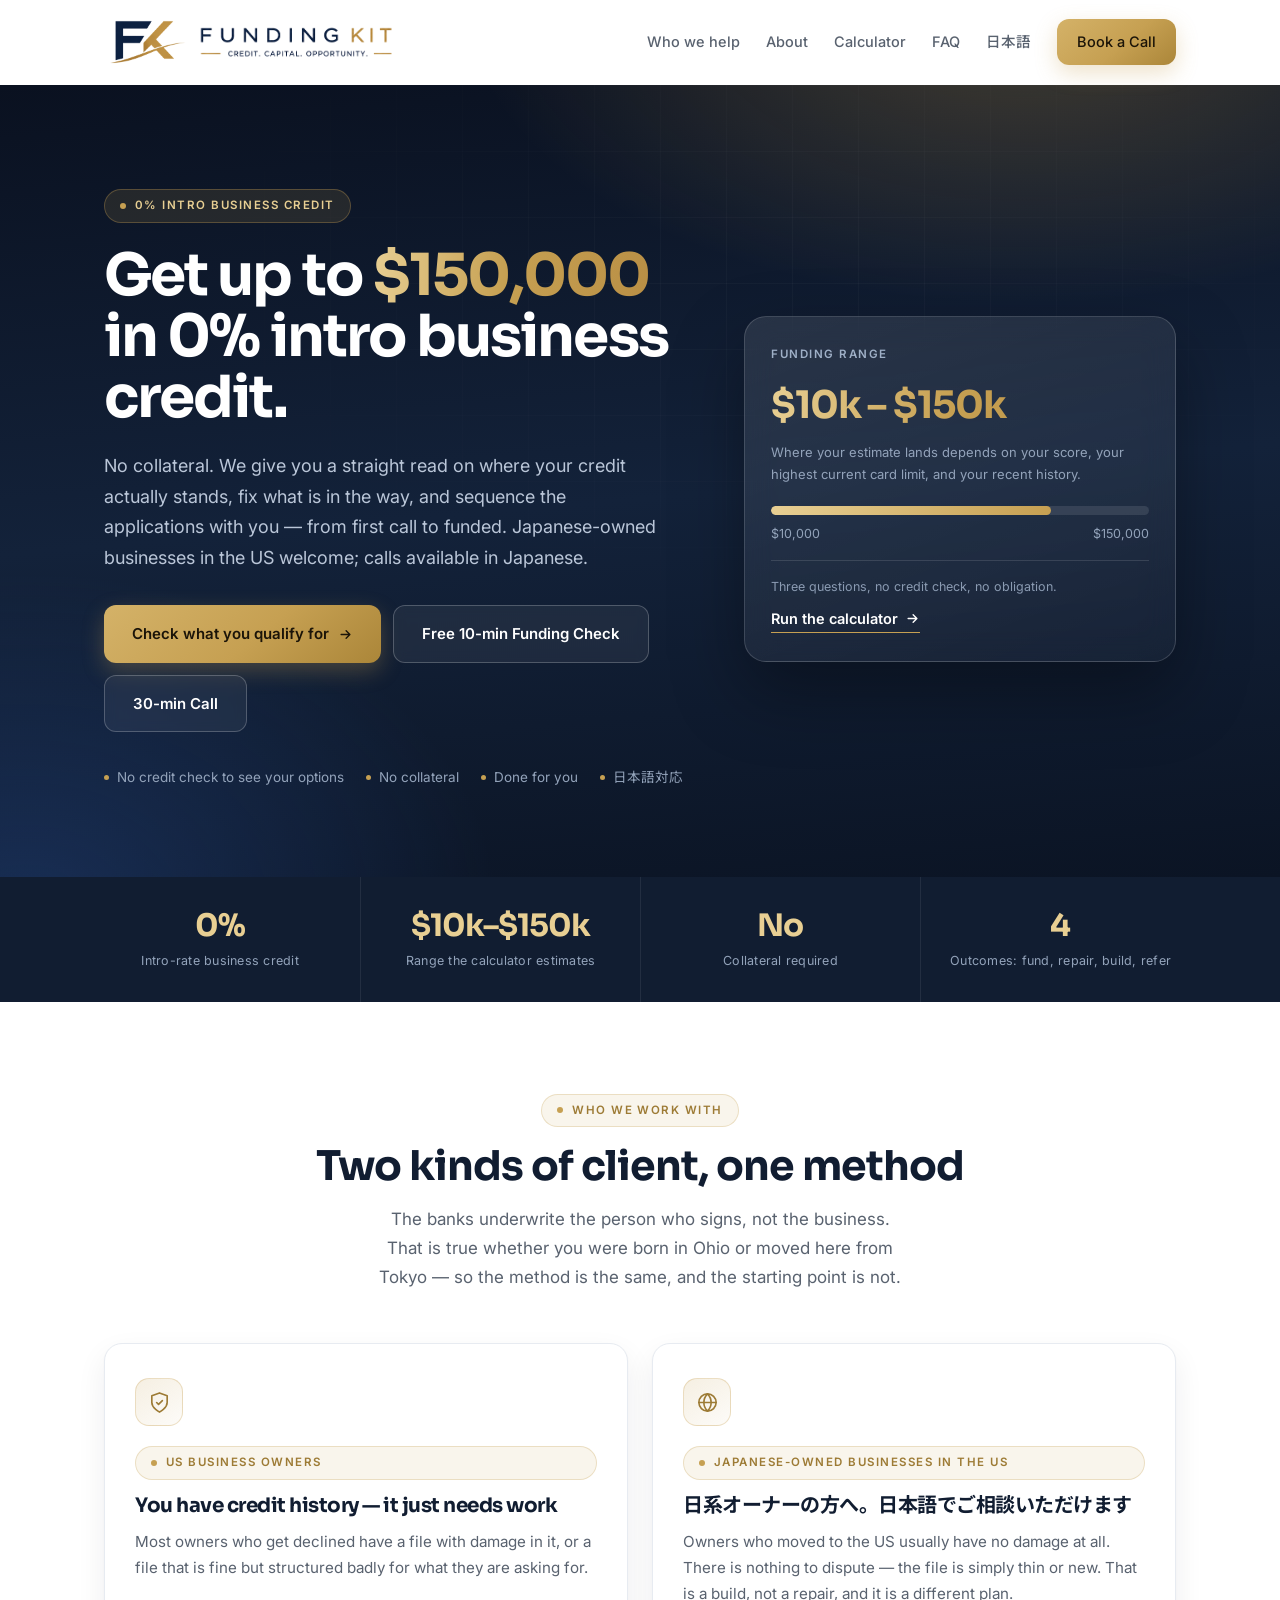
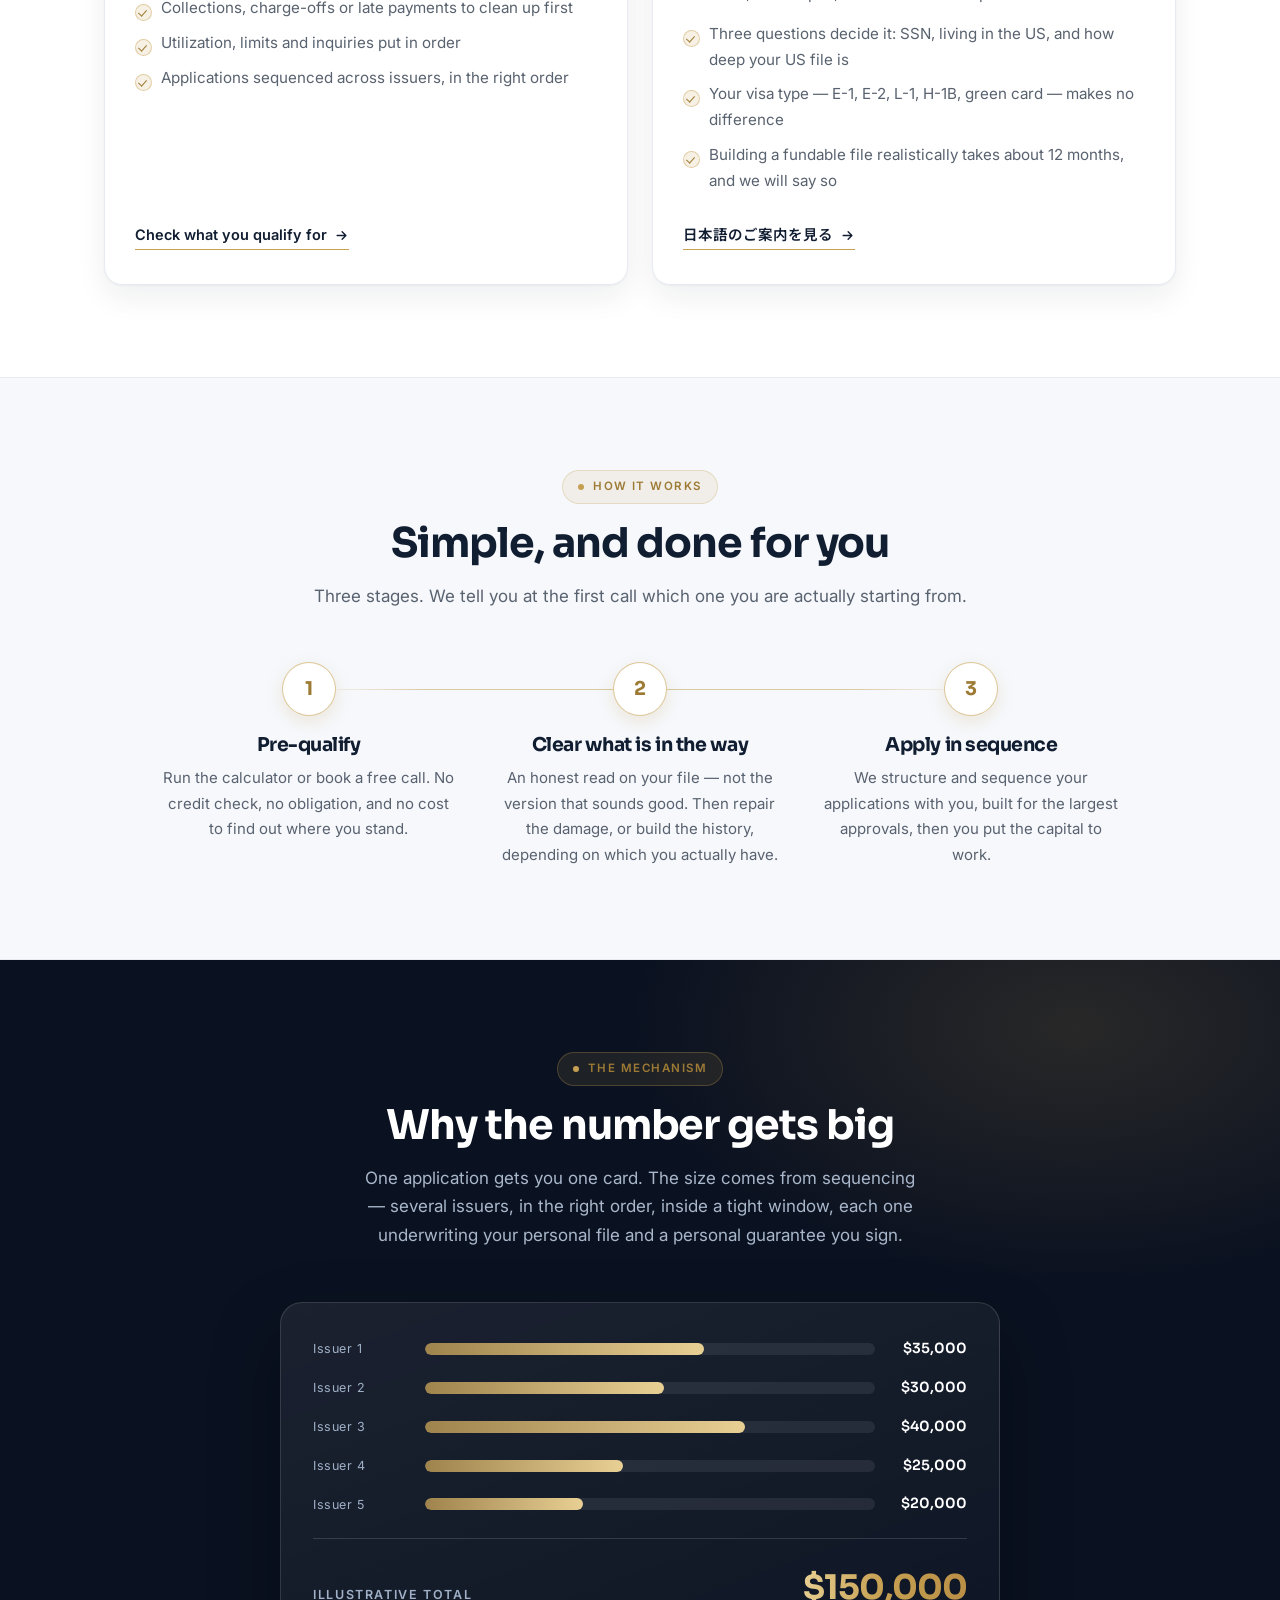
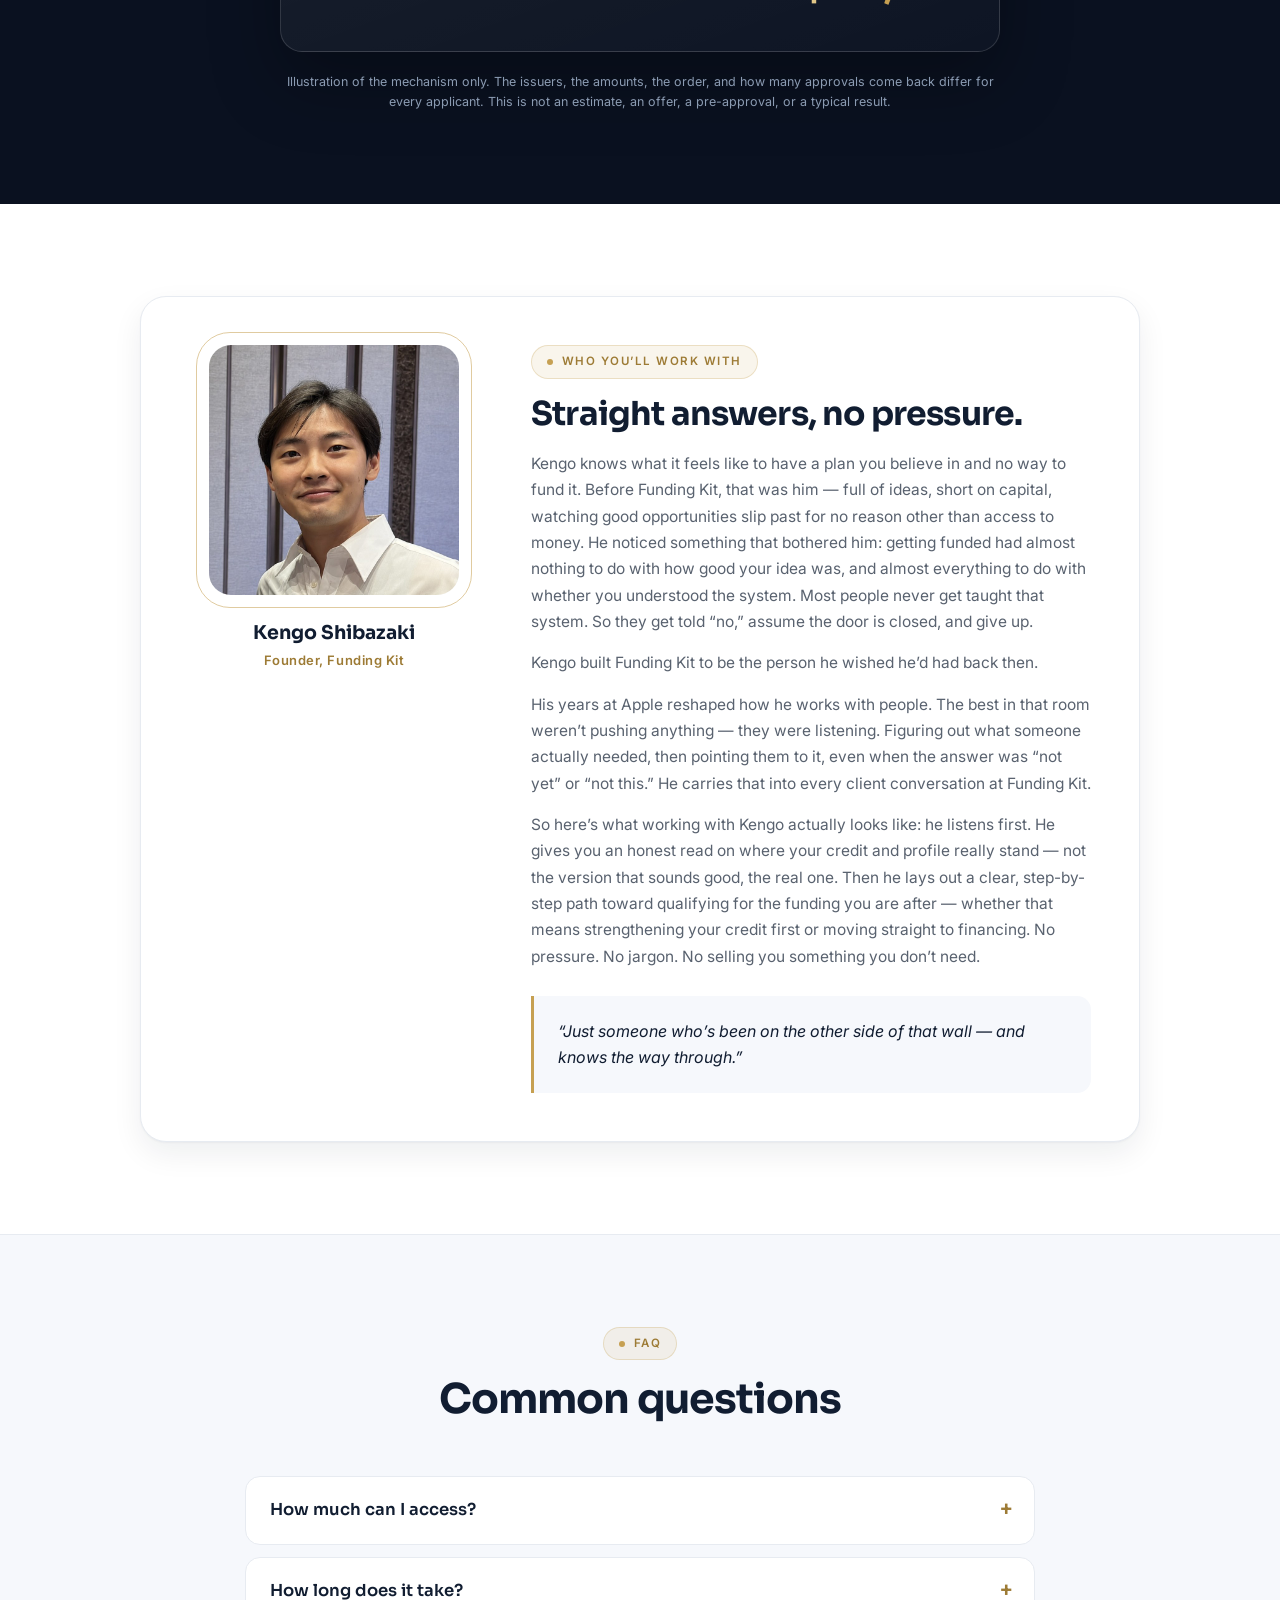
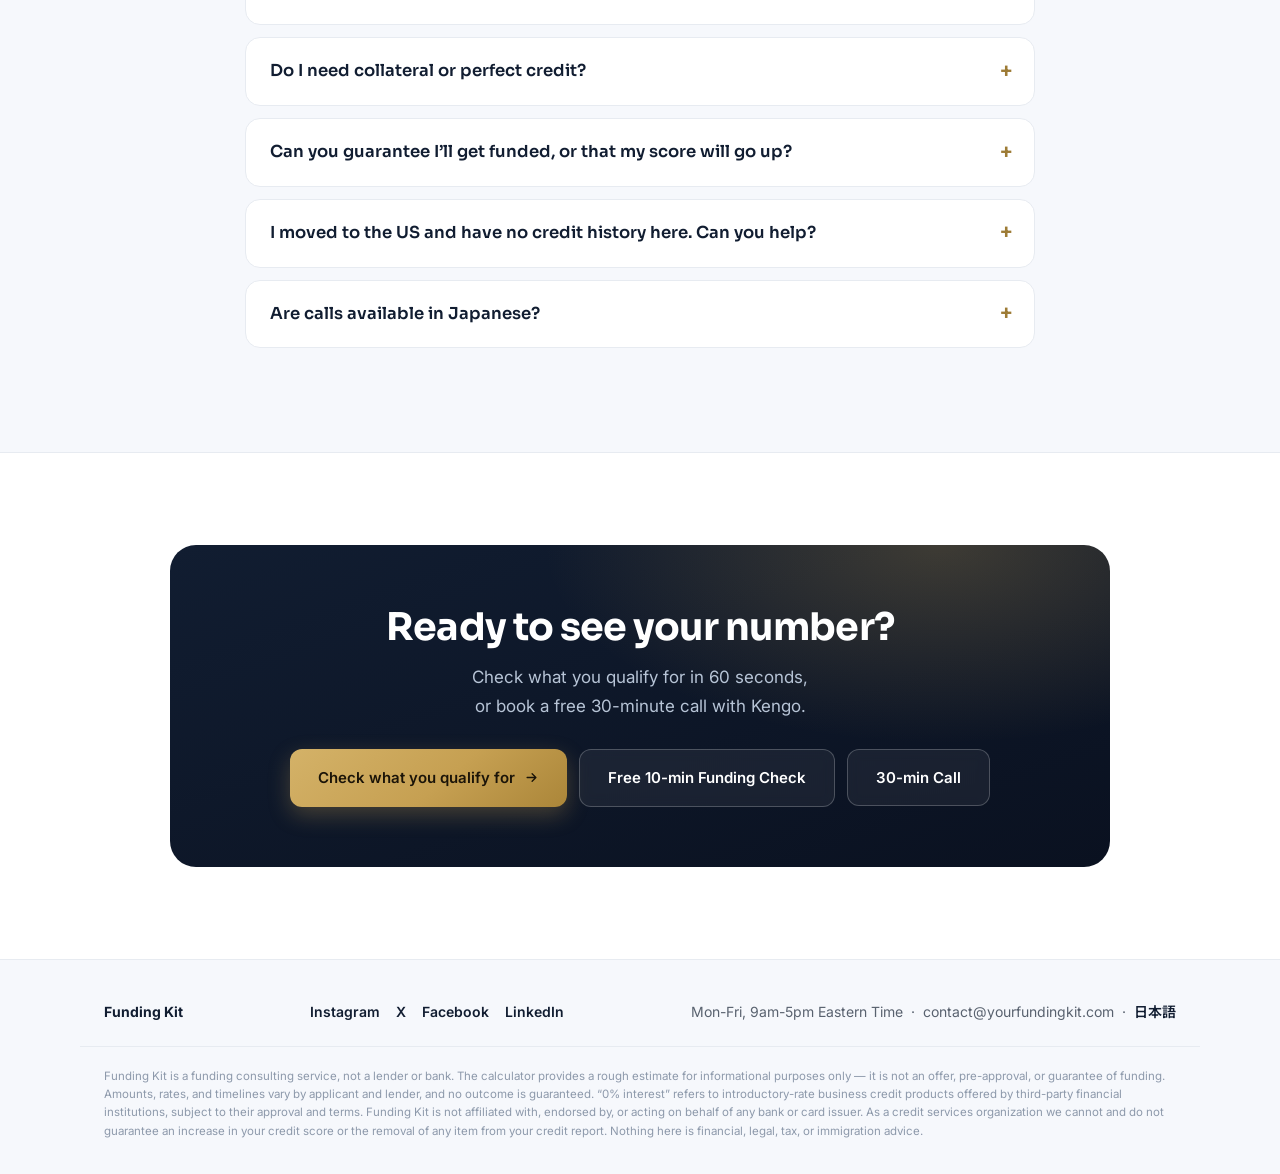
==== commit e323a501: "Use contact address across FundingKit website" ====
--- a/index.html
+++ b/index.html
@@ -32,7 +32,7 @@
   </a>
   <nav class="nav-links" onclick="this.classList.remove('open')">
     <a href="#who">Who we help</a><a href="#about">About</a><a href="calculator">Calculator</a><a href="#faq">FAQ</a><a href="japan" lang="ja">日本語</a>
-    <a href="https://cal.com/kengo-shibazaki-nvr07t/30min?utm_source=website&utm_medium=booking_cta&utm_content=home" target="_blank" rel="noopener" class="btn btn-gold" style="padding:11px 20px">Book a Call</a>
+    <a href="https://cal.com/kengo-shibazaki-nvr07t/30min?cal.tz=America%2FNew_York&utm_source=website&utm_medium=booking_cta&utm_content=home" target="_blank" rel="noopener" class="btn btn-gold" style="padding:11px 20px">Book a Call</a>
   </nav>
   <button class="nav-toggle" aria-label="Menu" onclick="this.closest('.nav').querySelector('.nav-links').classList.toggle('open')"><svg width="26" height="26" viewBox="0 0 24 24" fill="none" stroke="currentColor" stroke-width="2" stroke-linecap="round" aria-hidden="true"><path d="M3 6h18M3 12h18M3 18h18"/></svg></button>
 </div></header>
@@ -44,7 +44,7 @@
     <p class="sub">No collateral. We give you a straight read on where your credit actually stands, fix what is in the way, and sequence the applications with you &mdash; from first call to funded. Japanese-owned businesses in the US welcome; calls available in Japanese.</p>
     <div class="cta">
       <a href="calculator" class="btn btn-gold">Check what you qualify for <svg width="15" height="15" viewBox="0 0 24 24" fill="none" stroke="currentColor" stroke-width="2.2" stroke-linecap="round" stroke-linejoin="round"><path d="M5 12h13M13 6l6 6-6 6"/></svg></a>
-      <a href="https://cal.com/kengo-shibazaki-nvr07t/10-minute-fundingkit-intro?utm_source=website&utm_medium=booking_cta&utm_content=home" target="_blank" rel="noopener" class="btn btn-ghost">Free 10-min Funding Check</a> <a href="https://cal.com/kengo-shibazaki-nvr07t/30min?utm_source=website&utm_medium=booking_cta&utm_content=home" target="_blank" rel="noopener" class="btn btn-ghost">30-min Call</a>
+      <a href="https://cal.com/kengo-shibazaki-nvr07t/10-minute-fundingkit-intro?cal.tz=America%2FNew_York&utm_source=website&utm_medium=booking_cta&utm_content=home" target="_blank" rel="noopener" class="btn btn-ghost">Free 10-min Funding Check</a> <a href="https://cal.com/kengo-shibazaki-nvr07t/30min?cal.tz=America%2FNew_York&utm_source=website&utm_medium=booking_cta&utm_content=home" target="_blank" rel="noopener" class="btn btn-ghost">30-min Call</a>
     </div>
     <div class="trust">
       <span>No credit check to see your options</span><span>No collateral</span><span>Done for you</span><span lang="ja">日本語対応</span>
@@ -158,19 +158,19 @@
   <p>Check what you qualify for in 60 seconds, or book a free 30-minute call with Kengo.</p>
   <div class="row">
     <a href="calculator" class="btn btn-gold">Check what you qualify for <svg width="15" height="15" viewBox="0 0 24 24" fill="none" stroke="currentColor" stroke-width="2.2" stroke-linecap="round" stroke-linejoin="round"><path d="M5 12h13M13 6l6 6-6 6"/></svg></a>
-    <a href="https://cal.com/kengo-shibazaki-nvr07t/10-minute-fundingkit-intro?utm_source=website&utm_medium=booking_cta&utm_content=home" target="_blank" rel="noopener" class="btn btn-ghost">Free 10-min Funding Check</a> <a href="https://cal.com/kengo-shibazaki-nvr07t/30min?utm_source=website&utm_medium=booking_cta&utm_content=home" target="_blank" rel="noopener" class="btn btn-ghost">30-min Call</a>
+    <a href="https://cal.com/kengo-shibazaki-nvr07t/10-minute-fundingkit-intro?cal.tz=America%2FNew_York&utm_source=website&utm_medium=booking_cta&utm_content=home" target="_blank" rel="noopener" class="btn btn-ghost">Free 10-min Funding Check</a> <a href="https://cal.com/kengo-shibazaki-nvr07t/30min?cal.tz=America%2FNew_York&utm_source=website&utm_medium=booking_cta&utm_content=home" target="_blank" rel="noopener" class="btn btn-ghost">30-min Call</a>
   </div>
 </div></div></section>
 <footer><div class="wrap foot">
   <div><strong style="color:var(--navy)">Funding Kit</strong></div>
   <div class="social"><a href="https://www.instagram.com/kengo_shibz" target="_blank" rel="noopener">Instagram</a><a href="https://x.com/kengo_shibz" target="_blank" rel="noopener">X</a><a href="https://www.facebook.com/1191212280751117" target="_blank" rel="noopener">Facebook</a><a href="https://www.linkedin.com/in/kengoshibazaki" target="_blank" rel="noopener">LinkedIn</a></div>
-  <div>Mon-Fri, 9am-5pm Eastern Time &nbsp;·&nbsp; kengo@yourfundingkit.com &nbsp;·&nbsp; <a href="japan" lang="ja">日本語</a></div>
+  <div>Mon-Fri, 9am-5pm Eastern Time &nbsp;·&nbsp; contact@yourfundingkit.com &nbsp;·&nbsp; <a href="japan" lang="ja">日本語</a></div>
 </div>
 <div class="disc">Funding Kit is a funding consulting service, not a lender or bank. The calculator provides a rough estimate for informational purposes only — it is not an offer, pre-approval, or guarantee of funding. Amounts, rates, and timelines vary by applicant and lender, and no outcome is guaranteed. “0% interest” refers to introductory-rate business credit products offered by third-party financial institutions, subject to their approval and terms. Funding Kit is not affiliated with, endorsed by, or acting on behalf of any bank or card issuer. As a credit services organization we cannot and do not guarantee an increase in your credit score or the removal of any item from your credit report. Nothing here is financial, legal, tax, or immigration advice.</div>
 </footer>
 <div class="scta">
   <a href="calculator" class="btn btn-gold">Calculator</a>
-  <a href="https://cal.com/kengo-shibazaki-nvr07t/10-minute-fundingkit-intro?utm_source=website&utm_medium=booking_cta&utm_content=home" target="_blank" rel="noopener" class="btn btn-ghost">Free 10-min Funding Check</a>
+  <a href="https://cal.com/kengo-shibazaki-nvr07t/10-minute-fundingkit-intro?cal.tz=America%2FNew_York&utm_source=website&utm_medium=booking_cta&utm_content=home" target="_blank" rel="noopener" class="btn btn-ghost">Free 10-min Funding Check</a>
 </div>
 
 <script>
